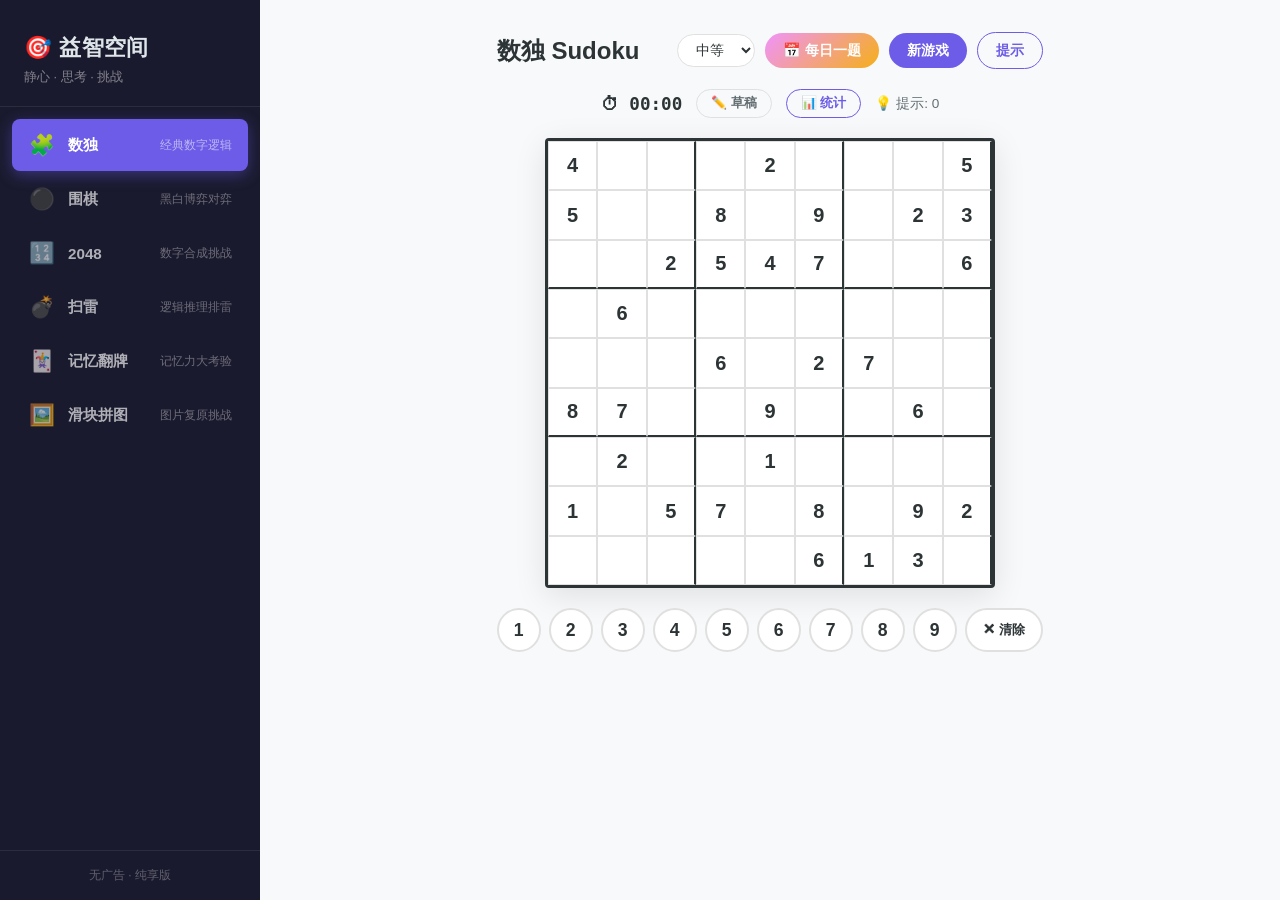
==== 益智游戏空间.html @ 980ac25f "📦 更新单文件离线版（含新版围棋）" ====
<!DOCTYPE html>
<html lang="zh-CN">
<head>
    <meta charset="UTF-8">
    <meta name="viewport" content="width=device-width, initial-scale=1.0">
    <title>益智游戏 - 简约游戏空间</title>
    <style>
/* === 全局重置 & 变量 === */
:root {
    --bg: #f8f9fa;
    --bg-card: #ffffff;
    --bg-sidebar: #1a1a2e;
    --text: #2d3436;
    --text-light: #636e72;
    --text-sidebar: #dfe6e9;
    --primary: #6c5ce7;
    --primary-hover: #5a4bd1;
    --accent: #a29bfe;
    --border: #e0e0e0;
    --shadow: 0 2px 12px rgba(0,0,0,0.06);
    --shadow-lg: 0 8px 32px rgba(0,0,0,0.10);
    --radius: 12px;
    --radius-sm: 8px;
    --transition: 0.2s cubic-bezier(0.4, 0, 0.2, 1);
}

* {
    margin: 0;
    padding: 0;
    box-sizing: border-box;
}

body {
    font-family: -apple-system, BlinkMacSystemFont, "Segoe UI", "PingFang SC", "Microsoft YaHei", sans-serif;
    background: var(--bg);
    color: var(--text);
    min-height: 100vh;
    overflow-x: hidden;
    -webkit-font-smoothing: antialiased;
}

/* === 布局 === */
.app {
    display: flex;
    min-height: 100vh;
}

/* === 侧边栏 === */
.sidebar {
    width: 260px;
    background: var(--bg-sidebar);
    color: var(--text-sidebar);
    display: flex;
    flex-direction: column;
    position: fixed;
    top: 0;
    left: 0;
    bottom: 0;
    z-index: 100;
    transition: transform var(--transition);
}

.sidebar-header {
    padding: 32px 24px 20px;
    border-bottom: 1px solid rgba(255,255,255,0.08);
}

.logo {
    font-size: 1.4rem;
    font-weight: 700;
    letter-spacing: 0.02em;
}

.subtitle {
    font-size: 0.8rem;
    color: rgba(255,255,255,0.45);
    margin-top: 6px;
}

.game-nav {
    flex: 1;
    padding: 12px;
    display: flex;
    flex-direction: column;
    gap: 2px;
    overflow-y: auto;
}

.game-nav-item {
    display: flex;
    align-items: center;
    gap: 12px;
    width: 100%;
    padding: 14px 16px;
    border: none;
    border-radius: var(--radius-sm);
    background: transparent;
    color: rgba(255,255,255,0.65);
    cursor: pointer;
    text-align: left;
    transition: all var(--transition);
    font-size: 0.95rem;
}

.game-nav-item:hover {
    background: rgba(255,255,255,0.08);
    color: #fff;
}

.game-nav-item.active {
    background: var(--primary);
    color: #fff;
    box-shadow: 0 4px 15px rgba(108, 92, 231, 0.4);
}

.nav-icon {
    font-size: 1.3rem;
    width: 28px;
    text-align: center;
    flex-shrink: 0;
}

.nav-text {
    font-weight: 600;
    flex-shrink: 0;
}

.nav-desc {
    font-size: 0.75rem;
    opacity: 0.55;
    margin-left: auto;
    white-space: nowrap;
}

.sidebar-footer {
    padding: 16px 24px;
    border-top: 1px solid rgba(255,255,255,0.08);
    font-size: 0.75rem;
    color: rgba(255,255,255,0.3);
    text-align: center;
}

/* === 主内容 === */
.main {
    flex: 1;
    margin-left: 260px;
    padding: 32px;
    display: flex;
    flex-direction: column;
    align-items: center;
    min-height: 100vh;
}

.menu-toggle {
    display: none;
    position: fixed;
    top: 16px;
    left: 16px;
    z-index: 200;
    width: 44px;
    height: 44px;
    border-radius: 50%;
    border: none;
    background: var(--bg-card);
    box-shadow: var(--shadow);
    cursor: pointer;
    flex-direction: column;
    align-items: center;
    justify-content: center;
    gap: 4px;
}

.menu-toggle span {
    display: block;
    width: 20px;
    height: 2px;
    background: var(--text);
    border-radius: 1px;
    transition: var(--transition);
}

/* === 游戏面板 === */
.game-panel {
    display: none;
    width: 100%;
    max-width: 600px;
    flex-direction: column;
    align-items: center;
    gap: 20px;
}

.game-panel.active {
    display: flex;
}

.game-header {
    width: 100%;
    display: flex;
    flex-wrap: wrap;
    align-items: center;
    justify-content: space-between;
    gap: 12px;
}

.game-header h2 {
    font-size: 1.5rem;
    font-weight: 700;
    color: var(--text);
}

.game-controls {
    display: flex;
    align-items: center;
    gap: 10px;
    flex-wrap: wrap;
}

.game-hint {
    font-size: 0.85rem;
    color: var(--text-light);
    text-align: center;
    margin-top: 8px;
}

/* === 按钮 === */
.btn {
    padding: 8px 18px;
    border: none;
    border-radius: 20px;
    font-size: 0.88rem;
    font-weight: 600;
    cursor: pointer;
    transition: all var(--transition);
    white-space: nowrap;
}

.btn-primary {
    background: var(--primary);
    color: #fff;
}

.btn-primary:hover {
    background: var(--primary-hover);
    transform: translateY(-1px);
    box-shadow: 0 4px 12px rgba(108, 92, 231, 0.35);
}

.btn-outline {
    background: transparent;
    color: var(--primary);
    border: 1.5px solid var(--primary);
}

.btn-outline:hover {
    background: var(--primary);
    color: #fff;
}

.select-sm {
    padding: 7px 14px;
    border-radius: 20px;
    border: 1.5px solid var(--border);
    background: var(--bg-card);
    font-size: 0.85rem;
    color: var(--text);
    cursor: pointer;
    transition: var(--transition);
}

.select-sm:focus {
    outline: none;
    border-color: var(--primary);
}

.score-display, .turn-indicator, .score, .mine-count, .timer {
    font-size: 0.88rem;
    color: var(--text-light);
    white-space: nowrap;
}

.score-display strong, .score strong, .mine-count strong, .timer strong {
    color: var(--text);
}

/* === 数独 === */
.sudoku-board {
    display: grid;
    grid-template-columns: repeat(9, 1fr);
    width: 100%;
    max-width: 450px;
    aspect-ratio: 1;
    border: 3px solid var(--text);
    border-radius: 4px;
    background: var(--bg-card);
    box-shadow: var(--shadow-lg);
}

.sudoku-cell {
    aspect-ratio: 1;
    display: flex;
    align-items: center;
    justify-content: center;
    font-size: 1.25rem;
    font-weight: 600;
    cursor: pointer;
    border: 0.5px solid var(--border);
    transition: all var(--transition);
    color: var(--text);
    user-select: none;
}

.sudoku-cell:nth-child(3n) {
    border-right: 2px solid var(--text);
}

.sudoku-cell:nth-child(n+19):nth-child(-n+27),
.sudoku-cell:nth-child(n+46):nth-child(-n+54) {
    border-bottom: 2px solid var(--text);
}

.sudoku-cell:hover {
    background: rgba(108, 92, 231, 0.08);
}

.sudoku-cell.selected {
    background: rgba(108, 92, 231, 0.18);
    box-shadow: inset 0 0 0 2px var(--primary);
}

.sudoku-cell.given {
    color: var(--text);
    font-weight: 700;
}

.sudoku-cell.same-number {
    background: rgba(108, 92, 231, 0.1);
}

.sudoku-cell.error {
    color: #e74c3c;
    background: rgba(231, 76, 60, 0.08);
}

.sudoku-cell.hint {
    animation: pulse 0.6s ease-out;
}

@keyframes pulse {
    0% { background: var(--primary); color: #fff; transform: scale(1.08); }
    100% { background: transparent; color: var(--primary); transform: scale(1); }
}

.sudoku-numpad {
    display: flex;
    gap: 8px;
    flex-wrap: wrap;
    justify-content: center;
}

.numpad-btn {
    width: 44px;
    height: 44px;
    border-radius: 50%;
    border: 2px solid var(--border);
    background: var(--bg-card);
    font-size: 1.1rem;
    font-weight: 700;
    cursor: pointer;
    transition: all var(--transition);
    color: var(--text);
}

.numpad-btn:hover {
    border-color: var(--primary);
    background: rgba(108, 92, 231, 0.06);
    transform: translateY(-2px);
}

.numpad-btn.erase {
    font-size: 0.8rem;
    width: auto;
    padding: 0 16px;
    border-radius: 22px;
}

/* === 数独增强 === */
.sudoku-info {
    width: 100%;
    display: flex;
    align-items: center;
    justify-content: center;
    gap: 14px;
    flex-wrap: wrap;
}

.timer-display {
    font-size: 1.1rem;
    font-weight: 600;
    color: var(--text);
    font-variant-numeric: tabular-nums;
    font-family: "SF Mono", "Cascadia Code", "Consolas", monospace;
}

.timer-display.running {
    color: var(--primary);
}

.hint-count {
    font-size: 0.85rem;
    color: var(--text-light);
}

.btn-accent {
    background: linear-gradient(135deg, #f093fb, #f5af19);
    color: #fff;
    border: none;
}

.btn-accent:hover {
    transform: translateY(-1px);
    box-shadow: 0 4px 15px rgba(240, 147, 251, 0.4);
}

.btn-sm {
    padding: 5px 14px;
    font-size: 0.8rem;
    border-radius: 16px;
}

.btn-draft {
    background: transparent;
    color: var(--text-light);
    border: 1.5px solid var(--border);
    transition: all var(--transition);
}

.btn-draft:hover {
    border-color: var(--primary);
    color: var(--primary);
}

.btn-draft.active {
    background: #fff3cd;
    color: #856404;
    border-color: #ffc107;
}

/* 草稿数字 */
.sudoku-cell .draft-grid {
    display: grid;
    grid-template-columns: repeat(3, 1fr);
    grid-template-rows: repeat(3, 1fr);
    width: 100%;
    height: 100%;
    padding: 1px;
}

.sudoku-cell .draft-num {
    display: flex;
    align-items: center;
    justify-content: center;
    font-size: 0.45rem;
    font-weight: 500;
    color: #888;
    line-height: 1;
}

/* === 统计弹窗 === */
.stats-modal {
    display: none;
    position: fixed;
    inset: 0;
    z-index: 300;
    align-items: center;
    justify-content: center;
}

.stats-modal.open {
    display: flex;
}

.stats-overlay {
    position: absolute;
    inset: 0;
    background: rgba(0,0,0,0.4);
    backdrop-filter: blur(2px);
}

.stats-panel {
    position: relative;
    background: var(--bg-card);
    border-radius: var(--radius);
    box-shadow: var(--shadow-lg);
    padding: 28px;
    width: 90%;
    max-width: 420px;
    max-height: 80vh;
    overflow-y: auto;
    z-index: 1;
    animation: slideUp 0.25s ease-out;
}

@keyframes slideUp {
    from { opacity: 0; transform: translateY(20px); }
    to { opacity: 1; transform: translateY(0); }
}

.stats-header {
    display: flex;
    align-items: center;
    justify-content: space-between;
    margin-bottom: 20px;
}

.stats-header h3 {
    font-size: 1.2rem;
}

.stats-close-btn {
    width: 32px;
    height: 32px;
    border-radius: 50%;
    border: none;
    background: var(--bg);
    font-size: 1rem;
    cursor: pointer;
    display: flex;
    align-items: center;
    justify-content: center;
    color: var(--text-light);
    transition: var(--transition);
}

.stats-close-btn:hover {
    background: #e74c3c;
    color: #fff;
}

.stats-summary {
    display: grid;
    grid-template-columns: repeat(4, 1fr);
    gap: 10px;
    margin-bottom: 20px;
}

.stat-item {
    text-align: center;
    padding: 12px 6px;
    background: var(--bg);
    border-radius: var(--radius-sm);
}

.stat-value {
    display: block;
    font-size: 1.3rem;
    font-weight: 700;
    color: var(--primary);
    font-family: "SF Mono", "Cascadia Code", "Consolas", monospace;
}

.stat-label {
    display: block;
    font-size: 0.7rem;
    color: var(--text-light);
    margin-top: 2px;
}

.stats-panel h4 {
    font-size: 0.9rem;
    margin-bottom: 8px;
    color: var(--text);
}

.stats-history {
    display: flex;
    flex-direction: column;
    gap: 6px;
}

.stats-empty {
    text-align: center;
    color: var(--text-light);
    font-size: 0.85rem;
    padding: 20px;
}

.stat-record {
    display: flex;
    align-items: center;
    justify-content: space-between;
    padding: 8px 12px;
    background: var(--bg);
    border-radius: 6px;
    font-size: 0.82rem;
}

.stat-record .rec-date {
    color: var(--text-light);
}

.stat-record .rec-time {
    font-weight: 700;
    font-family: "SF Mono", "Cascadia Code", "Consolas", monospace;
    color: var(--primary);
}

.stat-record .rec-diff {
    font-size: 0.7rem;
    padding: 2px 8px;
    border-radius: 10px;
    background: var(--border);
}

/* === 围棋 === */
.go-tabs {
    display: flex;
    gap: 4px;
    background: var(--bg);
    border-radius: 22px;
    padding: 4px;
}

.go-tab {
    padding: 8px 18px;
    border: none;
    border-radius: 18px;
    font-size: 0.88rem;
    font-weight: 600;
    cursor: pointer;
    background: transparent;
    color: var(--text-light);
    transition: all var(--transition);
    white-space: nowrap;
}

.go-tab.active {
    background: var(--primary);
    color: #fff;
    box-shadow: 0 2px 8px rgba(108,92,231,0.3);
}

.go-tab:hover:not(.active) {
    color: var(--text);
    background: rgba(108,92,231,0.06);
}

.go-sub-panel {
    display: none;
    width: 100%;
    flex-direction: column;
    align-items: center;
    gap: 14px;
}

.go-sub-panel.active {
    display: flex;
}

.go-controls-row {
    width: 100%;
    display: flex;
    align-items: center;
    justify-content: center;
    gap: 10px;
    flex-wrap: wrap;
}

/* 胜率条 */
.go-winrate {
    display: flex;
    flex-direction: column;
    align-items: center;
    gap: 4px;
}

.wr-bar {
    width: 160px;
    height: 8px;
    border-radius: 4px;
    background: #ddd;
    overflow: hidden;
    display: flex;
}

.wr-fill {
    height: 100%;
    background: #333;
    transition: width 0.5s ease;
}

.wr-text {
    font-size: 0.78rem;
    color: var(--text-light);
    font-weight: 600;
}

.wr-text strong {
    color: var(--text);
}

/* 残局练习 */
.practice-header {
    display: flex;
    flex-direction: column;
    align-items: center;
    gap: 8px;
    width: 100%;
}

.practice-title {
    font-size: 1rem;
    font-weight: 700;
    color: var(--primary);
}

.practice-desc {
    font-size: 0.9rem;
    color: var(--text-light);
}

.practice-nav {
    display: flex;
    gap: 8px;
}

.practice-result {
    font-size: 1rem;
    font-weight: 700;
    min-height: 28px;
}

.practice-result.success { color: #27ae60; }
.practice-result.fail { color: #e74c3c; }

/* AI 提示显示 */
.go-hint-display {
    font-size: 0.85rem;
    color: var(--text-light);
    background: #fffbe6;
    border: 1px solid #ffe58f;
    border-radius: var(--radius-sm);
    padding: 8px 16px;
    text-align: center;
}

.go-board-wrapper {
    background: var(--bg-card);
    border-radius: var(--radius);
    box-shadow: var(--shadow-lg);
    padding: 16px;
    overflow: auto;
    max-width: 100%;
}

.go-board-wrapper canvas {
    display: block;
    max-width: 100%;
    height: auto;
}

/* === 2048 === */
.tfe-board {
    display: grid;
    grid-template-columns: repeat(4, 1fr);
    gap: 10px;
    width: 100%;
    max-width: 380px;
    aspect-ratio: 1;
    background: #bbada0;
    border-radius: var(--radius);
    padding: 10px;
    box-shadow: var(--shadow-lg);
}

.tfe-cell {
    aspect-ratio: 1;
    display: flex;
    align-items: center;
    justify-content: center;
    font-size: 1.5rem;
    font-weight: 700;
    border-radius: 6px;
    background: #cdc1b4;
    color: #776e65;
    transition: all 0.1s ease;
}

.tfe-cell[data-value="2"] { background: #eee4da; }
.tfe-cell[data-value="4"] { background: #ede0c8; }
.tfe-cell[data-value="8"] { background: #f2b179; color: #fff; }
.tfe-cell[data-value="16"] { background: #f59563; color: #fff; }
.tfe-cell[data-value="32"] { background: #f67c5f; color: #fff; }
.tfe-cell[data-value="64"] { background: #f65e3b; color: #fff; }
.tfe-cell[data-value="128"] { background: #edcf72; color: #fff; font-size: 1.2rem; }
.tfe-cell[data-value="256"] { background: #edcc61; color: #fff; font-size: 1.2rem; }
.tfe-cell[data-value="512"] { background: #edc850; color: #fff; font-size: 1.2rem; }
.tfe-cell[data-value="1024"] { background: #edc53f; color: #fff; font-size: 1rem; }
.tfe-cell[data-value="2048"] { background: #edc22e; color: #fff; font-size: 1rem; }

/* === 扫雷 === */
.ms-board {
    display: inline-grid;
    gap: 1px;
    background: #bdbdbd;
    border: 3px solid #7b7b7b;
    border-radius: 2px;
    box-shadow: var(--shadow-lg);
    user-select: none;
}

.ms-cell {
    width: 30px;
    height: 30px;
    display: flex;
    align-items: center;
    justify-content: center;
    font-weight: 700;
    font-size: 0.85rem;
    cursor: pointer;
    background: #c0c0c0;
    border: 2px outset #fff;
    transition: none;
}

.ms-cell:active {
    border-style: inset;
}

.ms-cell.revealed {
    background: #d0d0d0;
    border: 1px solid #999;
}

.ms-cell.flagged {
    background: #c0c0c0;
}

.ms-cell.mine {
    background: #e74c3c;
}

.ms-cell[data-count="1"] { color: #00f; }
.ms-cell[data-count="2"] { color: #008000; }
.ms-cell[data-count="3"] { color: #f00; }
.ms-cell[data-count="4"] { color: #000080; }
.ms-cell[data-count="5"] { color: #800000; }
.ms-cell[data-count="6"] { color: #008080; }
.ms-cell[data-count="7"] { color: #000; }
.ms-cell[data-count="8"] { color: #808080; }

/* === 记忆翻牌 === */
.memory-board {
    display: grid;
    grid-template-columns: repeat(4, 1fr);
    gap: 10px;
    width: 100%;
    max-width: 420px;
}

.mem-card {
    aspect-ratio: 1;
    perspective: 800px;
    cursor: pointer;
}

.mem-card-inner {
    position: relative;
    width: 100%;
    height: 100%;
    transition: transform 0.4s cubic-bezier(0.4, 0, 0.2, 1);
    transform-style: preserve-3d;
}

.mem-card.flipped .mem-card-inner {
    transform: rotateY(180deg);
}

.mem-card-front, .mem-card-back {
    position: absolute;
    inset: 0;
    backface-visibility: hidden;
    border-radius: var(--radius-sm);
    display: flex;
    align-items: center;
    justify-content: center;
    font-size: 2rem;
}

.mem-card-front {
    background: var(--primary);
    color: #fff;
    box-shadow: var(--shadow);
}

.mem-card-back {
    background: var(--bg-card);
    border: 2px solid var(--border);
    transform: rotateY(180deg);
    box-shadow: var(--shadow);
}

.mem-card.matched .mem-card-back {
    border-color: #27ae60;
    background: #eafaf1;
}

/* === 滑块拼图 === */
.puzzle-board {
    display: grid;
    grid-template-columns: repeat(4, 1fr);
    gap: 3px;
    width: 100%;
    max-width: 380px;
    aspect-ratio: 1;
    background: var(--text);
    border-radius: var(--radius);
    padding: 3px;
    box-shadow: var(--shadow-lg);
}

.puz-tile {
    aspect-ratio: 1;
    display: flex;
    align-items: center;
    justify-content: center;
    font-size: 1.4rem;
    font-weight: 700;
    border-radius: 6px;
    cursor: pointer;
    color: #fff;
    transition: all 0.12s ease;
    user-select: none;
}

.puz-tile.empty {
    background: transparent;
    cursor: default;
}

/* === 覆盖层（移动端侧边栏） === */
.overlay {
    display: none;
    position: fixed;
    inset: 0;
    background: rgba(0,0,0,0.5);
    z-index: 99;
}

.overlay.active {
    display: block;
}

/* === 响应式 === */
@media (max-width: 768px) {
    .sidebar {
        transform: translateX(-100%);
    }

    .sidebar.open {
        transform: translateX(0);
    }

    .main {
        margin-left: 0;
        padding: 20px 12px;
    }

    .menu-toggle {
        display: flex;
    }

    .game-nav-item .nav-desc {
        display: none;
    }

    .game-header {
        flex-direction: column;
        align-items: flex-start;
    }

    .sudoku-board {
        max-width: 100%;
    }

    .sudoku-cell {
        font-size: 1rem;
    }

    .ms-cell {
        width: 24px;
        height: 24px;
        font-size: 0.7rem;
    }

    .tfe-cell {
        font-size: 1.1rem;
    }

    .game-panel {
        padding-top: 20px;
    }
}

@media (max-width: 400px) {
    .main {
        padding: 12px 6px;
    }

    .numpad-btn {
        width: 36px;
        height: 36px;
        font-size: 0.95rem;
    }

    .ms-cell {
        width: 20px;
        height: 20px;
        font-size: 0.65rem;
    }
}

</style>
</head>
<body>
    <div class="app">
        <!-- 侧边栏 -->
        <aside class="sidebar" id="sidebar">
            <div class="sidebar-header">
                <h1 class="logo">🎯 益智空间</h1>
                <p class="subtitle">静心 · 思考 · 挑战</p>
            </div>
            <nav class="game-nav">
                <button class="game-nav-item active" data-game="sudoku">
                    <span class="nav-icon">🧩</span>
                    <span class="nav-text">数独</span>
                    <span class="nav-desc">经典数字逻辑</span>
                </button>
                <button class="game-nav-item" data-game="go">
                    <span class="nav-icon">⚫</span>
                    <span class="nav-text">围棋</span>
                    <span class="nav-desc">黑白博弈对弈</span>
                </button>
                <button class="game-nav-item" data-game="2048">
                    <span class="nav-icon">🔢</span>
                    <span class="nav-text">2048</span>
                    <span class="nav-desc">数字合成挑战</span>
                </button>
                <button class="game-nav-item" data-game="minesweeper">
                    <span class="nav-icon">💣</span>
                    <span class="nav-text">扫雷</span>
                    <span class="nav-desc">逻辑推理排雷</span>
                </button>
                <button class="game-nav-item" data-game="memory">
                    <span class="nav-icon">🃏</span>
                    <span class="nav-text">记忆翻牌</span>
                    <span class="nav-desc">记忆力大考验</span>
                </button>
                <button class="game-nav-item" data-game="puzzle">
                    <span class="nav-icon">🖼️</span>
                    <span class="nav-text">滑块拼图</span>
                    <span class="nav-desc">图片复原挑战</span>
                </button>
            </nav>
            <div class="sidebar-footer">
                <p>无广告 · 纯享版</p>
            </div>
        </aside>

        <!-- 主内容区 -->
        <main class="main">
            <!-- 移动端菜单按钮 -->
            <button class="menu-toggle" id="menuToggle" aria-label="菜单">
                <span></span><span></span><span></span>
            </button>

            <!-- 游戏容器 -->
            <div class="game-container" id="gameContainer">
                <!-- 数独 -->
                <div class="game-panel active" id="game-sudoku">
                    <div class="game-header">
                        <h2>数独 Sudoku</h2>
                        <div class="game-controls">
                            <select id="sudokuDifficulty" class="select-sm">
                                <option value="very_easy">入门</option>
                                <option value="easy">简单</option>
                                <option value="medium" selected>中等</option>
                                <option value="hard">困难</option>
                                <option value="expert">专家</option>
                                <option value="master">大师</option>
                            </select>
                            <button class="btn btn-accent" id="sudokuDaily">📅 每日一题</button>
                            <button class="btn btn-primary" id="sudokuNewGame">新游戏</button>
                            <button class="btn btn-outline" id="sudokuHint">提示</button>
                        </div>
                    </div>
                    <div class="sudoku-info">
                        <span class="timer-display" id="sudokuTimerDisplay">⏱ <strong id="sudokuTimer">00:00</strong></span>
                        <button class="btn btn-sm btn-draft" id="sudokuDraftToggle">✏️ 草稿</button>
                        <button class="btn btn-sm btn-outline" id="sudokuStatsBtn">📊 统计</button>
                        <span class="hint-count" id="sudokuHintCount">💡 提示: 0</span>
                    </div>
                    <div class="sudoku-board" id="sudokuBoard"></div>
                    <div class="sudoku-numpad" id="sudokuNumpad"></div>
                </div>

                <!-- 统计弹窗 -->
                <div class="stats-modal" id="sudokuStatsModal">
                    <div class="stats-overlay"></div>
                    <div class="stats-panel">
                        <div class="stats-header">
                            <h3>📊 数独统计</h3>
                            <button class="stats-close-btn" id="statsClose">✕</button>
                        </div>
                        <div class="stats-summary">
                            <div class="stat-item">
                                <span class="stat-value" id="statTotal">0</span>
                                <span class="stat-label">完成数</span>
                            </div>
                            <div class="stat-item">
                                <span class="stat-value" id="statBestTime">--:--</span>
                                <span class="stat-label">最佳时间</span>
                            </div>
                            <div class="stat-item">
                                <span class="stat-value" id="statAvgTime">--:--</span>
                                <span class="stat-label">平均时间</span>
                            </div>
                            <div class="stat-item">
                                <span class="stat-value" id="statStreak">0</span>
                                <span class="stat-label">连续天数</span>
                            </div>
                        </div>
                        <h4>最近记录</h4>
                        <div class="stats-history" id="statsHistory">
                            <p class="stats-empty">暂无记录，快去挑战吧！</p>
                        </div>
                    </div>
                </div>

                <!-- 围棋 -->
                <div class="game-panel" id="game-go">
                    <div class="game-header">
                        <h2>围棋 Go</h2>
                        <div class="go-tabs">
                            <button class="go-tab active" data-gotab="practice">📚 残局练习</button>
                            <button class="go-tab" data-gotab="ai">🤖 AI 对战</button>
                            <button class="go-tab" data-gotab="pvp">👥 双人对弈</button>
                        </div>
                    </div>

                    <!-- 残局练习面板 -->
                    <div class="go-sub-panel active" id="goPanelPractice">
                        <div class="practice-header">
                            <span class="practice-title" id="practiceTitle">题目 1/12</span>
                            <span class="practice-desc" id="practiceDesc">黑先，请吃掉白棋</span>
                            <div class="practice-nav">
                                <button class="btn btn-sm btn-outline" id="goPrevPuzzle">◀ 上一题</button>
                                <button class="btn btn-sm btn-outline" id="goNextPuzzle">下一题 ▶</button>
                                <button class="btn btn-sm btn-outline" id="goResetPuzzle">🔄 重置</button>
                            </div>
                            <span class="practice-result" id="practiceResult"></span>
                        </div>
                        <div class="go-board-wrapper">
                            <canvas id="goPracticeBoard" width="540" height="540"></canvas>
                        </div>
                    </div>

                    <!-- AI 对战面板 -->
                    <div class="go-sub-panel" id="goPanelAI">
                        <div class="go-controls-row">
                            <span class="turn-indicator" id="goAITurn">🤖 AI 思考中...</span>
                            <div class="go-winrate" id="goWinRate">
                                <span class="wr-bar"><span class="wr-fill" id="wrBlackBar" style="width:50%"></span></span>
                                <span class="wr-text">⚫ <strong id="wrBlack">50%</strong> : <strong id="wrWhite">50%</strong> ⚪</span>
                            </div>
                        </div>
                        <div class="go-controls-row">
                            <span class="score" id="goAIScore">黑 0 : 0 白</span>
                            <select id="goBoardSize" class="select-sm">
                                <option value="9">9×9 棋盘</option>
                                <option value="13" selected>13×13 棋盘</option>
                                <option value="19">19×19 棋盘</option>
                            </select>
                            <select id="goAIColor" class="select-sm">
                                <option value="black">我执黑</option>
                                <option value="white" selected>我执白</option>
                            </select>
                            <button class="btn btn-sm btn-outline" id="goAIHint">💡 AI 提示</button>
                            <button class="btn btn-sm btn-outline" id="goAIPass">弃权</button>
                            <button class="btn btn-sm btn-primary" id="goAINewGame">新游戏</button>
                        </div>
                        <div class="go-hint-display" id="goHintDisplay" style="display:none"></div>
                        <div class="go-board-wrapper">
                            <canvas id="goAIBoard" width="650" height="650"></canvas>
                        </div>
                    </div>

                    <!-- 双人对弈面板 -->
                    <div class="go-sub-panel" id="goPanelPVP">
                        <div class="go-controls-row">
                            <span class="turn-indicator" id="goPVPTurn">⚫ 黑方回合</span>
                            <span class="score" id="goPVPScore">黑 0 : 0 白</span>
                            <select id="goPVPSize" class="select-sm">
                                <option value="9" selected>9×9</option>
                                <option value="13">13×13</option>
                                <option value="19">19×19</option>
                            </select>
                            <button class="btn btn-sm btn-outline" id="goPVPPass">弃权</button>
                            <button class="btn btn-sm btn-primary" id="goPVPNewGame">新游戏</button>
                        </div>
                        <div class="go-board-wrapper">
                            <canvas id="goPVPBoard" width="540" height="540"></canvas>
                        </div>
                    </div>
                </div>

                <!-- 2048 -->
                <div class="game-panel" id="game-2048">
                    <div class="game-header">
                        <h2>2048</h2>
                        <div class="game-controls">
                            <span class="score-display">🏆 <strong id="tfeScore">0</strong></span>
                            <span class="score-display">⭐ <strong id="tfeBest">0</strong></span>
                            <button class="btn btn-primary" id="tfeNewGame">新游戏</button>
                        </div>
                    </div>
                    <div class="tfe-board" id="tfeBoard"></div>
                    <p class="game-hint">使用方向键 ↑↓←→ 或滑动操作</p>
                </div>

                <!-- 扫雷 -->
                <div class="game-panel" id="game-minesweeper">
                    <div class="game-header">
                        <h2>扫雷 Minesweeper</h2>
                        <div class="game-controls">
                            <select id="msDifficulty" class="select-sm">
                                <option value="easy" selected>初级 (9×9)</option>
                                <option value="medium">中级 (16×16)</option>
                                <option value="hard">高级 (30×16)</option>
                            </select>
                            <span class="mine-count">💣 <strong id="msMinesLeft">10</strong></span>
                            <span class="timer">⏱ <strong id="msTimer">0</strong>s</span>
                            <button class="btn btn-primary" id="msNewGame">新游戏</button>
                        </div>
                    </div>
                    <div class="ms-board" id="msBoard"></div>
                </div>

                <!-- 记忆翻牌 -->
                <div class="game-panel" id="game-memory">
                    <div class="game-header">
                        <h2>记忆翻牌 Memory</h2>
                        <div class="game-controls">
                            <span class="score-display">🔄 <strong id="memMoves">0</strong> 步</span>
                            <span class="score-display">✅ <strong id="memPairs">0</strong>/8</span>
                            <button class="btn btn-primary" id="memNewGame">新游戏</button>
                        </div>
                    </div>
                    <div class="memory-board" id="memBoard"></div>
                </div>

                <!-- 滑块拼图 -->
                <div class="game-panel" id="game-puzzle">
                    <div class="game-header">
                        <h2>滑块拼图 Sliding Puzzle</h2>
                        <div class="game-controls">
                            <span class="score-display">🔄 <strong id="puzMoves">0</strong> 步</span>
                            <button class="btn btn-outline" id="puzShuffle">打乱</button>
                            <button class="btn btn-primary" id="puzNewGame">新游戏</button>
                        </div>
                    </div>
                    <div class="puzzle-board" id="puzBoard"></div>
                </div>
            </div>
        </main>
    </div>

    <script>
/**
 * 数独游戏 - Sudoku（增强版）
 * 功能：草稿模式、六级难度、每日一题、计时器、统计记录
 */

class SudokuGame {
    constructor() {
        // 棋盘数据
        this.board = Array(9).fill(null).map(() => Array(9).fill(0));
        this.solution = Array(9).fill(null).map(() => Array(9).fill(0));
        this.given = Array(9).fill(null).map(() => Array(9).fill(false));
        // 草稿：drafts[r][c] 是一个 Set，包含 1-9 的候选数字
        this.drafts = Array(9).fill(null).map(() => Array(9).fill(null).map(() => new Set()));

        this.selectedRow = -1;
        this.selectedCol = -1;
        this.difficulty = 'medium';
        this.isDaily = false;
        this.draftMode = false; // 草稿模式开关

        // 计时器
        this.timerSeconds = 0;
        this.timerInterval = null;
        this.timerRunning = false;
        this.started = false; // 是否已经开始填数字

        // 提示计数
        this.hintCount = 0;

        // DOM 元素
        this.boardEl = document.getElementById('sudokuBoard');
        this.numpadEl = document.getElementById('sudokuNumpad');

        // 绑定事件
        document.getElementById('sudokuNewGame').addEventListener('click', () => this.newGame());
        document.getElementById('sudokuDaily').addEventListener('click', () => this.loadDaily());
        document.getElementById('sudokuHint').addEventListener('click', () => this.giveHint());
        document.getElementById('sudokuDraftToggle').addEventListener('click', () => this.toggleDraftMode());
        document.getElementById('sudokuStatsBtn').addEventListener('click', () => this.openStats());
        document.getElementById('statsClose').addEventListener('click', () => this.closeStats());
        document.querySelector('.stats-overlay').addEventListener('click', () => this.closeStats());
        document.getElementById('sudokuDifficulty').addEventListener('change', (e) => {
            this.difficulty = e.target.value;
            this.isDaily = false;
            this.newGame();
        });

        this.buildNumpad();
        this.newGame();
        this.bindKeys();
    }

    // ============ 难度配置 ============
    getDifficultyConfig() {
        const configs = {
            very_easy: { clues: 45, label: '入门' },
            easy:      { clues: 38, label: '简单' },
            medium:    { clues: 32, label: '中等' },
            hard:      { clues: 27, label: '困难' },
            expert:    { clues: 23, label: '专家' },
            master:    { clues: 20, label: '大师' },
        };
        return configs[this.difficulty] || configs.medium;
    }

    // ============ 种子随机数（用于每日一题） ============
    seededRandom(seed) {
        let h = 0;
        for (let i = 0; i < seed.length; i++) {
            h = ((h << 5) - h) + seed.charCodeAt(i);
        }
        return function () {
            h ^= (h << 13);
            h ^= (h >> 17);
            h ^= (h << 5);
            return (h >>> 0) / 4294967296;
        };
    }

    // ============ 键盘绑定 ============
    bindKeys() {
        document.addEventListener('keydown', (e) => {
            if (!document.getElementById('game-sudoku').classList.contains('active')) return;
            if (this.selectedRow === -1) return;

            const num = parseInt(e.key);
            if (num >= 1 && num <= 9) {
                e.preventDefault();
                if (this.draftMode) {
                    this.toggleDraft(this.selectedRow, this.selectedCol, num);
                } else {
                    this.placeNumber(num);
                }
            } else if (e.key === 'Backspace' || e.key === 'Delete' || e.key === '0') {
                e.preventDefault();
                if (this.draftMode) {
                    this.clearDrafts(this.selectedRow, this.selectedCol);
                } else {
                    this.placeNumber(0);
                }
            } else if (e.key === 'ArrowUp' && this.selectedRow > 0) {
                e.preventDefault();
                this.selectCell(this.selectedRow - 1, this.selectedCol);
            } else if (e.key === 'ArrowDown' && this.selectedRow < 8) {
                e.preventDefault();
                this.selectCell(this.selectedRow + 1, this.selectedCol);
            } else if (e.key === 'ArrowLeft' && this.selectedCol > 0) {
                e.preventDefault();
                this.selectCell(this.selectedRow, this.selectedCol - 1);
            } else if (e.key === 'ArrowRight' && this.selectedCol < 8) {
                e.preventDefault();
                this.selectCell(this.selectedRow, this.selectedCol + 1);
            } else if (e.key === ' ' || e.key === 'Spacebar') {
                e.preventDefault();
                this.toggleDraftMode();
            }
        });
    }

    // ============ 数字键盘 ============
    buildNumpad() {
        this.numpadEl.innerHTML = '';
        for (let i = 1; i <= 9; i++) {
            const btn = document.createElement('button');
            btn.className = 'numpad-btn';
            btn.textContent = i;
            btn.addEventListener('click', () => {
                if (this.draftMode) {
                    this.toggleDraft(this.selectedRow, this.selectedCol, i);
                } else {
                    this.placeNumber(i);
                }
            });
            this.numpadEl.appendChild(btn);
        }
        const eraseBtn = document.createElement('button');
        eraseBtn.className = 'numpad-btn erase';
        eraseBtn.textContent = '✕ 清除';
        eraseBtn.addEventListener('click', () => {
            if (this.draftMode) {
                this.clearDrafts(this.selectedRow, this.selectedCol);
            } else {
                this.placeNumber(0);
            }
        });
        this.numpadEl.appendChild(eraseBtn);
    }

    // ============ 草稿模式 ============
    toggleDraftMode() {
        this.draftMode = !this.draftMode;
        const btn = document.getElementById('sudokuDraftToggle');
        if (this.draftMode) {
            btn.classList.add('active');
            btn.textContent = '✏️ 草稿:开';
        } else {
            btn.classList.remove('active');
            btn.textContent = '✏️ 草稿';
        }
    }

    toggleDraft(row, col, num) {
        if (row < 0 || col < 0) return;
        if (this.given[row][col]) return;
        if (this.board[row][col] !== 0) return; // 已填数字的格子不写草稿

        if (this.drafts[row][col].has(num)) {
            this.drafts[row][col].delete(num);
        } else {
            this.drafts[row][col].add(num);
        }
        this.startTimerIfNeeded();
        this.render();
    }

    clearDrafts(row, col) {
        if (row < 0 || col < 0) return;
        if (this.given[row][col]) return;
        this.drafts[row][col].clear();
        this.render();
    }

    // ============ 落子 ============
    placeNumber(num) {
        if (this.selectedRow === -1) return;
        if (this.given[this.selectedRow][this.selectedCol]) return;

        this.board[this.selectedRow][this.selectedCol] = num;
        // 清除该格草稿
        this.drafts[this.selectedRow][this.selectedCol].clear();

        this.startTimerIfNeeded();
        this.render();

        if (this.isComplete()) {
            this.finishGame();
        }
    }

    startTimerIfNeeded() {
        if (!this.started) {
            this.started = true;
            this.startTimer();
        }
    }

    // ============ 计时器 ============
    startTimer() {
        if (this.timerRunning) return;
        this.timerRunning = true;
        this.timerSeconds = 0;
        this.updateTimerDisplay();
        document.getElementById('sudokuTimerDisplay').classList.add('running');

        this.timerInterval = setInterval(() => {
            this.timerSeconds++;
            this.updateTimerDisplay();
        }, 1000);
    }

    stopTimer() {
        this.timerRunning = false;
        clearInterval(this.timerInterval);
        this.timerInterval = null;
        document.getElementById('sudokuTimerDisplay').classList.remove('running');
    }

    resetTimer() {
        this.stopTimer();
        this.timerSeconds = 0;
        this.started = false;
        document.getElementById('sudokuTimerDisplay').classList.remove('running');
        this.updateTimerDisplay();
    }

    updateTimerDisplay() {
        const mins = Math.floor(this.timerSeconds / 60);
        const secs = this.timerSeconds % 60;
        document.getElementById('sudokuTimer').textContent =
            `${String(mins).padStart(2, '0')}:${String(secs).padStart(2, '0')}`;
    }

    formatTime(seconds) {
        const mins = Math.floor(seconds / 60);
        const secs = seconds % 60;
        return `${String(mins).padStart(2, '0')}:${String(secs).padStart(2, '0')}`;
    }

    // ============ 生成题目 ============
    generatePuzzle(seed) {
        const rand = seed ? this.seededRandom(seed) : () => Math.random();
        // 生成完整解
        this.fillSolution(rand);
        this.solution = this.board.map(row => [...row]);

        // 所有格子标记为 given
        this.given = Array(9).fill(null).map(() => Array(9).fill(true));

        // 根据难度决定保留的提示数
        const config = this.getDifficultyConfig();
        const cluesToKeep = config.clues;
        const cellsToRemove = 81 - cluesToKeep;

        const positions = [];
        for (let r = 0; r < 9; r++) {
            for (let c = 0; c < 9; c++) {
                positions.push([r, c]);
            }
        }
        // 使用传入的 rand 打乱
        this.shuffle(positions, rand);

        for (let i = 0; i < cellsToRemove; i++) {
            const [r, c] = positions[i];
            this.board[r][c] = 0;
            this.given[r][c] = false;
        }
    }

    fillSolution(rand) {
        this.board = Array(9).fill(null).map(() => Array(9).fill(0));
        this.solveRandom(this.board, rand || (() => Math.random()));
    }

    solveRandom(grid, rand) {
        for (let r = 0; r < 9; r++) {
            for (let c = 0; c < 9; c++) {
                if (grid[r][c] === 0) {
                    const nums = [1, 2, 3, 4, 5, 6, 7, 8, 9];
                    this.shuffle(nums, rand);
                    for (const num of nums) {
                        if (this.isValid(grid, r, c, num)) {
                            grid[r][c] = num;
                            if (this.solveRandom(grid, rand)) return true;
                            grid[r][c] = 0;
                        }
                    }
                    return false;
                }
            }
        }
        return true;
    }

    isValid(grid, row, col, num) {
        for (let i = 0; i < 9; i++) {
            if (grid[row][i] === num) return false;
            if (grid[i][col] === num) return false;
        }
        const boxR = Math.floor(row / 3) * 3;
        const boxC = Math.floor(col / 3) * 3;
        for (let r = boxR; r < boxR + 3; r++) {
            for (let c = boxC; c < boxC + 3; c++) {
                if (grid[r][c] === num) return false;
            }
        }
        return true;
    }

    shuffle(arr, rand) {
        for (let i = arr.length - 1; i > 0; i--) {
            const j = Math.floor(rand() * (i + 1));
            [arr[i], arr[j]] = [arr[j], arr[i]];
        }
    }

    // ============ 每日一题 ============
    loadDaily() {
        const today = new Date();
        const dateStr = `${today.getFullYear()}-${String(today.getMonth() + 1).padStart(2, '0')}-${String(today.getDate()).padStart(2, '0')}`;
        const seed = `sudoku-daily-${dateStr}`;

        this.isDaily = true;
        this.difficulty = 'medium'; // 每日一题固定中等难度
        document.getElementById('sudokuDifficulty').value = 'medium';

        this.resetGame();
        this.generatePuzzle(seed);
        this.render();
    }

    // ============ 新游戏 ============
    newGame() {
        this.isDaily = false;
        this.resetGame();
        this.generatePuzzle(null);
        this.render();
    }

    resetGame() {
        this.selectedRow = -1;
        this.selectedCol = -1;
        this.hintCount = 0;
        this.drafts = Array(9).fill(null).map(() => Array(9).fill(null).map(() => new Set()));
        this.draftMode = false;
        const btn = document.getElementById('sudokuDraftToggle');
        btn.classList.remove('active');
        btn.textContent = '✏️ 草稿';
        document.getElementById('sudokuHintCount').textContent = '💡 提示: 0';
        this.resetTimer();
    }

    // ============ 完成判定 ============
    isComplete() {
        for (let r = 0; r < 9; r++) {
            for (let c = 0; c < 9; c++) {
                if (this.board[r][c] === 0) return false;
                if (this.board[r][c] !== this.solution[r][c]) return false;
            }
        }
        return true;
    }

    finishGame() {
        this.stopTimer();
        const time = this.timerSeconds;
        const diffLabel = this.getDifficultyConfig().label;
        const type = this.isDaily ? '每日一题' : diffLabel;

        // 保存统计
        this.saveRecord({
            date: new Date().toISOString().split('T')[0],
            time: time,
            timeDisplay: this.formatTime(time),
            difficulty: type,
            hints: this.hintCount,
            isDaily: this.isDaily,
        });

        setTimeout(() => {
            const stars = time < 180 ? '🌟🌟🌟' : time < 420 ? '🌟🌟' : time < 720 ? '🌟' : '';
            alert(`🎉 恭喜完成！\n📅 ${type}\n⏱ 用时: ${this.formatTime(time)}\n💡 提示: ${this.hintCount} 次\n${stars}`);
        }, 200);
    }

    // ============ 统计记录 ============
    saveRecord(record) {
        const key = 'sudoku_stats';
        let stats = [];
        try {
            stats = JSON.parse(localStorage.getItem(key) || '[]');
        } catch (e) {
            stats = [];
        }
        stats.unshift(record);
        // 最多保留 50 条
        if (stats.length > 50) stats = stats.slice(0, 50);
        localStorage.setItem(key, JSON.stringify(stats));
    }

    getStats() {
        try {
            return JSON.parse(localStorage.getItem('sudoku_stats') || '[]');
        } catch (e) {
            return [];
        }
    }

    // ============ 统计弹窗 ============
    openStats() {
        const stats = this.getStats();
        const modal = document.getElementById('sudokuStatsModal');

        document.getElementById('statTotal').textContent = stats.length;

        if (stats.length > 0) {
            const times = stats.map(s => s.time);
            const bestTime = Math.min(...times);
            const avgTime = Math.round(times.reduce((a, b) => a + b, 0) / times.length);
            document.getElementById('statBestTime').textContent = this.formatTime(bestTime);
            document.getElementById('statAvgTime').textContent = this.formatTime(avgTime);

            // 计算连续天数
            const days = new Set(stats.map(s => s.date));
            const sortedDays = [...days].sort().reverse();
            let streak = 0;
            const today = new Date();
            for (let i = 0; i < sortedDays.length; i++) {
                const expected = new Date(today);
                expected.setDate(today.getDate() - i);
                const expectedStr = expected.toISOString().split('T')[0];
                if (days.has(expectedStr)) {
                    streak++;
                } else if (i === 0) {
                    // 今天没玩，检查昨天
                    const yesterday = new Date(today);
                    yesterday.setDate(today.getDate() - 1);
                    const yesterdayStr = yesterday.toISOString().split('T')[0];
                    if (days.has(yesterdayStr)) {
                        streak++;
                        today.setDate(today.getDate() - 1);
                        i--;
                        continue;
                    }
                    break;
                } else {
                    break;
                }
            }
            document.getElementById('statStreak').textContent = streak;

            // 渲染历史
            const historyEl = document.getElementById('statsHistory');
            historyEl.innerHTML = stats.slice(0, 20).map((s, i) => `
                <div class="stat-record">
                    <span class="rec-date">${s.date}</span>
                    <span class="rec-diff">${s.difficulty}</span>
                    <span class="rec-time">${s.timeDisplay || this.formatTime(s.time)}</span>
                    <span>💡${s.hints || 0}</span>
                </div>
            `).join('');
        } else {
            document.getElementById('statBestTime').textContent = '--:--';
            document.getElementById('statAvgTime').textContent = '--:--';
            document.getElementById('statStreak').textContent = '0';
            document.getElementById('statsHistory').innerHTML =
                '<p class="stats-empty">暂无记录，快去挑战吧！</p>';
        }

        modal.classList.add('open');
    }

    closeStats() {
        document.getElementById('sudokuStatsModal').classList.remove('open');
    }

    // ============ 提示 ============
    giveHint() {
        const emptyCells = [];
        for (let r = 0; r < 9; r++) {
            for (let c = 0; c < 9; c++) {
                if (this.board[r][c] === 0 || this.board[r][c] !== this.solution[r][c]) {
                    emptyCells.push([r, c]);
                }
            }
        }
        if (emptyCells.length === 0) return;

        this.startTimerIfNeeded();

        const [r, c] = emptyCells[Math.floor(Math.random() * emptyCells.length)];
        this.board[r][c] = this.solution[r][c];
        this.given[r][c] = true;
        this.drafts[r][c].clear();
        this.hintCount++;
        document.getElementById('sudokuHintCount').textContent = `💡 提示: ${this.hintCount}`;

        this.render();
        const idx = r * 9 + c;
        const cell = this.boardEl.children[idx];
        if (cell) {
            cell.classList.add('hint');
            setTimeout(() => cell.classList.remove('hint'), 600);
        }

        if (this.isComplete()) {
            this.finishGame();
        }
    }

    // ============ 选择格子 ============
    selectCell(row, col) {
        this.selectedRow = row;
        this.selectedCol = col;
        this.render();
    }

    // ============ 渲染 ============
    render() {
        this.boardEl.innerHTML = '';
        const selectedVal = this.selectedRow !== -1 ? this.board[this.selectedRow]?.[this.selectedCol] : 0;

        for (let r = 0; r < 9; r++) {
            for (let c = 0; c < 9; c++) {
                const cell = document.createElement('div');
                cell.className = 'sudoku-cell';

                if (this.given[r][c]) {
                    cell.classList.add('given');
                }

                // 错误标记
                if (this.board[r][c] !== 0 && !this.given[r][c] &&
                    this.board[r][c] !== this.solution[r][c]) {
                    cell.classList.add('error');
                }

                // 选中标记
                if (r === this.selectedRow && c === this.selectedCol) {
                    cell.classList.add('selected');
                }

                // 高亮相同数字
                if (selectedVal !== 0 && this.board[r][c] === selectedVal &&
                    !(r === this.selectedRow && c === this.selectedCol)) {
                    cell.classList.add('same-number');
                }

                // 渲染内容
                if (this.board[r][c] !== 0) {
                    cell.textContent = this.board[r][c];
                } else if (this.drafts[r][c].size > 0) {
                    // 显示草稿数字
                    const draftGrid = document.createElement('div');
                    draftGrid.className = 'draft-grid';
                    for (let n = 1; n <= 9; n++) {
                        const draftNum = document.createElement('span');
                        draftNum.className = 'draft-num';
                        draftNum.textContent = this.drafts[r][c].has(n) ? n : '';
                        draftGrid.appendChild(draftNum);
                    }
                    cell.appendChild(draftGrid);
                }

                cell.addEventListener('click', () => this.selectCell(r, c));
                this.boardEl.appendChild(cell);
            }
        }
    }
}

</script>
    <script>
/**
 * 围棋游戏 - Go（增强版）
 * 功能：残局练习、AI 对战（Monte Carlo）、胜率显示、AI 提示、双人对弈
 */

// ==================== 残局题库 ====================
const TSUMEKO_PROBLEMS = [
    {
        name: '第1题：双打吃',
        desc: '黑先，找出双打吃的位置吃掉白棋',
        size: 9, color: 1,
        setup: {
            black: [[2,2],[2,3],[3,3],[4,2],[5,3],[5,4]],
            white: [[3,2],[3,4],[4,3],[4,4],[5,2]]
        },
        answer: [3, 2]
    },
    {
        name: '第2题：征子',
        desc: '黑先，用征子（扭羊头）吃白△',
        size: 9, color: 1,
        setup: {
            black: [[2,4],[3,3],[4,5],[5,4]],
            white: [[3,4],[3,5],[4,4]]
        },
        answer: [3, 5]
    },
    {
        name: '第3题：做眼',
        desc: '黑先，做两只真眼活棋',
        size: 9, color: 1,
        setup: {
            black: [[2,3],[2,4],[3,2],[3,5],[4,3],[4,4]],
            white: [[1,3],[1,4],[2,2],[2,5],[3,1],[3,6],[4,2],[4,5]]
        },
        answer: [3, 4]
    },
    {
        name: '第4题：破眼杀棋',
        desc: '黑先，破坏白棋眼位将其吃掉',
        size: 9, color: 1,
        setup: {
            black: [[1,3],[2,2],[2,4],[3,1],[3,5],[4,3]],
            white: [[2,3],[3,2],[3,3],[3,4]]
        },
        answer: [3, 3]
    },
    {
        name: '第5题：接不归',
        desc: '黑先，利用接不归吃掉白子',
        size: 9, color: 1,
        setup: {
            black: [[2,2],[2,4],[3,1],[3,3],[4,2]],
            white: [[2,3],[3,2],[4,1],[4,3]]
        },
        answer: [3, 1]
    },
    {
        name: '第6题：倒扑',
        desc: '黑先，利用倒扑吃白',
        size: 9, color: 1,
        setup: {
            black: [[2,1],[2,3],[3,2],[4,1]],
            white: [[2,2],[3,1],[3,3]]
        },
        answer: [3, 1]
    },
    {
        name: '第7题：枷吃',
        desc: '黑先，用枷吃（门吃）吃掉白棋',
        size: 9, color: 1,
        setup: {
            black: [[3,2],[3,4],[4,1],[4,5],[5,3]],
            white: [[3,3],[4,3],[4,4]]
        },
        answer: [4, 2]
    },
    {
        name: '第8题：角部死活',
        desc: '黑先，在角部做活',
        size: 9, color: 1,
        setup: {
            black: [[0,0],[0,1],[1,0],[1,2],[2,1]],
            white: [[0,2],[2,0],[2,2],[3,1]]
        },
        answer: [1, 1]
    },
    {
        name: '第9题：边上杀棋',
        desc: '黑先，在边上杀死白棋',
        size: 9, color: 1,
        setup: {
            black: [[3,0],[3,2],[4,1],[5,0],[5,2]],
            white: [[3,1],[4,0],[4,2],[5,1]]
        },
        answer: [4, 1]
    },
    {
        name: '第10题：宽气劫',
        desc: '黑先，制造劫争',
        size: 9, color: 1,
        setup: {
            black: [[2,2],[2,4],[3,1],[3,5],[4,2],[4,4]],
            white: [[2,3],[3,2],[3,3],[3,4],[4,3]]
        },
        answer: [3, 2]
    },
    {
        name: '第11题：点杀',
        desc: '黑先，找到白棋要点将其点杀',
        size: 9, color: 1,
        setup: {
            black: [[1,4],[2,3],[2,5],[3,2],[3,6],[4,4],[4,5]],
            white: [[2,4],[3,3],[3,4],[3,5]]
        },
        answer: [3, 4]
    },
    {
        name: '第12题：滚打包收',
        desc: '黑先，滚打包收吃白',
        size: 9, color: 1,
        setup: {
            black: [[2,1],[2,3],[3,0],[3,2],[4,1],[4,3]],
            white: [[2,2],[3,1],[3,3],[4,2]]
        },
        answer: [2, 2]
    }
];

// ==================== 通用围棋棋盘类 ====================
class GoBoard {
    constructor(canvasId, size, cellSize, padding) {
        this.canvas = document.getElementById(canvasId);
        this.ctx = this.canvas.getContext('2d');
        this.size = size;
        this.cellSize = cellSize;
        this.padding = padding;
        this.board = Array(size).fill(null).map(() => Array(size).fill(0));
        this.lastMove = null;
        this.highlights = [];
        this.marks = [];
        this.territoryHints = [];
    }

    resizeCanvas() {
        const total = this.padding * 2 + (this.size - 1) * this.cellSize;
        this.canvas.width = total;
        this.canvas.height = total;
    }

    getIntersection(ex, ey) {
        const rect = this.canvas.getBoundingClientRect();
        const scale = this.canvas.width / rect.width;
        const x = (ex - rect.left) * scale;
        const y = (ey - rect.top) * scale;
        const col = Math.round((x - this.padding) / this.cellSize);
        const row = Math.round((y - this.padding) / this.cellSize);
        if (row < 0 || row >= this.size || col < 0 || col >= this.size) return null;
        return [row, col];
    }

    draw(extra = {}) {
        const ctx = this.ctx;
        const w = this.canvas.width;
        const h = this.canvas.height;
        ctx.clearRect(0, 0, w, h);

        // 棋盘背景
        ctx.fillStyle = '#dcb468';
        ctx.fillRect(0, 0, w, h);

        // 网格线
        ctx.strokeStyle = '#333';
        ctx.lineWidth = 0.8;
        const p = this.padding;
        const end = p + (this.size - 1) * this.cellSize;
        for (let i = 0; i < this.size; i++) {
            const pos = p + i * this.cellSize;
            ctx.beginPath();
            ctx.moveTo(p, pos);
            ctx.lineTo(end, pos);
            ctx.stroke();
            ctx.beginPath();
            ctx.moveTo(pos, p);
            ctx.lineTo(pos, end);
            ctx.stroke();
        }

        // 星位点
        const stars = this.getStarPoints();
        for (const [r, c] of stars) {
            ctx.fillStyle = '#333';
            ctx.beginPath();
            ctx.arc(p + c * this.cellSize, p + r * this.cellSize, 3.5, 0, Math.PI * 2);
            ctx.fill();
        }

        // 坐标标注
        ctx.fillStyle = '#555';
        ctx.font = `${Math.max(10, this.cellSize * 0.18)}px sans-serif`;
        ctx.textAlign = 'center';
        ctx.textBaseline = 'middle';
        const labelOffset = this.cellSize * 0.35;
        const letters = this.size <= 13 ? 'ABCDEFGHIJKLMNOPQRS'.slice(0, this.size) : '';
        if (letters) {
            for (let i = 0; i < this.size; i++) {
                ctx.fillText(letters[i], p + i * this.cellSize, p - labelOffset);
                ctx.fillText(String(this.size - i), p - labelOffset, p + i * this.cellSize);
            }
        }

        // 领土提示（半透明色块）
        for (const [r, c, color] of this.territoryHints) {
            const x = p + c * this.cellSize;
            const y = p + r * this.cellSize;
            ctx.fillStyle = color === 1 ? 'rgba(0,0,0,0.15)' : 'rgba(255,255,255,0.5)';
            ctx.fillRect(x - this.cellSize * 0.35, y - this.cellSize * 0.35,
                this.cellSize * 0.7, this.cellSize * 0.7);
        }

        // 高亮格子
        for (const [r, c, style] of this.highlights) {
            const x = p + c * this.cellSize;
            const y = p + r * this.cellSize;
            ctx.fillStyle = style || 'rgba(255, 200, 0, 0.5)';
            ctx.beginPath();
            ctx.arc(x, y, this.cellSize * 0.25, 0, Math.PI * 2);
            ctx.fill();
        }

        // 标记（三角、方块等）
        for (const [r, c, type] of this.marks) {
            const x = p + c * this.cellSize;
            const y = p + r * this.cellSize;
            const s = this.cellSize * 0.2;
            ctx.fillStyle = '#c0392b';
            if (type === 'triangle') {
                ctx.beginPath();
                ctx.moveTo(x, y - s);
                ctx.lineTo(x - s, y + s * 0.8);
                ctx.lineTo(x + s, y + s * 0.8);
                ctx.closePath();
                ctx.fill();
            } else if (type === 'square') {
                ctx.fillRect(x - s * 0.7, y - s * 0.7, s * 1.4, s * 1.4);
            } else if (type === 'circle') {
                ctx.beginPath();
                ctx.arc(x, y, s * 0.7, 0, Math.PI * 2);
                ctx.fill();
            }
        }

        // 棋子
        for (let r = 0; r < this.size; r++) {
            for (let c = 0; c < this.size; c++) {
                if (this.board[r][c] === 0) continue;
                const x = p + c * this.cellSize;
                const y = p + r * this.cellSize;
                const radius = this.cellSize * 0.44;

                ctx.beginPath();
                ctx.arc(x, y, radius, 0, Math.PI * 2);
                if (this.board[r][c] === 1) {
                    const grad = ctx.createRadialGradient(x - 3, y - 3, 2, x, y, radius);
                    grad.addColorStop(0, '#555');
                    grad.addColorStop(1, '#111');
                    ctx.fillStyle = grad;
                } else {
                    const grad = ctx.createRadialGradient(x - 3, y - 3, 2, x, y, radius);
                    grad.addColorStop(0, '#fff');
                    grad.addColorStop(1, '#ccc');
                    ctx.fillStyle = grad;
                }
                ctx.fill();
                ctx.strokeStyle = '#555';
                ctx.lineWidth = 0.5;
                ctx.stroke();
            }
        }

        // 最后落子标记
        if (this.lastMove && extra.showLastMove !== false) {
            const [lr, lc] = this.lastMove;
            const x = p + lc * this.cellSize;
            const y = p + lr * this.cellSize;
            const markColor = this.board[lr][lc] === 1 ? '#fff' : '#333';
            ctx.fillStyle = markColor;
            ctx.beginPath();
            ctx.arc(x, y, this.cellSize * 0.1, 0, Math.PI * 2);
            ctx.fill();
        }
    }

    getStarPoints() {
        if (this.size === 9) return [[2,2],[2,6],[4,4],[6,2],[6,6]];
        if (this.size === 13) return [[3,3],[3,9],[6,6],[9,3],[9,9]];
        if (this.size === 19) return [[3,3],[3,9],[3,15],[9,3],[9,9],[9,15],[15,3],[15,9],[15,15]];
        if (this.size <= 9) return [[Math.floor(this.size/2), Math.floor(this.size/2)]];
        const q = Math.floor(this.size / 4);
        const m = Math.floor(this.size / 2);
        return [[q,q],[q,this.size-1-q],[m,m],[this.size-1-q,q],[this.size-1-q,this.size-1-q]];
    }
}

// ==================== Go AI（Monte Carlo 模拟） ====================
class GoAI {
    constructor(boardObj) {
        this.boardObj = boardObj;
        this.playoutCount = 100; // 默认模拟次数
    }

    // 获取所有合法落子
    getLegalMoves(board, color, koPoint) {
        const size = board.length;
        const moves = [];
        for (let r = 0; r < size; r++) {
            for (let c = 0; c < size; c++) {
                if (board[r][c] !== 0) continue;
                if (koPoint && koPoint[0] === r && koPoint[1] === c) continue;
                // 快速检查自杀
                const testBoard = board.map(row => [...row]);
                testBoard[r][c] = color;
                if (this.isSuicide(testBoard, r, c, color)) continue;
                moves.push([r, c]);
            }
        }
        // 打乱顺序
        for (let i = moves.length - 1; i > 0; i--) {
            const j = Math.floor(Math.random() * (i + 1));
            [moves[i], moves[j]] = [moves[j], moves[i]];
        }
        return moves;
    }

    isSuicide(board, row, col, color) {
        const opponent = color === 1 ? 2 : 1;
        const neighbors = this.getNeighbors(board, row, col);
        // 如果吃掉对方子，不是自杀
        for (const [nr, nc] of neighbors) {
            if (board[nr][nc] === opponent) {
                const group = this.getGroup(board, nr, nc);
                if (this.countLiberties(board, group) === 0) return false;
            }
        }
        // 检查自己
        const myGroup = this.getGroup(board, row, col);
        return this.countLiberties(board, myGroup) === 0;
    }

    getNeighbors(board, row, col) {
        const n = [];
        const size = board.length;
        if (row > 0) n.push([row - 1, col]);
        if (row < size - 1) n.push([row + 1, col]);
        if (col > 0) n.push([row, col - 1]);
        if (col < size - 1) n.push([row, col + 1]);
        return n;
    }

    getGroup(board, row, col) {
        const color = board[row][col];
        if (color === 0) return [];
        const group = [];
        const visited = new Set();
        const stack = [[row, col]];
        while (stack.length > 0) {
            const [r, c] = stack.pop();
            const key = `${r},${c}`;
            if (visited.has(key)) continue;
            visited.add(key);
            group.push([r, c]);
            for (const [nr, nc] of this.getNeighbors(board, r, c)) {
                if (board[nr][nc] === color && !visited.has(`${nr},${nc}`)) {
                    stack.push([nr, nc]);
                }
            }
        }
        return group;
    }

    countLiberties(board, group) {
        const liberties = new Set();
        for (const [r, c] of group) {
            for (const [nr, nc] of this.getNeighbors(board, r, c)) {
                if (board[nr][nc] === 0) liberties.add(`${nr},${nc}`);
            }
        }
        return liberties.size;
    }

    // 在棋盘上落子，返回 [新棋盘, 提子数, 新打劫点]
    playMove(board, row, col, color, koPoint) {
        const newBoard = board.map(r => [...r]);
        newBoard[row][col] = color;
        const opponent = color === 1 ? 2 : 1;
        let captures = 0;
        let newKo = null;

        for (const [nr, nc] of this.getNeighbors(newBoard, row, col)) {
            if (newBoard[nr][nc] === opponent) {
                const group = this.getGroup(newBoard, nr, nc);
                if (this.countLiberties(newBoard, group) === 0) {
                    captures += group.length;
                    for (const [gr, gc] of group) newBoard[gr][gc] = 0;
                    if (group.length === 1) newKo = [group[0][0], group[0][1]];
                }
            }
        }

        // 检查是否形成有效打劫
        if (newKo && captures === 1) {
            const myGroup = this.getGroup(newBoard, row, col);
            if (this.countLiberties(newBoard, myGroup) !== 1) newKo = null;
        } else {
            newKo = null;
        }

        return { board: newBoard, captures, koPoint: newKo };
    }

    // 启发式随机模拟一局
    simulateRandomGame(board, startColor, koPoint) {
        let simBoard = board.map(r => [...r]);
        let currentColor = startColor;
        let simKo = koPoint ? [...koPoint] : null;
        let passes = 0;
        const maxMoves = board.length * board.length * 2;

        for (let moveNum = 0; moveNum < maxMoves; moveNum++) {
            const moves = this.getLegalMoves(simBoard, currentColor, simKo);

            // 启发式：优先在已有棋子附近落子
            const nearMoves = moves.filter(([r, c]) => this.hasNeighbor(simBoard, r, c));
            const candidates = nearMoves.length > 0 ? nearMoves : moves;

            if (candidates.length === 0) {
                passes++;
                if (passes >= 2) break;
                currentColor = currentColor === 1 ? 2 : 1;
                simKo = null;
                continue;
            }

            passes = 0;
            const [r, c] = candidates[Math.floor(Math.random() * candidates.length)];
            const result = this.playMove(simBoard, r, c, currentColor, simKo);
            simBoard = result.board;
            simKo = result.koPoint;
            currentColor = currentColor === 1 ? 2 : 1;
        }

        // 简易计分：数子
        let blackScore = 0, whiteScore = 0;
        const visited = new Set();
        const size = simBoard.length;

        for (let r = 0; r < size; r++) {
            for (let c = 0; c < size; c++) {
                if (simBoard[r][c] === 1) blackScore++;
                else if (simBoard[r][c] === 2) whiteScore++;
                else if (!visited.has(`${r},${c}`)) {
                    // 空地 —— 判断属于谁
                    const territory = this.floodEmpty(simBoard, r, c, visited);
                    const owners = new Set();
                    for (const [er, ec] of territory) {
                        for (const [nr, nc] of this.getNeighbors(simBoard, er, ec)) {
                            if (simBoard[nr][nc] !== 0) owners.add(simBoard[nr][nc]);
                        }
                    }
                    if (owners.size === 1) {
                        if (owners.has(1)) blackScore += territory.length;
                        else if (owners.has(2)) whiteScore += territory.length;
                    }
                }
            }
        }

        whiteScore += 6.5; // 贴目
        return blackScore > whiteScore ? 1 : (whiteScore > blackScore ? 2 : 0);
    }

    floodEmpty(board, row, col, visited) {
        const territory = [];
        const stack = [[row, col]];
        const size = board.length;
        while (stack.length > 0) {
            const [r, c] = stack.pop();
            const key = `${r},${c}`;
            if (visited.has(key)) continue;
            if (board[r][c] !== 0) continue;
            visited.add(key);
            territory.push([r, c]);
            for (const [nr, nc] of this.getNeighbors(board, r, c)) {
                if (board[nr][nc] === 0 && !visited.has(`${nr},${nc}`)) {
                    stack.push([nr, nc]);
                }
            }
        }
        return territory;
    }

    hasNeighbor(board, row, col) {
        for (const [nr, nc] of this.getNeighbors(board, row, col)) {
            if (board[nr][nc] !== 0) return true;
            // 两格以内也算"附近"
            for (const [nnr, nnc] of this.getNeighbors(board, nr, nc)) {
                if (board[nnr][nnc] !== 0) return true;
            }
        }
        return false;
    }

    // 评估所有合法落子的胜率
    evaluateMoves(board, color, koPoint, numPlayouts) {
        const moves = this.getLegalMoves(board, color, koPoint);
        if (moves.length === 0) return [];

        const n = numPlayouts || this.playoutCount;
        const results = [];

        for (const [r, c] of moves) {
            const result = this.playMove(board, r, c, color, koPoint);
            let wins = 0;
            const opponent = color === 1 ? 2 : 1;

            for (let i = 0; i < n; i++) {
                const winner = this.simulateRandomGame(result.board, opponent, result.koPoint);
                if (winner === color) wins++;
            }
            results.push({ row: r, col: c, winRate: wins / n, wins, total: n });
        }

        results.sort((a, b) => b.winRate - a.winRate);
        return results;
    }

    // 获取最佳落子
    getBestMove(board, color, koPoint, numPlayouts) {
        const evaluated = this.evaluateMoves(board, color, koPoint, numPlayouts);
        if (evaluated.length === 0) return null;
        return [evaluated[0].row, evaluated[0].col, evaluated[0].winRate, evaluated];
    }

    // 估计当前胜率
    estimateWinRate(board, koPoint, numPlayouts) {
        const n = numPlayouts || 50;
        let blackWins = 0;
        for (let i = 0; i < n; i++) {
            const winner = this.simulateRandomGame(board, 1, koPoint);
            if (winner === 1) blackWins++;
        }
        return { blackRate: blackWins / n, whiteRate: 1 - blackWins / n };
    }
}

// ==================== 残局练习模式 ====================
class GoPractice {
    constructor() {
        this.currentPuzzle = 0;
        this.board = new GoBoard('goPracticeBoard', 9, 60, 40);
        this.board.resizeCanvas();
        this.solved = false;
        this.history = [];

        document.getElementById('goPrevPuzzle').addEventListener('click', () => this.loadPuzzle(this.currentPuzzle - 1));
        document.getElementById('goNextPuzzle').addEventListener('click', () => this.loadPuzzle(this.currentPuzzle + 1));
        document.getElementById('goResetPuzzle').addEventListener('click', () => this.resetPuzzle());
        this.board.canvas.addEventListener('click', (e) => this.handleClick(e));

        this.loadPuzzle(0);
    }

    loadPuzzle(index) {
        if (index < 0) index = TSUMEKO_PROBLEMS.length - 1;
        if (index >= TSUMEKO_PROBLEMS.length) index = 0;
        this.currentPuzzle = index;
        this.solved = false;
        this.history = [];

        const puzzle = TSUMEKO_PROBLEMS[index];
        this.board.size = puzzle.size;
        this.board.cellSize = 60;
        this.board.padding = 40;
        this.board.resizeCanvas();
        this.board.board = Array(puzzle.size).fill(null).map(() => Array(puzzle.size).fill(0));
        this.board.lastMove = null;
        this.board.highlights = [];
        this.board.marks = [];

        for (const [r, c] of puzzle.setup.black) this.board.board[r][c] = 1;
        for (const [r, c] of puzzle.setup.white) this.board.board[r][c] = 2;

        // 标记关键白子
        this.board.marks = puzzle.setup.white.slice(-2).map(([r, c]) => [r, c, 'triangle']);

        document.getElementById('practiceTitle').textContent = puzzle.name;
        document.getElementById('practiceDesc').textContent = puzzle.desc;
        document.getElementById('practiceResult').textContent = '';
        document.getElementById('practiceResult').className = 'practice-result';

        this.board.draw();
    }

    resetPuzzle() {
        this.loadPuzzle(this.currentPuzzle);
    }

    handleClick(e) {
        if (this.solved) return;
        const pos = this.board.getIntersection(e.clientX, e.clientY);
        if (!pos) return;
        const [row, col] = pos;
        if (this.board.board[row][col] !== 0) return;

        const puzzle = TSUMEKO_PROBLEMS[currentPuzzle];
        const [ar, ac] = puzzle.answer;

        // 临时显示用户落子
        this.board.board[row][col] = puzzle.color;
        this.board.lastMove = [row, col];
        this.board.draw();

        setTimeout(() => {
            if (row === ar && col === ac) {
                this.solved = true;
                document.getElementById('practiceResult').textContent = '✅ 正确！干得漂亮！';
                document.getElementById('practiceResult').className = 'practice-result success';
                this.board.highlights = [[row, col, 'rgba(39, 174, 96, 0.5)']];
            } else {
                document.getElementById('practiceResult').textContent = '❌ 不对，再试试！';
                document.getElementById('practiceResult').className = 'practice-result fail';
                this.board.board[row][col] = 0;
                this.board.lastMove = null;
                this.board.highlights = [[row, col, 'rgba(231, 76, 60, 0.4)']];
                setTimeout(() => { this.board.highlights = []; this.board.draw(); }, 800);
            }
            this.board.draw();
        }, 200);
    }
}

// ==================== AI 对战模式 ====================
class GoAIGame {
    constructor() {
        this.size = 13;
        this.playerColor = 2; // 玩家执白
        this.aiColor = 1;
        this.board = new GoBoard('goAIBoard', this.size, 44, 36);
        this.board.resizeCanvas();
        this.goBoardData = Array(this.size).fill(null).map(() => Array(this.size).fill(0));
        this.koPoint = null;
        this.currentTurn = 1; // 黑先
        this.gameOver = false;
        this.passes = 0;
        this.captures = { 1: 0, 2: 0 };
        this.ai = new GoAI(this.board);
        this.aiThinking = false;
        this.moveHistory = [];

        document.getElementById('goAINewGame').addEventListener('click', () => this.newGame());
        document.getElementById('goAIPass').addEventListener('click', () => this.pass());
        document.getElementById('goAIHint').addEventListener('click', () => this.showHint());
        document.getElementById('goBoardSize').addEventListener('change', (e) => {
            this.size = parseInt(e.target.value);
            this.newGame();
        });
        document.getElementById('goAIColor').addEventListener('change', (e) => {
            this.playerColor = e.target.value === 'black' ? 1 : 2;
            this.aiColor = this.playerColor === 1 ? 2 : 1;
            this.newGame();
        });
        this.board.canvas.addEventListener('click', (e) => this.handleClick(e));

        this.updateWinRate();
        this.newGame();
    }

    newGame() {
        this.goBoardData = Array(this.size).fill(null).map(() => Array(this.size).fill(0));
        this.board.board = this.goBoardData;
        this.board.size = this.size;
        this.board.cellSize = this.size <= 9 ? 60 : (this.size <= 13 ? 44 : 30);
        this.board.padding = this.size <= 9 ? 40 : (this.size <= 13 ? 36 : 30);
        this.board.resizeCanvas();
        this.board.lastMove = null;
        this.board.highlights = [];
        this.board.marks = [];
        this.board.territoryHints = [];
        this.koPoint = null;
        this.currentTurn = 1;
        this.gameOver = false;
        this.passes = 0;
        this.captures = { 1: 0, 2: 0 };
        this.moveHistory = [];
        document.getElementById('goHintDisplay').style.display = 'none';
        document.getElementById('goAITurn').textContent = '⚫ AI 思考中...';
        this.updateScore();
        this.updateWinRate();
        this.board.draw();

        // 如果 AI 执黑，自动下第一步
        if (this.aiColor === 1) {
            setTimeout(() => this.aiMove(), 300);
        }
    }

    handleClick(e) {
        if (this.gameOver) return;
        if (this.aiThinking) return;
        if (this.currentTurn !== this.playerColor) return;
        const pos = this.board.getIntersection(e.clientX, e.clientY);
        if (!pos) return;
        const [row, col] = pos;
        if (this.goBoardData[row][col] !== 0) return;
        if (this.koPoint && this.koPoint[0] === row && this.koPoint[1] === col) return;

        // 落子前检查自杀
        this.goBoardData[row][col] = this.playerColor;
        if (this.ai.isSuicide(this.goBoardData, row, col, this.playerColor)) {
            this.goBoardData[row][col] = 0;
            return;
        }

        // 执行提子
        const opponent = this.aiColor;
        let captured = false;
        for (const [nr, nc] of this.ai.getNeighbors(this.goBoardData, row, col)) {
            if (this.goBoardData[nr][nc] === opponent) {
                const group = this.ai.getGroup(this.goBoardData, nr, nc);
                if (this.ai.countLiberties(this.goBoardData, group) === 0) {
                    captured = true;
                    this.captures[this.playerColor] += group.length;
                    for (const [gr, gc] of group) this.goBoardData[gr][gc] = 0;
                    if (group.length === 1) this.koPoint = [group[0][0], group[0][1]];
                    else this.koPoint = null;
                }
            }
        }
        if (!captured) this.koPoint = null;

        this.board.lastMove = [row, col];
        this.passes = 0;
        this.currentTurn = this.aiColor;
        this.updateScore();
        this.updateWinRate();
        this.board.board = this.goBoardData;
        this.board.draw();

        // AI 回应
        if (!this.gameOver) {
            document.getElementById('goAITurn').textContent = '🤖 AI 思考中...';
            this.aiThinking = true;
            setTimeout(() => this.aiMove(), 100);
        }
    }

    aiMove() {
        document.getElementById('goHintDisplay').style.display = 'none';

        // 天元开局
        if (this.moveHistory.length === 0 && this.goBoardData.every(r => r.every(c => c === 0))) {
            const center = Math.floor(this.size / 2);
            this.makeAIMove(center, center, '首手天元');
            return;
        }

        const playouts = this.size <= 9 ? 150 : (this.size <= 13 ? 100 : 50);
        const result = this.ai.getBestMove(this.goBoardData, this.aiColor, this.koPoint, playouts);

        if (!result || result.length === 0) {
            this.passes++;
            if (this.passes >= 2) {
                this.endGame();
            } else {
                this.currentTurn = this.playerColor;
                document.getElementById('goAITurn').textContent = this.playerColor === 1 ? '⚫ 你的回合' : '⚪ 你的回合';
                this.aiThinking = false;
                this.koPoint = null;
                this.updateWinRate();
            }
            return;
        }

        const [row, col, winRate, allEvals] = result;
        this.makeAIMove(row, col, `胜率预估: ${Math.round(winRate * 100)}%`);
    }

    makeAIMove(row, col, info) {
        // 检查打劫
        if (this.koPoint && this.koPoint[0] === row && this.koPoint[1] === col) {
            // 换一个第二选项
            this.aiThinking = false;
            return;
        }

        this.goBoardData[row][col] = this.aiColor;
        if (this.ai.isSuicide(this.goBoardData, row, col, this.aiColor)) {
            this.goBoardData[row][col] = 0;
            this.aiThinking = false;
            return;
        }

        const opponent = this.playerColor;
        let captured = false;
        for (const [nr, nc] of this.ai.getNeighbors(this.goBoardData, row, col)) {
            if (this.goBoardData[nr][nc] === opponent) {
                const group = this.ai.getGroup(this.goBoardData, nr, nc);
                if (this.ai.countLiberties(this.goBoardData, group) === 0) {
                    captured = true;
                    this.captures[this.aiColor] += group.length;
                    for (const [gr, gc] of group) this.goBoardData[gr][gc] = 0;
                    if (group.length === 1) this.koPoint = [group[0][0], group[0][1]];
                    else this.koPoint = null;
                }
            }
        }
        if (!captured) this.koPoint = null;

        this.board.lastMove = [row, col];
        this.passes = 0;
        this.moveHistory.push([row, col]);
        this.currentTurn = this.playerColor;
        document.getElementById('goAITurn').textContent = this.playerColor === 1 ? '⚫ 你的回合' : '⚪ 你的回合';
        this.aiThinking = false;
        this.board.board = this.goBoardData;
        this.updateScore();
        this.updateWinRate();
        this.board.draw();
    }

    showHint() {
        if (this.aiThinking || this.gameOver) return;
        if (this.currentTurn !== this.playerColor) return;

        const playouts = this.size <= 9 ? 200 : (this.size <= 13 ? 120 : 60);
        const ai = new GoAI(this.board);
        const evaluated = ai.evaluateMoves(this.goBoardData, this.playerColor, this.koPoint, playouts);

        if (evaluated.length === 0) {
            document.getElementById('goHintDisplay').textContent = '💡 暂无建议落子位置';
            document.getElementById('goHintDisplay').style.display = 'block';
            return;
        }

        const top = evaluated.slice(0, 3);
        const letters = 'ABCDEFGHIJKLMNOPQRS';
        const hints = top.map((m, i) => {
            const letter = letters[m.col] || m.col;
            const num = this.size - m.row;
            return `${['🥇','🥈','🥉'][i]} ${letter}${num} (胜率 ${Math.round(m.winRate * 100)}%)`;
        }).join('  ');

        document.getElementById('goHintDisplay').textContent = `💡 ${hints}`;
        document.getElementById('goHintDisplay').style.display = 'block';

        // 高亮建议落子
        this.board.highlights = top.map((m, i) =>
            [m.row, m.col, ['rgba(39, 174, 96, 0.6)', 'rgba(52, 152, 219, 0.5)', 'rgba(155, 89, 182, 0.4)'][i]]
        );
        this.board.draw();
    }

    pass() {
        if (this.aiThinking || this.gameOver) return;
        if (this.currentTurn !== this.playerColor) return;
        this.passes++;
        if (this.passes >= 2) {
            this.endGame();
        } else {
            this.currentTurn = this.aiColor;
            this.koPoint = null;
            document.getElementById('goAITurn').textContent = '🤖 AI 思考中...';
            this.aiThinking = true;
            setTimeout(() => this.aiMove(), 100);
        }
    }

    endGame() {
        this.gameOver = true;
        this.aiThinking = false;
        const bs = this.captures[1];
        const ws = this.captures[2] + 6.5;
        const msg = bs > ws ? '🏆 黑方(AI)胜！' : ws > bs ? '🏆 白方(你)胜！' : '🤝 平局！';
        document.getElementById('goAITurn').textContent = msg;
        document.getElementById('goHintDisplay').style.display = 'none';
        setTimeout(() => alert(msg + '\n黑方提子: ' + this.captures[1] + '\n白方提子: ' + this.captures[2] + '\n白方贴目 6.5'), 100);
    }

    updateScore() {
        document.getElementById('goAIScore').textContent =
            `黑 ${this.captures[1]} : ${this.captures[2]} 白`;
    }

    updateWinRate() {
        if (this.aiThinking) return;
        // 使用轻量模拟估计胜率
        const ai = new GoAI(this.board);
        const smallPlayouts = this.size <= 9 ? 60 : 30;
        setTimeout(() => {
            const rate = ai.estimateWinRate(this.goBoardData, this.koPoint, smallPlayouts);
            const bp = Math.round(rate.blackRate * 100);
            const wp = Math.round(rate.whiteRate * 100);
            document.getElementById('wrBlack').textContent = bp + '%';
            document.getElementById('wrWhite').textContent = wp + '%';
            document.getElementById('wrBlackBar').style.width = bp + '%';
        }, 0);
    }
}

// ==================== 双人对弈模式 ====================
class GoPVPGame {
    constructor() {
        this.size = 9;
        this.board = new GoBoard('goPVPBoard', this.size, 60, 40);
        this.board.resizeCanvas();
        this.goBoardData = Array(this.size).fill(null).map(() => Array(this.size).fill(0));
        this.koPoint = null;
        this.currentPlayer = 1;
        this.passes = 0;
        this.captures = { 1: 0, 2: 0 };
        this.gameOver = false;

        document.getElementById('goPVPNewGame').addEventListener('click', () => this.newGame());
        document.getElementById('goPVPPass').addEventListener('click', () => this.pass());
        document.getElementById('goPVPSize').addEventListener('change', (e) => {
            this.size = parseInt(e.target.value);
            this.newGame();
        });
        this.board.canvas.addEventListener('click', (e) => this.handleClick(e));
        this.newGame();
    }

    newGame() {
        this.goBoardData = Array(this.size).fill(null).map(() => Array(this.size).fill(0));
        this.board.board = this.goBoardData;
        this.board.size = this.size;
        this.board.cellSize = this.size <= 9 ? 60 : (this.size <= 13 ? 44 : 30);
        this.board.padding = this.size <= 9 ? 40 : (this.size <= 13 ? 36 : 30);
        this.board.resizeCanvas();
        this.board.lastMove = null;
        this.board.highlights = [];
        this.board.marks = [];
        this.board.territoryHints = [];
        this.koPoint = null;
        this.currentPlayer = 1;
        this.passes = 0;
        this.captures = { 1: 0, 2: 0 };
        this.gameOver = false;
        this.updateUI();
        this.board.draw();
    }

    handleClick(e) {
        if (this.gameOver) return;
        const pos = this.board.getIntersection(e.clientX, e.clientY);
        if (!pos) return;
        const [row, col] = pos;
        if (this.goBoardData[row][col] !== 0) return;
        if (this.koPoint && this.koPoint[0] === row && this.koPoint[1] === col) return;

        const opponent = this.currentPlayer === 1 ? 2 : 1;
        this.goBoardData[row][col] = this.currentPlayer;

        // 检查自杀（使用共享 AI 类）
        const sharedAI = new GoAI(this.board);
        if (sharedAI.isSuicide(this.goBoardData, row, col, this.currentPlayer)) {
            this.goBoardData[row][col] = 0;
            return;
        }

        let captured = false;
        for (const [nr, nc] of sharedAI.getNeighbors(this.goBoardData, row, col)) {
            if (this.goBoardData[nr][nc] === opponent) {
                const group = sharedAI.getGroup(this.goBoardData, nr, nc);
                if (sharedAI.countLiberties(this.goBoardData, group) === 0) {
                    captured = true;
                    this.captures[this.currentPlayer] += group.length;
                    for (const [gr, gc] of group) this.goBoardData[gr][gc] = 0;
                    if (group.length === 1) this.koPoint = [group[0][0], group[0][1]];
                    else this.koPoint = null;
                }
            }
        }
        if (!captured) this.koPoint = null;

        this.board.lastMove = [row, col];
        this.passes = 0;
        this.currentPlayer = opponent;
        this.board.board = this.goBoardData;
        this.updateUI();
        this.board.draw();
    }

    pass() {
        if (this.gameOver) return;
        this.passes++;
        if (this.passes >= 2) {
            this.gameOver = true;
            const bs = this.captures[1];
            const ws = this.captures[2] + 6.5;
            const msg = bs > ws ? '🏆 黑方胜！' : ws > bs ? '🏆 白方胜！' : '🤝 平局！';
            setTimeout(() => alert(msg + '\n黑方提子: ' + this.captures[1] + '\n白方提子: ' + this.captures[2] + '\n白方贴目 6.5'), 100);
        } else {
            this.currentPlayer = this.currentPlayer === 1 ? 2 : 1;
            this.koPoint = null;
            this.updateUI();
            this.board.draw();
        }
    }

    updateUI() {
        document.getElementById('goPVPTurn').textContent =
            this.currentPlayer === 1 ? '⚫ 黑方回合' : '⚪ 白方回合';
        document.getElementById('goPVPScore').textContent =
            `黑 ${this.captures[1]} : ${this.captures[2]} 白`;
    }
}

// ==================== 主控制器 ====================
class GoGame {
    constructor() {
        this.mode = 'practice';
        this.practice = null;
        this.aiGame = null;
        this.pvpGame = null;

        // Tab 切换
        document.querySelectorAll('.go-tab').forEach(tab => {
            tab.addEventListener('click', () => {
                const mode = tab.getAttribute('data-gotab');
                this.switchMode(mode);
            });
        });

        this.switchMode('practice');
    }

    switchMode(mode) {
        this.mode = mode;

        document.querySelectorAll('.go-tab').forEach(t => {
            t.classList.toggle('active', t.getAttribute('data-gotab') === mode);
        });
        document.querySelectorAll('.go-sub-panel').forEach(p => p.classList.remove('active'));

        switch (mode) {
            case 'practice':
                document.getElementById('goPanelPractice').classList.add('active');
                if (!this.practice) this.practice = new GoPractice();
                break;
            case 'ai':
                document.getElementById('goPanelAI').classList.add('active');
                if (!this.aiGame) this.aiGame = new GoAIGame();
                break;
            case 'pvp':
                document.getElementById('goPanelPVP').classList.add('active');
                if (!this.pvpGame) this.pvpGame = new GoPVPGame();
                break;
        }
    }
}

</script>
    <script>
/**
 * 2048 游戏
 */

class Game2048 {
    constructor() {
        this.size = 4;
        this.grid = [];
        this.score = 0;
        this.best = parseInt(localStorage.getItem('2048_best') || '0');

        this.boardEl = document.getElementById('tfeBoard');
        this.scoreEl = document.getElementById('tfeScore');
        this.bestEl = document.getElementById('tfeBest');

        document.getElementById('tfeNewGame').addEventListener('click', () => this.newGame());
        this.bindKeys();
        this.newGame();
    }

    bindKeys() {
        document.addEventListener('keydown', (e) => {
            if (!document.getElementById('game-2048').classList.contains('active')) return;
            switch (e.key) {
                case 'ArrowUp': e.preventDefault(); this.move('up'); break;
                case 'ArrowDown': e.preventDefault(); this.move('down'); break;
                case 'ArrowLeft': e.preventDefault(); this.move('left'); break;
                case 'ArrowRight': e.preventDefault(); this.move('right'); break;
            }
        });

        // 触摸支持
        let touchStartX = 0, touchStartY = 0;
        this.boardEl.addEventListener('touchstart', (e) => {
            touchStartX = e.touches[0].clientX;
            touchStartY = e.touches[0].clientY;
        }, { passive: true });

        this.boardEl.addEventListener('touchend', (e) => {
            const dx = e.changedTouches[0].clientX - touchStartX;
            const dy = e.changedTouches[0].clientY - touchStartY;
            if (Math.abs(dx) < 20 && Math.abs(dy) < 20) return;

            if (Math.abs(dx) > Math.abs(dy)) {
                this.move(dx > 0 ? 'right' : 'left');
            } else {
                this.move(dy > 0 ? 'down' : 'up');
            }
        });
    }

    newGame() {
        this.grid = Array(this.size).fill(null).map(() => Array(this.size).fill(0));
        this.score = 0;
        this.addRandomTile();
        this.addRandomTile();
        this.updateUI();
    }

    addRandomTile() {
        const empty = [];
        for (let r = 0; r < this.size; r++) {
            for (let c = 0; c < this.size; c++) {
                if (this.grid[r][c] === 0) empty.push([r, c]);
            }
        }
        if (empty.length === 0) return;
        const [r, c] = empty[Math.floor(Math.random() * empty.length)];
        this.grid[r][c] = Math.random() < 0.9 ? 2 : 4;
    }

    move(direction) {
        const oldGrid = this.grid.map(row => [...row]);
        this.grid = this.rotateForMove(direction);

        let moved = false;
        for (let r = 0; r < this.size; r++) {
            const { row, score, didMove } = this.mergeRow(this.grid[r]);
            this.grid[r] = row;
            this.score += score;
            if (didMove) moved = true;
        }

        this.grid = this.unrotateForMove(direction);

        if (moved) {
            this.addRandomTile();
            this.updateUI();
            if (this.isGameOver()) {
                setTimeout(() => alert('游戏结束！点击"新游戏"重新开始'), 200);
            }
        }
    }

    mergeRow(row) {
        let arr = row.filter(v => v !== 0);
        let score = 0;
        for (let i = 0; i < arr.length - 1; i++) {
            if (arr[i] === arr[i + 1]) {
                arr[i] *= 2;
                score += arr[i];
                arr.splice(i + 1, 1);
            }
        }
        const newRow = arr.concat(Array(this.size - arr.length).fill(0));
        const didMove = row.some((v, i) => v !== newRow[i]);
        return { row: newRow, score, didMove };
    }

    rotateForMove(dir) {
        let grid = this.grid.map(r => [...r]);
        if (dir === 'left') return grid;
        if (dir === 'right') return grid.map(r => r.slice().reverse());
        if (dir === 'up') {
            const rotated = Array(this.size).fill(null).map(() => Array(this.size).fill(0));
            for (let r = 0; r < this.size; r++)
                for (let c = 0; c < this.size; c++)
                    rotated[c][r] = grid[r][c];
            return rotated;
        }
        if (dir === 'down') {
            const rotated = Array(this.size).fill(null).map(() => Array(this.size).fill(0));
            for (let r = 0; r < this.size; r++)
                for (let c = 0; c < this.size; c++)
                    rotated[this.size - 1 - c][r] = grid[r][c];
            return rotated;
        }
        return grid;
    }

    unrotateForMove(dir) {
        let grid = this.grid.map(r => [...r]);
        if (dir === 'left') return grid;
        if (dir === 'right') return grid.map(r => r.slice().reverse());
        if (dir === 'up') {
            const rotated = Array(this.size).fill(null).map(() => Array(this.size).fill(0));
            for (let r = 0; r < this.size; r++)
                for (let c = 0; c < this.size; c++)
                    rotated[c][r] = grid[r][c];
            return rotated;
        }
        if (dir === 'down') {
            const rotated = Array(this.size).fill(null).map(() => Array(this.size).fill(0));
            for (let r = 0; r < this.size; r++)
                for (let c = 0; c < this.size; c++)
                    rotated[c][this.size - 1 - r] = grid[r][c];
            return rotated;
        }
        return grid;
    }

    isGameOver() {
        for (let r = 0; r < this.size; r++) {
            for (let c = 0; c < this.size; c++) {
                if (this.grid[r][c] === 0) return false;
                if (r < this.size - 1 && this.grid[r][c] === this.grid[r + 1][c]) return false;
                if (c < this.size - 1 && this.grid[r][c] === this.grid[r][c + 1]) return false;
            }
        }
        return true;
    }

    updateUI() {
        this.boardEl.innerHTML = '';
        for (let r = 0; r < this.size; r++) {
            for (let c = 0; c < this.size; c++) {
                const cell = document.createElement('div');
                cell.className = 'tfe-cell';
                const val = this.grid[r][c];
                cell.textContent = val || '';
                if (val > 0) cell.setAttribute('data-value', val);
                this.boardEl.appendChild(cell);
            }
        }
        this.scoreEl.textContent = this.score;
        if (this.score > this.best) {
            this.best = this.score;
            localStorage.setItem('2048_best', this.best);
        }
        this.bestEl.textContent = this.best;
    }
}

</script>
    <script>
/**
 * 扫雷游戏 - Minesweeper
 */

class Minesweeper {
    constructor() {
        this.difficulty = 'easy';
        this.configs = {
            easy: { rows: 9, cols: 9, mines: 10 },
            medium: { rows: 16, cols: 16, mines: 40 },
            hard: { rows: 16, cols: 30, mines: 99 }
        };

        this.board = [];
        this.revealed = [];
        this.flagged = [];
        this.minePositions = new Set();
        this.gameOver = false;
        this.timerInterval = null;
        this.seconds = 0;

        this.boardEl = document.getElementById('msBoard');

        document.getElementById('msNewGame').addEventListener('click', () => this.newGame());
        document.getElementById('msDifficulty').addEventListener('change', (e) => {
            this.difficulty = e.target.value;
            this.newGame();
        });

        this.newGame();
    }

    get config() { return this.configs[this.difficulty]; }

    newGame() {
        const { rows, cols, mines } = this.config;
        this.gameOver = false;
        this.seconds = 0;
        this.board = Array(rows).fill(null).map(() => Array(cols).fill(0));
        this.revealed = Array(rows).fill(null).map(() => Array(cols).fill(false));
        this.flagged = Array(rows).fill(null).map(() => Array(cols).fill(false));
        this.minePositions = new Set();

        // 随机布雷
        const positions = [];
        for (let r = 0; r < rows; r++)
            for (let c = 0; c < cols; c++)
                positions.push([r, c]);
        this.shuffle(positions);
        for (let i = 0; i < mines; i++) {
            const [r, c] = positions[i];
            this.minePositions.add(`${r},${c}`);
            this.board[r][c] = -1;
        }

        // 计算数字
        for (const key of this.minePositions) {
            const [mr, mc] = key.split(',').map(Number);
            for (const [nr, nc] of this.getNeighbors(mr, mc)) {
                if (this.board[nr][nc] !== -1) this.board[nr][nc]++;
            }
        }

        this.updateUI();
        this.startTimer();
    }

    shuffle(arr) {
        for (let i = arr.length - 1; i > 0; i--) {
            const j = Math.floor(Math.random() * (i + 1));
            [arr[i], arr[j]] = [arr[j], arr[i]];
        }
    }

    getNeighbors(row, col) {
        const { rows, cols } = this.config;
        const neighbors = [];
        for (let dr = -1; dr <= 1; dr++) {
            for (let dc = -1; dc <= 1; dc++) {
                if (dr === 0 && dc === 0) continue;
                const nr = row + dr, nc = col + dc;
                if (nr >= 0 && nr < rows && nc >= 0 && nc < cols) {
                    neighbors.push([nr, nc]);
                }
            }
        }
        return neighbors;
    }

    startTimer() {
        clearInterval(this.timerInterval);
        this.seconds = 0;
        document.getElementById('msTimer').textContent = '0';
        this.timerInterval = setInterval(() => {
            if (!this.gameOver && this.revealed.some(r => r.some(c => c))) {
                this.seconds++;
                document.getElementById('msTimer').textContent = this.seconds;
            }
        }, 1000);
    }

    handleClick(row, col, isRightClick) {
        if (this.gameOver) return;

        if (isRightClick) {
            if (!this.revealed[row][col]) {
                this.flagged[row][col] = !this.flagged[row][col];
                this.updateUI();
            }
            return;
        }

        if (this.flagged[row][col]) return;
        if (this.revealed[row][col]) return;

        // 第一次点击不能是地雷 —— 如果点到雷，重新布雷
        if (this.minePositions.has(`${row},${col}`) && !this.revealed.some(r => r.some(c => c))) {
            this.moveMine(row, col);
        }

        if (this.minePositions.has(`${row},${col}`)) {
            this.revealAll();
            this.gameOver = true;
            clearInterval(this.timerInterval);
            this.updateUI();
            setTimeout(() => alert('💥 踩雷了！游戏结束'), 100);
            return;
        }

        this.floodFill(row, col);
        this.updateUI();

        if (this.checkWin()) {
            this.gameOver = true;
            clearInterval(this.timerInterval);
            this.updateUI();
            setTimeout(() => alert(`🎉 恭喜你赢了！\n用时: ${this.seconds} 秒`), 100);
        }
    }

    moveMine(row, col) {
        const { rows, cols } = this.config;
        this.minePositions.delete(`${row},${col}`);
        this.board[row][col] = 0;
        // 重新计算周围数字
        for (const [nr, nc] of this.getNeighbors(row, col)) {
            if (this.board[nr][nc] === -1) continue;
            this.board[nr][nc] = 0;
            for (const [nnr, nnc] of this.getNeighbors(nr, nc)) {
                if (this.minePositions.has(`${nnr},${nnc}`)) this.board[nr][nc]++;
            }
        }
        // 找一个新的空位放雷
        for (let r = 0; r < rows; r++) {
            for (let c = 0; c < cols; c++) {
                if (!this.minePositions.has(`${r},${c}`) && this.board[r][c] !== -1 &&
                    !(r === row && c === col)) {
                    this.minePositions.add(`${r},${c}`);
                    this.board[r][c] = -1;
                    for (const [nr, nc] of this.getNeighbors(r, c)) {
                        if (this.board[nr][nc] !== -1) this.board[nr][nc]++;
                    }
                    return;
                }
            }
        }
    }

    floodFill(row, col) {
        const { rows, cols } = this.config;
        if (row < 0 || row >= rows || col < 0 || col >= cols) return;
        if (this.revealed[row][col]) return;
        if (this.flagged[row][col]) return;

        this.revealed[row][col] = true;

        if (this.board[row][col] === 0) {
            for (const [nr, nc] of this.getNeighbors(row, col)) {
                if (!this.revealed[nr][nc] && this.board[nr][nc] !== -1) {
                    this.floodFill(nr, nc);
                }
            }
        }
    }

    revealAll() {
        const { rows, cols } = this.config;
        for (let r = 0; r < rows; r++)
            for (let c = 0; c < cols; c++)
                if (this.minePositions.has(`${r},${c}`))
                    this.revealed[r][c] = true;
    }

    checkWin() {
        const { rows, cols } = this.config;
        for (let r = 0; r < rows; r++)
            for (let c = 0; c < cols; c++)
                if (!this.revealed[r][c] && !this.minePositions.has(`${r},${c}`))
                    return false;
        return true;
    }

    updateUI() {
        const { rows, cols, mines } = this.config;
        const flaggedCount = this.flagged.flat().filter(Boolean).length;
        document.getElementById('msMinesLeft').textContent = mines - flaggedCount;

        this.boardEl.style.gridTemplateColumns = `repeat(${cols}, 30px)`;
        this.boardEl.innerHTML = '';

        for (let r = 0; r < rows; r++) {
            for (let c = 0; c < cols; c++) {
                const cell = document.createElement('div');
                cell.className = 'ms-cell';

                if (this.revealed[r][c]) {
                    cell.classList.add('revealed');
                    if (this.minePositions.has(`${r},${c}`)) {
                        cell.classList.add('mine');
                        cell.textContent = '💣';
                    } else if (this.board[r][c] > 0) {
                        cell.textContent = this.board[r][c];
                        cell.setAttribute('data-count', this.board[r][c]);
                    }
                } else if (this.flagged[r][c]) {
                    cell.classList.add('flagged');
                    cell.textContent = '🚩';
                }

                const rIdx = r, cIdx = c;
                cell.addEventListener('click', () => this.handleClick(rIdx, cIdx, false));
                cell.addEventListener('contextmenu', (e) => {
                    e.preventDefault();
                    this.handleClick(rIdx, cIdx, true);
                });
                this.boardEl.appendChild(cell);
            }
        }
    }
}

</script>
    <script>
/**
 * 记忆翻牌游戏 - Memory Match
 */

class MemoryGame {
    constructor() {
        this.cards = [];
        this.flipped = [];
        this.matched = new Set();
        this.moves = 0;
        this.locked = false;
        this.emojis = ['🍎', '🍋', '🍇', '🍒', '🌸', '🌻', '🐶', '🐱'];

        this.boardEl = document.getElementById('memBoard');

        document.getElementById('memNewGame').addEventListener('click', () => this.newGame());
        this.newGame();
    }

    newGame() {
        const pairs = [...this.emojis, ...this.emojis];
        this.shuffle(pairs);
        this.cards = pairs;
        this.flipped = [];
        this.matched = new Set();
        this.moves = 0;
        this.locked = false;
        this.updateUI();
        this.render();
    }

    shuffle(arr) {
        for (let i = arr.length - 1; i > 0; i--) {
            const j = Math.floor(Math.random() * (i + 1));
            [arr[i], arr[j]] = [arr[j], arr[i]];
        }
    }

    handleClick(index) {
        if (this.locked) return;
        if (this.matched.has(index)) return;
        if (this.flipped.includes(index)) return;
        if (this.flipped.length >= 2) return;

        this.flipped.push(index);
        this.render();

        if (this.flipped.length === 2) {
            this.moves++;
            this.locked = true;
            const [a, b] = this.flipped;

            if (this.cards[a] === this.cards[b]) {
                this.matched.add(a);
                this.matched.add(b);
                this.flipped = [];
                this.locked = false;
                this.updateUI();
                this.render();

                if (this.matched.size === this.cards.length) {
                    setTimeout(() => alert(`🎉 恭喜你赢了！\n总步数: ${this.moves}`), 300);
                }
            } else {
                setTimeout(() => {
                    this.flipped = [];
                    this.locked = false;
                    this.render();
                }, 600);
            }
            this.updateUI();
        }
    }

    updateUI() {
        document.getElementById('memMoves').textContent = this.moves;
        document.getElementById('memPairs').textContent = this.matched.size / 2;
    }

    render() {
        this.boardEl.innerHTML = '';
        this.cards.forEach((emoji, index) => {
            const card = document.createElement('div');
            card.className = 'mem-card';
            if (this.flipped.includes(index) || this.matched.has(index)) {
                card.classList.add('flipped');
            }
            if (this.matched.has(index)) {
                card.classList.add('matched');
            }

            card.innerHTML = `
                <div class="mem-card-inner">
                    <div class="mem-card-front">❓</div>
                    <div class="mem-card-back">${emoji}</div>
                </div>
            `;
            card.addEventListener('click', () => this.handleClick(index));
            this.boardEl.appendChild(card);
        });
    }
}

</script>
    <script>
/**
 * 滑块拼图游戏 - Sliding Puzzle (15-Puzzle)
 */

class PuzzleGame {
    constructor() {
        this.size = 4;
        this.tiles = [];
        this.emptyIndex = 15;
        this.moves = 0;

        this.boardEl = document.getElementById('puzBoard');
        this.colors = [
            '#6c5ce7', '#a29bfe', '#fd79a8', '#e17055',
            '#00b894', '#00cec9', '#0984e3', '#6c5ce7',
            '#fdcb6e', '#e17055', '#a29bfe', '#00b894',
            '#fd79a8', '#0984e3', '#fdcb6e', '#636e72'
        ];

        document.getElementById('puzNewGame').addEventListener('click', () => this.newGame());
        document.getElementById('puzShuffle').addEventListener('click', () => this.shuffleBoard());

        this.newGame();
        this.bindKeys();
    }

    bindKeys() {
        document.addEventListener('keydown', (e) => {
            if (!document.getElementById('game-puzzle').classList.contains('active')) return;
            switch (e.key) {
                case 'ArrowUp': e.preventDefault(); this.moveFrom(this.emptyIndex + this.size); break;
                case 'ArrowDown': e.preventDefault(); this.moveFrom(this.emptyIndex - this.size); break;
                case 'ArrowLeft': e.preventDefault(); this.moveFrom(this.emptyIndex + 1); break;
                case 'ArrowRight': e.preventDefault(); this.moveFrom(this.emptyIndex - 1); break;
            }
        });
    }

    newGame() {
        this.tiles = Array.from({ length: this.size * this.size - 1 }, (_, i) => i + 1);
        this.tiles.push(0); // 0 = empty
        this.emptyIndex = this.size * this.size - 1;
        this.moves = 0;
        this.render();
        this.updateUI();
    }

    shuffleBoard() {
        // 从解决状态通过合法移动打乱
        this.newGame();
        const numMoves = 200;
        const validMoves = [];
        for (let i = 0; i < numMoves; i++) {
            validMoves.length = 0;
            const row = Math.floor(this.emptyIndex / this.size);
            const col = this.emptyIndex % this.size;
            if (row > 0) validMoves.push(this.emptyIndex - this.size);
            if (row < this.size - 1) validMoves.push(this.emptyIndex + this.size);
            if (col > 0) validMoves.push(this.emptyIndex - 1);
            if (col < this.size - 1) validMoves.push(this.emptyIndex + 1);
            const move = validMoves[Math.floor(Math.random() * validMoves.length)];
            this.swap(this.emptyIndex, move);
            this.emptyIndex = move;
        }
        this.moves = 0;
        this.render();
        this.updateUI();
    }

    canMove(index) {
        const row = Math.floor(index / this.size);
        const col = index % this.size;
        const eRow = Math.floor(this.emptyIndex / this.size);
        const eCol = this.emptyIndex % this.size;
        return (Math.abs(row - eRow) + Math.abs(col - eCol)) === 1;
    }

    moveFrom(index) {
        if (index < 0 || index >= this.size * this.size) return;
        if (!this.canMove(index)) return;

        this.swap(index, this.emptyIndex);
        this.emptyIndex = index;
        this.moves++;
        this.render();
        this.updateUI();

        if (this.isSolved()) {
            setTimeout(() => alert(`🎉 恭喜你拼好了！\n总步数: ${this.moves}`), 100);
        }
    }

    swap(a, b) {
        [this.tiles[a], this.tiles[b]] = [this.tiles[b], this.tiles[a]];
    }

    isSolved() {
        for (let i = 0; i < this.size * this.size - 1; i++) {
            if (this.tiles[i] !== i + 1) return false;
        }
        return this.tiles[this.size * this.size - 1] === 0;
    }

    updateUI() {
        document.getElementById('puzMoves').textContent = this.moves;
    }

    render() {
        this.boardEl.innerHTML = '';
        this.tiles.forEach((tile, index) => {
            const cell = document.createElement('div');
            cell.className = 'puz-tile';
            if (tile === 0) {
                cell.classList.add('empty');
            } else {
                cell.textContent = tile;
                cell.style.background = this.colors[tile - 1];
                cell.addEventListener('click', () => this.moveFrom(index));
            }
            this.boardEl.appendChild(cell);
        });
    }
}

</script>
    <script>
/**
 * 主控制逻辑 - 游戏切换 & 移动端菜单
 */

(function () {
    'use strict';

    // 游戏实例
    let games = {};
    let currentGame = 'sudoku';

    // 初始化
    function init() {
        // 侧边栏切换
        const navItems = document.querySelectorAll('.game-nav-item');
        navItems.forEach(item => {
            item.addEventListener('click', () => {
                const gameId = item.getAttribute('data-game');
                switchGame(gameId);
            });
        });

        // 移动端菜单
        const menuToggle = document.getElementById('menuToggle');
        const sidebar = document.getElementById('sidebar');

        // 创建遮罩层
        const overlay = document.createElement('div');
        overlay.className = 'overlay';
        document.body.appendChild(overlay);

        menuToggle.addEventListener('click', () => {
            sidebar.classList.toggle('open');
            overlay.classList.toggle('active');
        });

        overlay.addEventListener('click', () => {
            sidebar.classList.remove('open');
            overlay.classList.remove('active');
        });

        // 关闭侧边栏（移动端点击导航后）
        navItems.forEach(item => {
            item.addEventListener('click', () => {
                if (window.innerWidth <= 768) {
                    sidebar.classList.remove('open');
                    overlay.classList.remove('active');
                }
            });
        });

        // 初始化默认游戏
        switchGame('sudoku');
    }

    function switchGame(gameId) {
        // 更新导航
        document.querySelectorAll('.game-nav-item').forEach(item => {
            item.classList.toggle('active', item.getAttribute('data-game') === gameId);
        });

        // 更新面板
        document.querySelectorAll('.game-panel').forEach(panel => {
            panel.classList.remove('active');
        });
        const panel = document.getElementById('game-' + gameId);
        if (panel) panel.classList.add('active');

        currentGame = gameId;

        // 延迟初始化游戏（确保 DOM 可见后再初始化，这对 Canvas 很重要）
        if (!games[gameId]) {
            initGame(gameId);
        }
    }

    function initGame(gameId) {
        switch (gameId) {
            case 'sudoku':
                games.sudoku = new SudokuGame();
                break;
            case 'go':
                games.go = new GoGame();
                break;
            case '2048':
                games.game2048 = new Game2048();
                break;
            case 'minesweeper':
                games.minesweeper = new Minesweeper();
                break;
            case 'memory':
                games.memory = new MemoryGame();
                break;
            case 'puzzle':
                games.puzzle = new PuzzleGame();
                break;
        }
    }

    // 页面加载完成后初始化
    if (document.readyState === 'loading') {
        document.addEventListener('DOMContentLoaded', init);
    } else {
        init();
    }
})();

</script>
</body>
</html>
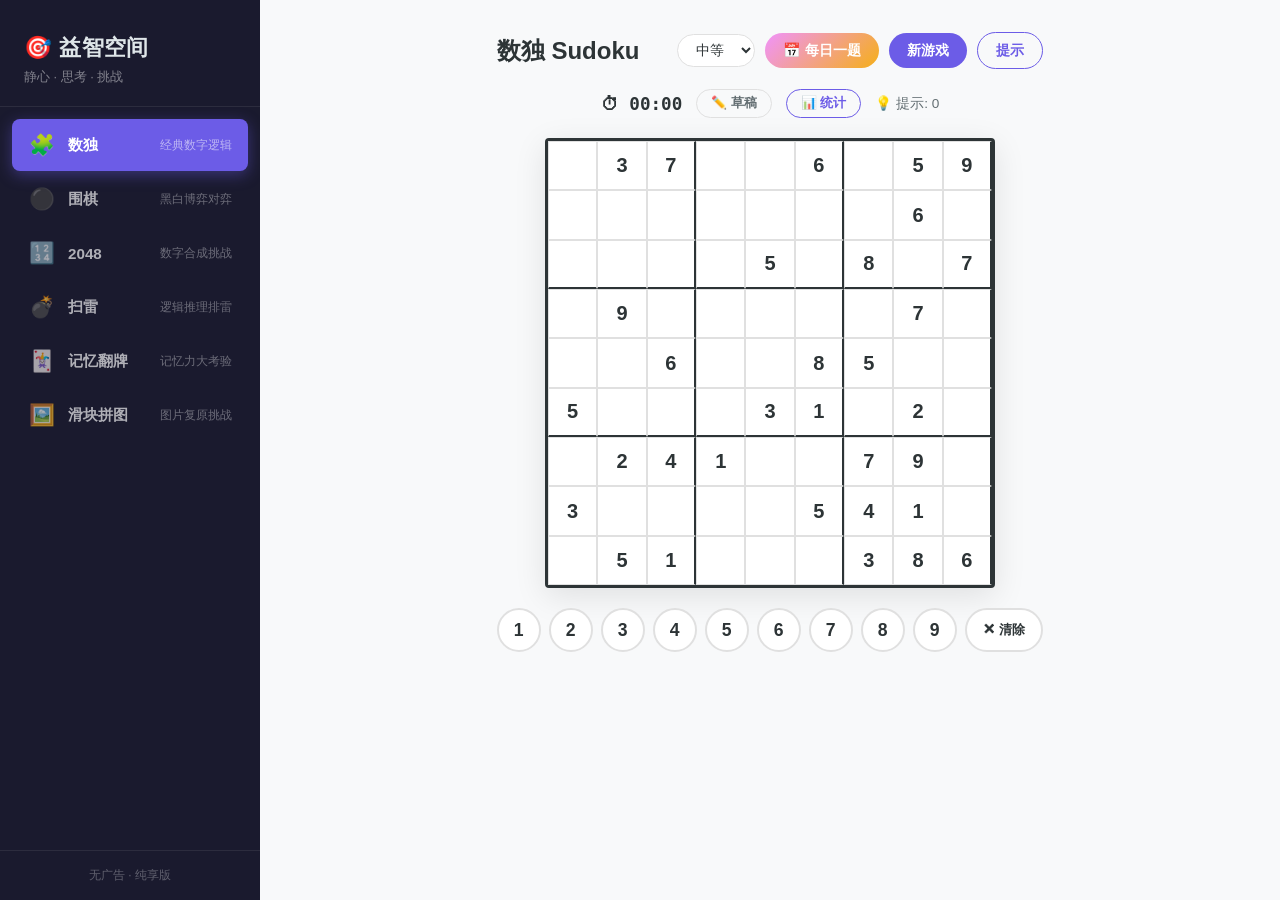
==== commit 0658b4f7: "⚡ 围棋AI性能优化：轻量Monte Carlo、异步计算、候选过滤" ====
--- a/益智游戏空间.html
+++ b/益智游戏空间.html
@@ -2162,49 +2162,10 @@
     }
 }
 
-// ==================== Go AI（Monte Carlo 模拟） ====================
+// ==================== Go AI（轻量 Monte Carlo） ====================
 class GoAI {
     constructor(boardObj) {
         this.boardObj = boardObj;
-        this.playoutCount = 100; // 默认模拟次数
-    }
-
-    // 获取所有合法落子
-    getLegalMoves(board, color, koPoint) {
-        const size = board.length;
-        const moves = [];
-        for (let r = 0; r < size; r++) {
-            for (let c = 0; c < size; c++) {
-                if (board[r][c] !== 0) continue;
-                if (koPoint && koPoint[0] === r && koPoint[1] === c) continue;
-                // 快速检查自杀
-                const testBoard = board.map(row => [...row]);
-                testBoard[r][c] = color;
-                if (this.isSuicide(testBoard, r, c, color)) continue;
-                moves.push([r, c]);
-            }
-        }
-        // 打乱顺序
-        for (let i = moves.length - 1; i > 0; i--) {
-            const j = Math.floor(Math.random() * (i + 1));
-            [moves[i], moves[j]] = [moves[j], moves[i]];
-        }
-        return moves;
-    }
-
-    isSuicide(board, row, col, color) {
-        const opponent = color === 1 ? 2 : 1;
-        const neighbors = this.getNeighbors(board, row, col);
-        // 如果吃掉对方子，不是自杀
-        for (const [nr, nc] of neighbors) {
-            if (board[nr][nc] === opponent) {
-                const group = this.getGroup(board, nr, nc);
-                if (this.countLiberties(board, group) === 0) return false;
-            }
-        }
-        // 检查自己
-        const myGroup = this.getGroup(board, row, col);
-        return this.countLiberties(board, myGroup) === 0;
     }
 
     getNeighbors(board, row, col) {
@@ -2225,14 +2186,12 @@
         const stack = [[row, col]];
         while (stack.length > 0) {
             const [r, c] = stack.pop();
-            const key = `${r},${c}`;
+            const key = r + ',' + c;
             if (visited.has(key)) continue;
             visited.add(key);
             group.push([r, c]);
             for (const [nr, nc] of this.getNeighbors(board, r, c)) {
-                if (board[nr][nc] === color && !visited.has(`${nr},${nc}`)) {
-                    stack.push([nr, nc]);
-                }
+                if (board[nr][nc] === color && !visited.has(nr + ',' + nc)) stack.push([nr, nc]);
             }
         }
         return group;
@@ -2242,172 +2201,178 @@
         const liberties = new Set();
         for (const [r, c] of group) {
             for (const [nr, nc] of this.getNeighbors(board, r, c)) {
-                if (board[nr][nc] === 0) liberties.add(`${nr},${nc}`);
+                if (board[nr][nc] === 0) liberties.add(nr + ',' + nc);
             }
         }
         return liberties.size;
     }
 
-    // 在棋盘上落子，返回 [新棋盘, 提子数, 新打劫点]
-    playMove(board, row, col, color, koPoint) {
-        const newBoard = board.map(r => [...r]);
-        newBoard[row][col] = color;
+    isSuicide(board, row, col, color) {
         const opponent = color === 1 ? 2 : 1;
-        let captures = 0;
-        let newKo = null;
-
-        for (const [nr, nc] of this.getNeighbors(newBoard, row, col)) {
-            if (newBoard[nr][nc] === opponent) {
-                const group = this.getGroup(newBoard, nr, nc);
-                if (this.countLiberties(newBoard, group) === 0) {
-                    captures += group.length;
-                    for (const [gr, gc] of group) newBoard[gr][gc] = 0;
-                    if (group.length === 1) newKo = [group[0][0], group[0][1]];
+        for (const [nr, nc] of this.getNeighbors(board, row, col)) {
+            if (board[nr][nc] === opponent) {
+                if (this.countLiberties(board, this.getGroup(board, nr, nc)) === 0) return false;
+            }
+        }
+        board[row][col] = color;
+        const alive = this.countLiberties(board, this.getGroup(board, row, col)) > 0;
+        board[row][col] = 0;
+        return !alive;
+    }
+
+    hasNearby(board, row, col) {
+        for (const [nr, nc] of this.getNeighbors(board, row, col)) {
+            if (board[nr][nc] !== 0) return true;
+            for (const [nr2, nc2] of this.getNeighbors(board, nr, nc)) {
+                if (board[nr2][nc2] !== 0) return true;
+            }
+        }
+        return false;
+    }
+
+    // 获取候选落子（只取附近有棋子的空位 + 随机采样）
+    getCandidateMoves(board, color, koPoint, maxCandidates) {
+        const size = board.length;
+        const nearMoves = [];
+        const farMoves = [];
+        for (let r = 0; r < size; r++) {
+            for (let c = 0; c < size; c++) {
+                if (board[r][c] !== 0) continue;
+                if (koPoint && koPoint[0] === r && koPoint[1] === c) continue;
+                if (this.hasNearby(board, r, c)) {
+                    nearMoves.push([r, c]);
+                } else {
+                    farMoves.push([r, c]);
                 }
             }
         }
-
-        // 检查是否形成有效打劫
-        if (newKo && captures === 1) {
-            const myGroup = this.getGroup(newBoard, row, col);
-            if (this.countLiberties(newBoard, myGroup) !== 1) newKo = null;
-        } else {
-            newKo = null;
-        }
-
-        return { board: newBoard, captures, koPoint: newKo };
-    }
-
-    // 启发式随机模拟一局
-    simulateRandomGame(board, startColor, koPoint) {
+        // 洗牌
+        const shuffle = (arr) => {
+            for (let i = arr.length - 1; i > 0; i--) {
+                const j = Math.floor(Math.random() * (i + 1));
+                [arr[i], arr[j]] = [arr[j], arr[i]];
+            }
+        };
+        shuffle(nearMoves);
+        shuffle(farMoves);
+        // 合并：附近棋子优先，限制总数
+        let candidates = nearMoves.concat(farMoves);
+        const limit = maxCandidates || (size <= 9 ? 30 : 20);
+        if (candidates.length > limit) candidates = candidates.slice(0, limit);
+
+        // 过滤自杀
+        return candidates.filter(([r, c]) => !this.isSuicide(board, r, c, color));
+    }
+
+    // 快速模拟一局（限制步数）
+    quickSim(board, startColor, koPoint, maxSteps) {
+        const size = board.length;
         let simBoard = board.map(r => [...r]);
-        let currentColor = startColor;
-        let simKo = koPoint ? [...koPoint] : null;
+        let color = startColor;
+        let ko = koPoint ? [koPoint[0], koPoint[1]] : null;
         let passes = 0;
-        const maxMoves = board.length * board.length * 2;
-
-        for (let moveNum = 0; moveNum < maxMoves; moveNum++) {
-            const moves = this.getLegalMoves(simBoard, currentColor, simKo);
-
-            // 启发式：优先在已有棋子附近落子
-            const nearMoves = moves.filter(([r, c]) => this.hasNeighbor(simBoard, r, c));
-            const candidates = nearMoves.length > 0 ? nearMoves : moves;
-
-            if (candidates.length === 0) {
+        const steps = maxSteps || Math.min(50, size * 3);
+
+        for (let s = 0; s < steps; s++) {
+            // 简单取合法落子（不复制棋盘）
+            const legals = [];
+            for (let r = 0; r < size; r++) {
+                for (let c = 0; c < size; c++) {
+                    if (simBoard[r][c] !== 0) continue;
+                    if (ko && ko[0] === r && ko[1] === c) continue;
+                    if (this.isSuicide(simBoard, r, c, color)) continue;
+                    legals.push([r, c]);
+                }
+            }
+            // 只在附近有棋子的位置中选
+            const near = legals.filter(([r, c]) => this.hasNearby(simBoard, r, c));
+            const picks = near.length > 0 ? near : legals;
+
+            if (picks.length === 0) {
                 passes++;
                 if (passes >= 2) break;
-                currentColor = currentColor === 1 ? 2 : 1;
-                simKo = null;
+                color = color === 1 ? 2 : 1;
+                ko = null;
                 continue;
             }
-
             passes = 0;
-            const [r, c] = candidates[Math.floor(Math.random() * candidates.length)];
-            const result = this.playMove(simBoard, r, c, currentColor, simKo);
-            simBoard = result.board;
-            simKo = result.koPoint;
-            currentColor = currentColor === 1 ? 2 : 1;
-        }
-
-        // 简易计分：数子
-        let blackScore = 0, whiteScore = 0;
-        const visited = new Set();
-        const size = simBoard.length;
-
+            const [r, c] = picks[Math.floor(Math.random() * picks.length)];
+
+            // 执行落子 + 提子
+            simBoard[r][c] = color;
+            const opp = color === 1 ? 2 : 1;
+            let newKo = null;
+            for (const [nr, nc] of this.getNeighbors(simBoard, r, c)) {
+                if (simBoard[nr][nc] === opp) {
+                    const grp = this.getGroup(simBoard, nr, nc);
+                    if (this.countLiberties(simBoard, grp) === 0) {
+                        for (const [gr, gc] of grp) simBoard[gr][gc] = 0;
+                        if (grp.length === 1) newKo = [grp[0][0], grp[0][1]];
+                    }
+                }
+            }
+            ko = newKo;
+            color = opp;
+        }
+
+        // 快速计分：只数子
+        let bs = 0, ws = 0;
         for (let r = 0; r < size; r++) {
             for (let c = 0; c < size; c++) {
-                if (simBoard[r][c] === 1) blackScore++;
-                else if (simBoard[r][c] === 2) whiteScore++;
-                else if (!visited.has(`${r},${c}`)) {
-                    // 空地 —— 判断属于谁
-                    const territory = this.floodEmpty(simBoard, r, c, visited);
-                    const owners = new Set();
-                    for (const [er, ec] of territory) {
-                        for (const [nr, nc] of this.getNeighbors(simBoard, er, ec)) {
-                            if (simBoard[nr][nc] !== 0) owners.add(simBoard[nr][nc]);
-                        }
-                    }
-                    if (owners.size === 1) {
-                        if (owners.has(1)) blackScore += territory.length;
-                        else if (owners.has(2)) whiteScore += territory.length;
+                if (simBoard[r][c] === 1) bs++;
+                else if (simBoard[r][c] === 2) ws++;
+            }
+        }
+        ws += 6.5;
+        return bs > ws ? 1 : (ws > bs ? 2 : 0);
+    }
+
+    // 评估候选落子
+    evaluateMoves(board, color, koPoint, numPlayouts) {
+        const candidates = this.getCandidateMoves(board, color, koPoint, 25);
+        if (candidates.length === 0) return [];
+
+        const n = numPlayouts || 10;
+        const results = [];
+        const opponent = color === 1 ? 2 : 1;
+        const maxSteps = Math.min(40, board.length * 2);
+
+        for (const [r, c] of candidates) {
+            // 应用落子
+            const simStart = board.map(row => [...row]);
+            simStart[r][c] = color;
+            let newKo = null;
+            for (const [nr, nc] of this.getNeighbors(simStart, r, c)) {
+                if (simStart[nr][nc] === opponent) {
+                    const grp = this.getGroup(simStart, nr, nc);
+                    if (this.countLiberties(simStart, grp) === 0) {
+                        for (const [gr, gc] of grp) simStart[gr][gc] = 0;
+                        if (grp.length === 1) newKo = [grp[0][0], grp[0][1]];
                     }
                 }
             }
-        }
-
-        whiteScore += 6.5; // 贴目
-        return blackScore > whiteScore ? 1 : (whiteScore > blackScore ? 2 : 0);
-    }
-
-    floodEmpty(board, row, col, visited) {
-        const territory = [];
-        const stack = [[row, col]];
-        const size = board.length;
-        while (stack.length > 0) {
-            const [r, c] = stack.pop();
-            const key = `${r},${c}`;
-            if (visited.has(key)) continue;
-            if (board[r][c] !== 0) continue;
-            visited.add(key);
-            territory.push([r, c]);
-            for (const [nr, nc] of this.getNeighbors(board, r, c)) {
-                if (board[nr][nc] === 0 && !visited.has(`${nr},${nc}`)) {
-                    stack.push([nr, nc]);
-                }
-            }
-        }
-        return territory;
-    }
-
-    hasNeighbor(board, row, col) {
-        for (const [nr, nc] of this.getNeighbors(board, row, col)) {
-            if (board[nr][nc] !== 0) return true;
-            // 两格以内也算"附近"
-            for (const [nnr, nnc] of this.getNeighbors(board, nr, nc)) {
-                if (board[nnr][nnc] !== 0) return true;
-            }
-        }
-        return false;
-    }
-
-    // 评估所有合法落子的胜率
-    evaluateMoves(board, color, koPoint, numPlayouts) {
-        const moves = this.getLegalMoves(board, color, koPoint);
-        if (moves.length === 0) return [];
-
-        const n = numPlayouts || this.playoutCount;
-        const results = [];
-
-        for (const [r, c] of moves) {
-            const result = this.playMove(board, r, c, color, koPoint);
+
             let wins = 0;
-            const opponent = color === 1 ? 2 : 1;
-
             for (let i = 0; i < n; i++) {
-                const winner = this.simulateRandomGame(result.board, opponent, result.koPoint);
-                if (winner === color) wins++;
-            }
-            results.push({ row: r, col: c, winRate: wins / n, wins, total: n });
-        }
-
+                if (this.quickSim(simStart, opponent, newKo, maxSteps) === color) wins++;
+            }
+            results.push({ row: r, col: c, winRate: wins / n });
+        }
         results.sort((a, b) => b.winRate - a.winRate);
         return results;
     }
 
-    // 获取最佳落子
     getBestMove(board, color, koPoint, numPlayouts) {
-        const evaluated = this.evaluateMoves(board, color, koPoint, numPlayouts);
-        if (evaluated.length === 0) return null;
-        return [evaluated[0].row, evaluated[0].col, evaluated[0].winRate, evaluated];
-    }
-
-    // 估计当前胜率
+        const ev = this.evaluateMoves(board, color, koPoint, numPlayouts);
+        if (ev.length === 0) return null;
+        return [ev[0].row, ev[0].col, ev[0].winRate];
+    }
+
     estimateWinRate(board, koPoint, numPlayouts) {
-        const n = numPlayouts || 50;
+        const n = numPlayouts || 8;
         let blackWins = 0;
         for (let i = 0; i < n; i++) {
-            const winner = this.simulateRandomGame(board, 1, koPoint);
-            if (winner === 1) blackWins++;
+            if (this.quickSim(board, 1, koPoint, 30) === 1) blackWins++;
         }
         return { blackRate: blackWins / n, whiteRate: 1 - blackWins / n };
     }
@@ -2531,7 +2496,6 @@
         });
         this.board.canvas.addEventListener('click', (e) => this.handleClick(e));
 
-        this.updateWinRate();
         this.newGame();
     }
 
@@ -2555,7 +2519,7 @@
         document.getElementById('goHintDisplay').style.display = 'none';
         document.getElementById('goAITurn').textContent = '⚫ AI 思考中...';
         this.updateScore();
-        this.updateWinRate();
+        this.scheduleWinRateUpdate();
         this.board.draw();
 
         // 如果 AI 执黑，自动下第一步
@@ -2602,7 +2566,7 @@
         this.passes = 0;
         this.currentTurn = this.aiColor;
         this.updateScore();
-        this.updateWinRate();
+        this.scheduleWinRateUpdate();
         this.board.board = this.goBoardData;
         this.board.draw();
 
@@ -2617,49 +2581,45 @@
     aiMove() {
         document.getElementById('goHintDisplay').style.display = 'none';
 
-        // 天元开局
+        // 首手天元
         if (this.moveHistory.length === 0 && this.goBoardData.every(r => r.every(c => c === 0))) {
             const center = Math.floor(this.size / 2);
-            this.makeAIMove(center, center, '首手天元');
+            this.makeAIMove(center, center);
             return;
         }
 
-        const playouts = this.size <= 9 ? 150 : (this.size <= 13 ? 100 : 50);
+        // 轻量 playouts：9×9=15, 13×13=10, 19×19=6
+        const playouts = this.size <= 9 ? 15 : (this.size <= 13 ? 10 : 6);
         const result = this.ai.getBestMove(this.goBoardData, this.aiColor, this.koPoint, playouts);
 
-        if (!result || result.length === 0) {
+        if (!result) {
             this.passes++;
-            if (this.passes >= 2) {
-                this.endGame();
-            } else {
+            if (this.passes >= 2) { this.endGame(); }
+            else {
                 this.currentTurn = this.playerColor;
                 document.getElementById('goAITurn').textContent = this.playerColor === 1 ? '⚫ 你的回合' : '⚪ 你的回合';
                 this.aiThinking = false;
                 this.koPoint = null;
-                this.updateWinRate();
+                this.scheduleWinRateUpdate();
             }
             return;
         }
 
-        const [row, col, winRate, allEvals] = result;
-        this.makeAIMove(row, col, `胜率预估: ${Math.round(winRate * 100)}%`);
-    }
-
-    makeAIMove(row, col, info) {
-        // 检查打劫
+        const [row, col, winRate] = result;
+        this.makeAIMove(row, col);
+    }
+
+    makeAIMove(row, col) {
         if (this.koPoint && this.koPoint[0] === row && this.koPoint[1] === col) {
-            // 换一个第二选项
             this.aiThinking = false;
             return;
         }
-
-        this.goBoardData[row][col] = this.aiColor;
         if (this.ai.isSuicide(this.goBoardData, row, col, this.aiColor)) {
-            this.goBoardData[row][col] = 0;
             this.aiThinking = false;
             return;
         }
 
+        this.goBoardData[row][col] = this.aiColor;
         const opponent = this.playerColor;
         let captured = false;
         for (const [nr, nc] of this.ai.getNeighbors(this.goBoardData, row, col)) {
@@ -2684,7 +2644,7 @@
         this.aiThinking = false;
         this.board.board = this.goBoardData;
         this.updateScore();
-        this.updateWinRate();
+        this.scheduleWinRateUpdate();
         this.board.draw();
     }
 
@@ -2692,32 +2652,63 @@
         if (this.aiThinking || this.gameOver) return;
         if (this.currentTurn !== this.playerColor) return;
 
-        const playouts = this.size <= 9 ? 200 : (this.size <= 13 ? 120 : 60);
-        const ai = new GoAI(this.board);
-        const evaluated = ai.evaluateMoves(this.goBoardData, this.playerColor, this.koPoint, playouts);
-
-        if (evaluated.length === 0) {
-            document.getElementById('goHintDisplay').textContent = '💡 暂无建议落子位置';
-            document.getElementById('goHintDisplay').style.display = 'block';
-            return;
-        }
-
-        const top = evaluated.slice(0, 3);
-        const letters = 'ABCDEFGHIJKLMNOPQRS';
-        const hints = top.map((m, i) => {
-            const letter = letters[m.col] || m.col;
-            const num = this.size - m.row;
-            return `${['🥇','🥈','🥉'][i]} ${letter}${num} (胜率 ${Math.round(m.winRate * 100)}%)`;
-        }).join('  ');
-
-        document.getElementById('goHintDisplay').textContent = `💡 ${hints}`;
+        document.getElementById('goHintDisplay').textContent = '💡 AI 正在分析...';
         document.getElementById('goHintDisplay').style.display = 'block';
 
-        // 高亮建议落子
-        this.board.highlights = top.map((m, i) =>
-            [m.row, m.col, ['rgba(39, 174, 96, 0.6)', 'rgba(52, 152, 219, 0.5)', 'rgba(155, 89, 182, 0.4)'][i]]
-        );
-        this.board.draw();
+        // 异步计算提示
+        setTimeout(() => {
+            const playouts = this.size <= 9 ? 12 : (this.size <= 13 ? 8 : 5);
+            const ai = new GoAI(this.board);
+            const evaluated = ai.evaluateMoves(this.goBoardData, this.playerColor, this.koPoint, playouts);
+
+            if (evaluated.length === 0) {
+                document.getElementById('goHintDisplay').textContent = '💡 暂无建议落子位置';
+                return;
+            }
+
+            const top = evaluated.slice(0, 3);
+            const letters = 'ABCDEFGHIJKLMNOPQRS';
+            const hints = top.map((m, i) => {
+                const letter = letters[m.col] || m.col;
+                const num = this.size - m.row;
+                return `${['🥇','🥈','🥉'][i]} ${letter}${num} (${Math.round(m.winRate * 100)}%)`;
+            }).join('  ');
+
+            document.getElementById('goHintDisplay').textContent = `💡 ${hints}`;
+            this.board.highlights = top.map((m, i) =>
+                [m.row, m.col, ['rgba(39,174,96,0.6)', 'rgba(52,152,219,0.5)', 'rgba(155,89,182,0.4)'][i]]
+            );
+            this.board.draw();
+        }, 50);
+    }
+
+    pass() {
+        if (this.aiThinking || this.gameOver) return;
+        if (this.currentTurn !== this.playerColor) return;
+        this.passes++;
+        if (this.passes >= 2) {
+            this.endGame();
+        } else {
+            this.currentTurn = this.aiColor;
+            this.koPoint = null;
+            document.getElementById('goAITurn').textContent = '🤖 AI 思考中...';
+            this.aiThinking = true;
+            setTimeout(() => this.aiMove(), 150);
+        }
+    }
+
+    scheduleWinRateUpdate() {
+        // 延迟更新胜率，不阻塞 UI
+        setTimeout(() => {
+            if (this.aiThinking || this.gameOver) return;
+            const ai = new GoAI(this.board);
+            const rate = ai.estimateWinRate(this.goBoardData, this.koPoint, this.size <= 9 ? 10 : 6);
+            const bp = Math.round(rate.blackRate * 100);
+            const wp = Math.round(rate.whiteRate * 100);
+            document.getElementById('wrBlack').textContent = bp + '%';
+            document.getElementById('wrWhite').textContent = wp + '%';
+            document.getElementById('wrBlackBar').style.width = bp + '%';
+        }, 200);
     }
 
     pass() {
@@ -2749,21 +2740,6 @@
     updateScore() {
         document.getElementById('goAIScore').textContent =
             `黑 ${this.captures[1]} : ${this.captures[2]} 白`;
-    }
-
-    updateWinRate() {
-        if (this.aiThinking) return;
-        // 使用轻量模拟估计胜率
-        const ai = new GoAI(this.board);
-        const smallPlayouts = this.size <= 9 ? 60 : 30;
-        setTimeout(() => {
-            const rate = ai.estimateWinRate(this.goBoardData, this.koPoint, smallPlayouts);
-            const bp = Math.round(rate.blackRate * 100);
-            const wp = Math.round(rate.whiteRate * 100);
-            document.getElementById('wrBlack').textContent = bp + '%';
-            document.getElementById('wrWhite').textContent = wp + '%';
-            document.getElementById('wrBlackBar').style.width = bp + '%';
-        }, 0);
     }
 }
 
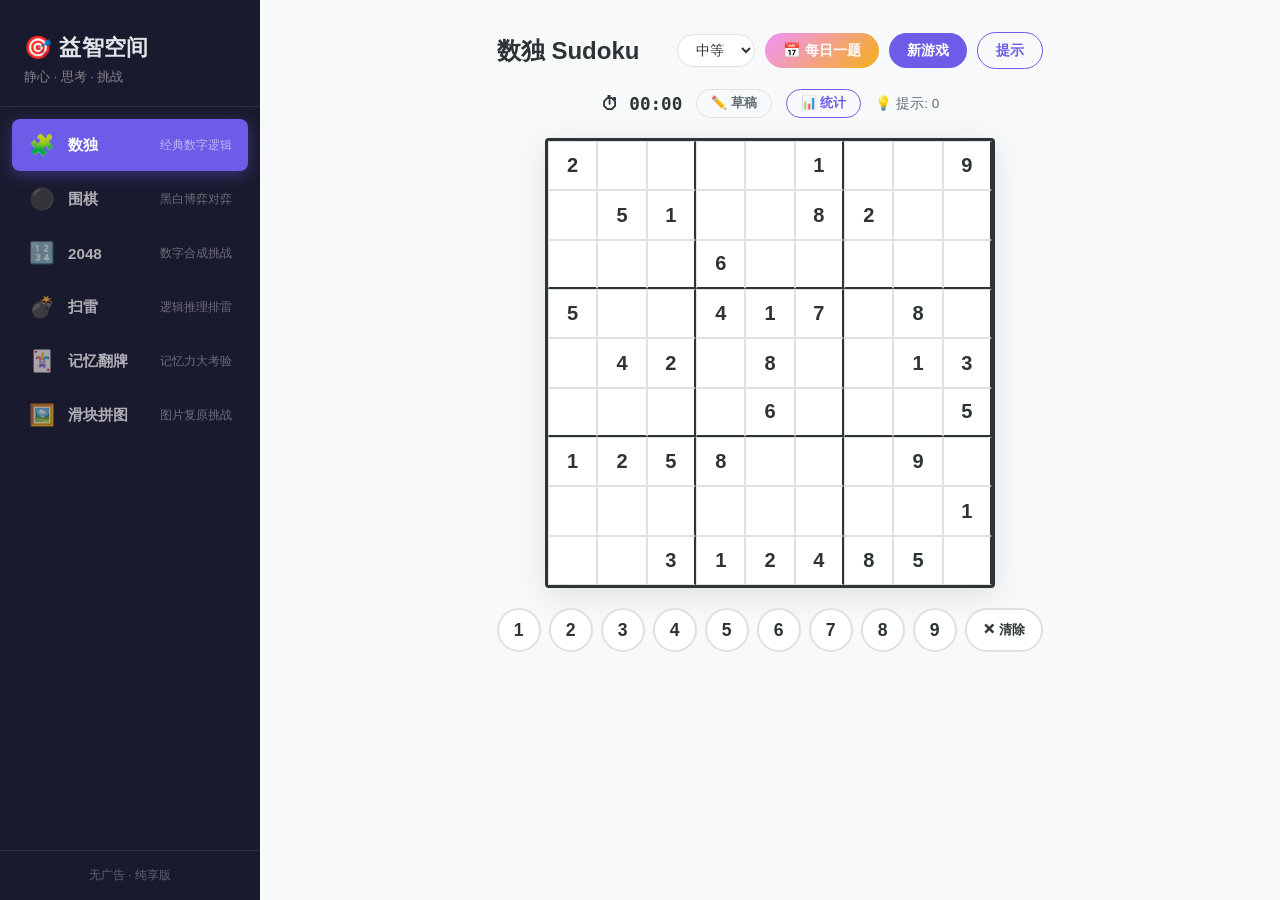
==== commit 519b11ed: "🐛 修复残局练习落子bug：currentPuzzle缺少this" ====
--- a/益智游戏空间.html
+++ b/益智游戏空间.html
@@ -2437,7 +2437,7 @@
         const [row, col] = pos;
         if (this.board.board[row][col] !== 0) return;
 
-        const puzzle = TSUMEKO_PROBLEMS[currentPuzzle];
+        const puzzle = TSUMEKO_PROBLEMS[this.currentPuzzle];
         const [ar, ac] = puzzle.answer;
 
         // 临时显示用户落子
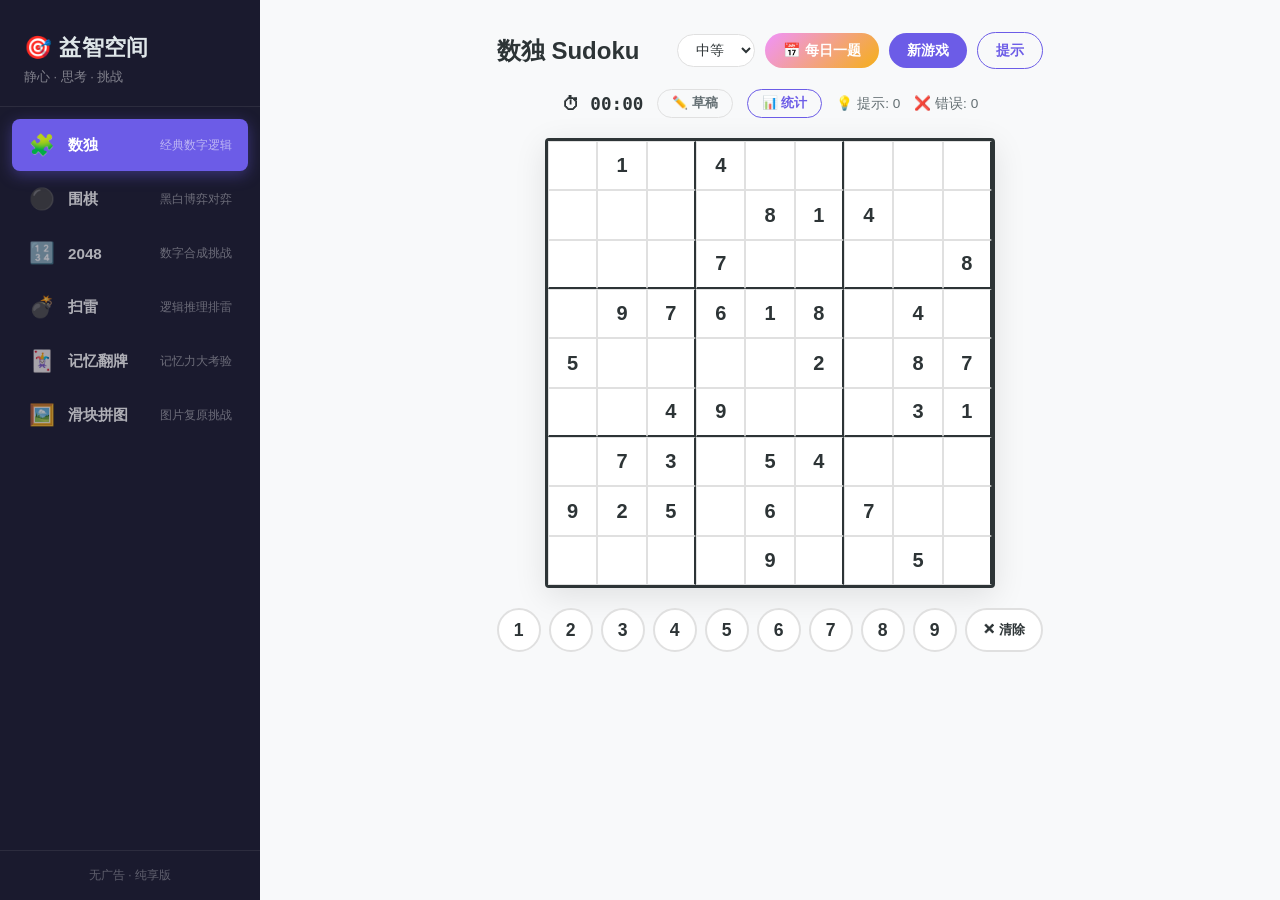
==== commit 9b724266: "✨ 数独新增错误次数统计" ====
--- a/益智游戏空间.html
+++ b/益智游戏空间.html
@@ -1098,6 +1098,7 @@
                         <button class="btn btn-sm btn-draft" id="sudokuDraftToggle">✏️ 草稿</button>
                         <button class="btn btn-sm btn-outline" id="sudokuStatsBtn">📊 统计</button>
                         <span class="hint-count" id="sudokuHintCount">💡 提示: 0</span>
+                        <span class="hint-count" id="sudokuErrorCount">❌ 错误: 0</span>
                     </div>
                     <div class="sudoku-board" id="sudokuBoard"></div>
                     <div class="sudoku-numpad" id="sudokuNumpad"></div>
@@ -1301,8 +1302,9 @@
         this.timerRunning = false;
         this.started = false; // 是否已经开始填数字
 
-        // 提示计数
+        // 提示计数 & 错误次数
         this.hintCount = 0;
+        this.errorCount = 0;
 
         // DOM 元素
         this.boardEl = document.getElementById('sudokuBoard');
@@ -1466,6 +1468,12 @@
         // 清除该格草稿
         this.drafts[this.selectedRow][this.selectedCol].clear();
 
+        // 错误计数：填了非零数字但与答案不符
+        if (num !== 0 && num !== this.solution[this.selectedRow][this.selectedCol]) {
+            this.errorCount++;
+            document.getElementById('sudokuErrorCount').textContent = `❌ 错误: ${this.errorCount}`;
+        }
+
         this.startTimerIfNeeded();
         this.render();
 
@@ -1628,12 +1636,14 @@
         this.selectedRow = -1;
         this.selectedCol = -1;
         this.hintCount = 0;
+        this.errorCount = 0;
         this.drafts = Array(9).fill(null).map(() => Array(9).fill(null).map(() => new Set()));
         this.draftMode = false;
         const btn = document.getElementById('sudokuDraftToggle');
         btn.classList.remove('active');
         btn.textContent = '✏️ 草稿';
         document.getElementById('sudokuHintCount').textContent = '💡 提示: 0';
+        document.getElementById('sudokuErrorCount').textContent = '❌ 错误: 0';
         this.resetTimer();
     }
 
@@ -1661,12 +1671,13 @@
             timeDisplay: this.formatTime(time),
             difficulty: type,
             hints: this.hintCount,
+            errors: this.errorCount,
             isDaily: this.isDaily,
         });
 
         setTimeout(() => {
             const stars = time < 180 ? '🌟🌟🌟' : time < 420 ? '🌟🌟' : time < 720 ? '🌟' : '';
-            alert(`🎉 恭喜完成！\n📅 ${type}\n⏱ 用时: ${this.formatTime(time)}\n💡 提示: ${this.hintCount} 次\n${stars}`);
+            alert(`🎉 恭喜完成！\n📅 ${type}\n⏱ 用时: ${this.formatTime(time)}\n💡 提示: ${this.hintCount} 次\n❌ 错误: ${this.errorCount} 次\n${stars}`);
         }, 200);
     }
 
@@ -1744,6 +1755,7 @@
                     <span class="rec-diff">${s.difficulty}</span>
                     <span class="rec-time">${s.timeDisplay || this.formatTime(s.time)}</span>
                     <span>💡${s.hints || 0}</span>
+                    <span>❌${s.errors || 0}</span>
                 </div>
             `).join('');
         } else {
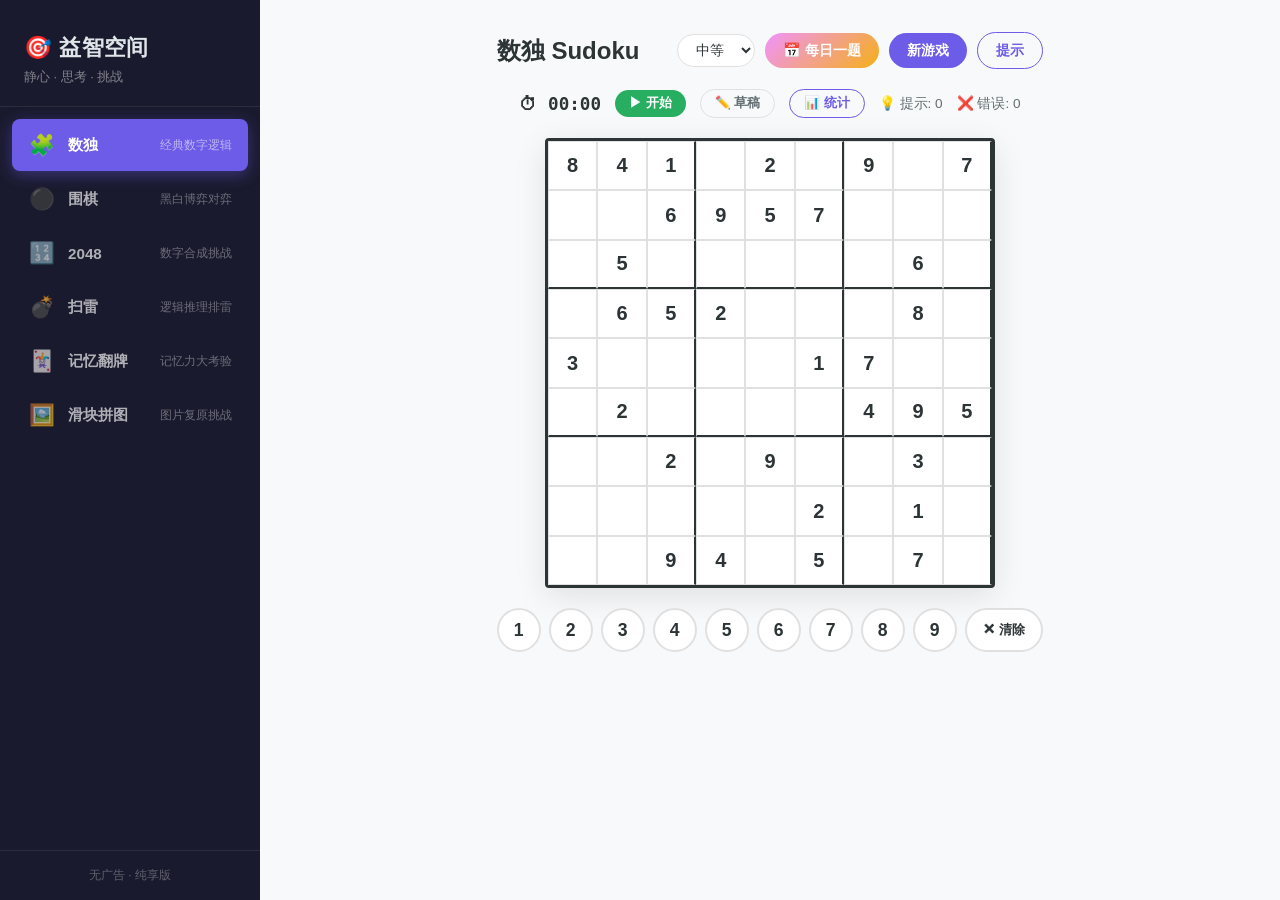
==== commit 2fdcd58e: "⏱ 数独计时改为手动开始/暂停" ====
--- a/益智游戏空间.html
+++ b/益智游戏空间.html
@@ -425,6 +425,26 @@
     padding: 5px 14px;
     font-size: 0.8rem;
     border-radius: 16px;
+}
+
+.btn-start {
+    background: #27ae60;
+    color: #fff;
+    border: none;
+    font-weight: 700;
+}
+
+.btn-start:hover {
+    background: #219a52;
+    transform: translateY(-1px);
+}
+
+.btn-start.paused {
+    background: #f39c12;
+}
+
+.btn-start.paused:hover {
+    background: #e67e22;
 }
 
 .btn-draft {
@@ -1095,6 +1115,7 @@
                     </div>
                     <div class="sudoku-info">
                         <span class="timer-display" id="sudokuTimerDisplay">⏱ <strong id="sudokuTimer">00:00</strong></span>
+                        <button class="btn btn-sm btn-start" id="sudokuTimerBtn">▶ 开始</button>
                         <button class="btn btn-sm btn-draft" id="sudokuDraftToggle">✏️ 草稿</button>
                         <button class="btn btn-sm btn-outline" id="sudokuStatsBtn">📊 统计</button>
                         <span class="hint-count" id="sudokuHintCount">💡 提示: 0</span>
@@ -1300,7 +1321,9 @@
         this.timerSeconds = 0;
         this.timerInterval = null;
         this.timerRunning = false;
-        this.started = false; // 是否已经开始填数字
+        this.timerPaused = false;
+        this.started = false;  // 用户是否点了开始
+        this.firstInput = false; // 是否已经开始填数字
 
         // 提示计数 & 错误次数
         this.hintCount = 0;
@@ -1315,6 +1338,7 @@
         document.getElementById('sudokuDaily').addEventListener('click', () => this.loadDaily());
         document.getElementById('sudokuHint').addEventListener('click', () => this.giveHint());
         document.getElementById('sudokuDraftToggle').addEventListener('click', () => this.toggleDraftMode());
+        document.getElementById('sudokuTimerBtn').addEventListener('click', () => this.toggleTimer());
         document.getElementById('sudokuStatsBtn').addEventListener('click', () => this.openStats());
         document.getElementById('statsClose').addEventListener('click', () => this.closeStats());
         document.querySelector('.stats-overlay').addEventListener('click', () => this.closeStats());
@@ -1441,7 +1465,8 @@
     toggleDraft(row, col, num) {
         if (row < 0 || col < 0) return;
         if (this.given[row][col]) return;
-        if (this.board[row][col] !== 0) return; // 已填数字的格子不写草稿
+        if (this.board[row][col] !== 0) return;
+        if (!this.started || this.timerPaused) return; // 未开始或暂停中禁止操作 // 已填数字的格子不写草稿
 
         if (this.drafts[row][col].has(num)) {
             this.drafts[row][col].delete(num);
@@ -1463,6 +1488,7 @@
     placeNumber(num) {
         if (this.selectedRow === -1) return;
         if (this.given[this.selectedRow][this.selectedCol]) return;
+        if (!this.started || this.timerPaused) return; // 未开始或暂停中禁止操作
 
         this.board[this.selectedRow][this.selectedCol] = num;
         // 清除该格草稿
@@ -1483,28 +1509,63 @@
     }
 
     startTimerIfNeeded() {
+        if (!this.started) return; // 没点开始不计时
+        if (!this.firstInput) {
+            this.firstInput = true;
+        }
+    }
+
+    // ============ 计时器：开始/暂停/继续 ============
+    toggleTimer() {
         if (!this.started) {
+            // 第一次点：开始
             this.started = true;
             this.startTimer();
-        }
-    }
-
-    // ============ 计时器 ============
+            this.updateTimerBtn();
+        } else if (this.timerRunning) {
+            // 正在计时 → 暂停
+            this.pauseTimer();
+        } else {
+            // 已暂停 → 继续
+            this.resumeTimer();
+        }
+    }
+
     startTimer() {
-        if (this.timerRunning) return;
         this.timerRunning = true;
+        this.timerPaused = false;
         this.timerSeconds = 0;
         this.updateTimerDisplay();
         document.getElementById('sudokuTimerDisplay').classList.add('running');
-
         this.timerInterval = setInterval(() => {
             this.timerSeconds++;
             this.updateTimerDisplay();
         }, 1000);
     }
 
+    pauseTimer() {
+        this.timerRunning = false;
+        this.timerPaused = true;
+        clearInterval(this.timerInterval);
+        this.timerInterval = null;
+        document.getElementById('sudokuTimerDisplay').classList.remove('running');
+        this.updateTimerBtn();
+    }
+
+    resumeTimer() {
+        this.timerRunning = true;
+        this.timerPaused = false;
+        document.getElementById('sudokuTimerDisplay').classList.add('running');
+        this.updateTimerBtn();
+        this.timerInterval = setInterval(() => {
+            this.timerSeconds++;
+            this.updateTimerDisplay();
+        }, 1000);
+    }
+
     stopTimer() {
         this.timerRunning = false;
+        this.timerPaused = false;
         clearInterval(this.timerInterval);
         this.timerInterval = null;
         document.getElementById('sudokuTimerDisplay').classList.remove('running');
@@ -1514,8 +1575,24 @@
         this.stopTimer();
         this.timerSeconds = 0;
         this.started = false;
+        this.firstInput = false;
         document.getElementById('sudokuTimerDisplay').classList.remove('running');
         this.updateTimerDisplay();
+        this.updateTimerBtn();
+    }
+
+    updateTimerBtn() {
+        const btn = document.getElementById('sudokuTimerBtn');
+        if (!this.started) {
+            btn.textContent = '▶ 开始';
+            btn.classList.remove('paused');
+        } else if (this.timerPaused) {
+            btn.textContent = '▶ 继续';
+            btn.classList.add('paused');
+        } else {
+            btn.textContent = '⏸ 暂停';
+            btn.classList.remove('paused');
+        }
     }
 
     updateTimerDisplay() {
@@ -1644,6 +1721,8 @@
         btn.textContent = '✏️ 草稿';
         document.getElementById('sudokuHintCount').textContent = '💡 提示: 0';
         document.getElementById('sudokuErrorCount').textContent = '❌ 错误: 0';
+        document.getElementById('sudokuTimerBtn').textContent = '▶ 开始';
+        document.getElementById('sudokuTimerBtn').classList.remove('paused');
         this.resetTimer();
     }
 
@@ -1784,6 +1863,7 @@
             }
         }
         if (emptyCells.length === 0) return;
+        if (!this.started || this.timerPaused) return; // 未开始或暂停中禁止操作
 
         this.startTimerIfNeeded();
 
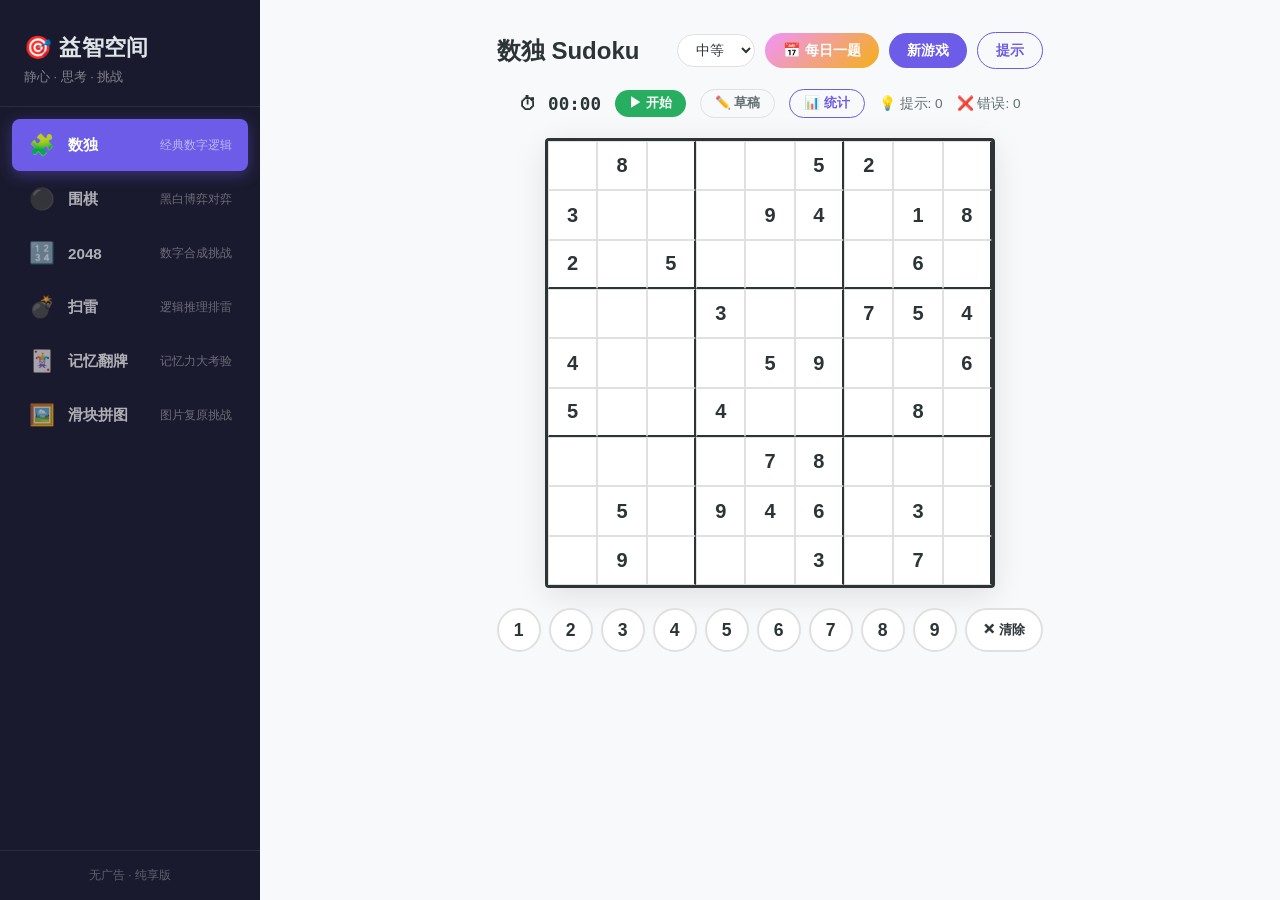
==== commit 14d56cd3: "🐛 重写全部12道围棋残局题，答案位置全部验证为空" ====
--- a/益智游戏空间.html
+++ b/益智游戏空间.html
@@ -1955,47 +1955,47 @@
  * 功能：残局练习、AI 对战（Monte Carlo）、胜率显示、AI 提示、双人对弈
  */
 
-// ==================== 残局题库 ====================
+// ==================== 残局题库（答案位置均空白） ====================
 const TSUMEKO_PROBLEMS = [
     {
         name: '第1题：双打吃',
-        desc: '黑先，找出双打吃的位置吃掉白棋',
+        desc: '黑先，一步同时打吃两块白棋',
         size: 9, color: 1,
         setup: {
-            black: [[2,2],[2,3],[3,3],[4,2],[5,3],[5,4]],
-            white: [[3,2],[3,4],[4,3],[4,4],[5,2]]
+            black: [[3,2],[3,4],[4,3],[5,2],[5,5]],
+            white: [[3,3],[4,2],[4,5],[5,3],[5,4]]
         },
-        answer: [3, 2]
+        answer: [4, 4]
     },
     {
         name: '第2题：征子',
-        desc: '黑先，用征子（扭羊头）吃白△',
+        desc: '黑先，用征子（扭羊头）吃白棋',
         size: 9, color: 1,
         setup: {
-            black: [[2,4],[3,3],[4,5],[5,4]],
-            white: [[3,4],[3,5],[4,4]]
+            black: [[3,3],[4,4],[5,2],[5,5]],
+            white: [[3,4],[4,3],[4,5],[5,4]]
         },
         answer: [3, 5]
     },
     {
-        name: '第3题：做眼',
-        desc: '黑先，做两只真眼活棋',
+        name: '第3题：做活',
+        desc: '黑先，做两只眼活棋',
         size: 9, color: 1,
         setup: {
-            black: [[2,3],[2,4],[3,2],[3,5],[4,3],[4,4]],
-            white: [[1,3],[1,4],[2,2],[2,5],[3,1],[3,6],[4,2],[4,5]]
+            black: [[2,2],[2,5],[3,2],[3,4],[3,5],[4,3]],
+            white: [[1,2],[1,5],[2,1],[2,6],[3,1],[3,6],[4,2],[4,4],[4,5]]
         },
-        answer: [3, 4]
+        answer: [2, 3]
     },
     {
-        name: '第4题：破眼杀棋',
-        desc: '黑先，破坏白棋眼位将其吃掉',
+        name: '第4题：扑杀',
+        desc: '黑先，扑进去缩小白棋眼位将其杀死',
         size: 9, color: 1,
         setup: {
-            black: [[1,3],[2,2],[2,4],[3,1],[3,5],[4,3]],
-            white: [[2,3],[3,2],[3,3],[3,4]]
+            black: [[1,3],[2,1],[2,5],[3,2],[3,4],[4,3]],
+            white: [[2,2],[2,3],[2,4],[3,3]]
         },
-        answer: [3, 3]
+        answer: [1, 2]
     },
     {
         name: '第5题：接不归',
@@ -2005,77 +2005,77 @@
             black: [[2,2],[2,4],[3,1],[3,3],[4,2]],
             white: [[2,3],[3,2],[4,1],[4,3]]
         },
-        answer: [3, 1]
+        answer: [2, 1]
     },
     {
         name: '第6题：倒扑',
-        desc: '黑先，利用倒扑吃白',
+        desc: '黑先，故意送一子然后倒扑吃白',
         size: 9, color: 1,
         setup: {
-            black: [[2,1],[2,3],[3,2],[4,1]],
-            white: [[2,2],[3,1],[3,3]]
+            black: [[1,2],[2,1],[2,4],[3,3],[4,2]],
+            white: [[2,2],[2,3],[3,2],[3,4],[4,3]]
         },
-        answer: [3, 1]
+        answer: [1, 3]
     },
     {
         name: '第7题：枷吃',
-        desc: '黑先，用枷吃（门吃）吃掉白棋',
+        desc: '黑先，用枷吃（虚枷）吃掉白棋',
         size: 9, color: 1,
         setup: {
-            black: [[3,2],[3,4],[4,1],[4,5],[5,3]],
-            white: [[3,3],[4,3],[4,4]]
+            black: [[3,1],[3,5],[4,3],[5,2],[5,4]],
+            white: [[3,3],[4,2],[4,4]]
         },
-        answer: [4, 2]
+        answer: [3, 2]
     },
     {
-        name: '第8题：角部死活',
-        desc: '黑先，在角部做活',
+        name: '第8题：角部做活',
+        desc: '黑先，在角上做活',
         size: 9, color: 1,
         setup: {
-            black: [[0,0],[0,1],[1,0],[1,2],[2,1]],
-            white: [[0,2],[2,0],[2,2],[3,1]]
+            black: [[0,1],[1,0],[1,2],[2,1]],
+            white: [[0,0],[0,2],[1,1],[2,0]]
+        },
+        answer: [2, 2]
+    },
+    {
+        name: '第9题：边上对杀',
+        desc: '黑先，在边上对杀快一气取胜',
+        size: 9, color: 1,
+        setup: {
+            black: [[2,1],[3,0],[3,2],[4,1]],
+            white: [[2,0],[2,2],[3,1]]
         },
         answer: [1, 1]
     },
     {
-        name: '第9题：边上杀棋',
-        desc: '黑先，在边上杀死白棋',
+        name: '第10题：劫争',
+        desc: '黑先，制造劫争吃掉白角',
         size: 9, color: 1,
         setup: {
-            black: [[3,0],[3,2],[4,1],[5,0],[5,2]],
-            white: [[3,1],[4,0],[4,2],[5,1]]
+            black: [[0,2],[1,1],[1,3],[2,0],[2,4],[3,1],[3,3]],
+            white: [[1,0],[1,2],[2,1],[2,2],[2,3],[3,2]]
+        },
+        answer: [0, 1]
+    },
+    {
+        name: '第11题：滚打包收',
+        desc: '黑先，滚打包收吃白棋',
+        size: 9, color: 1,
+        setup: {
+            black: [[2,2],[2,4],[3,1],[3,5],[4,3]],
+            white: [[2,3],[3,2],[3,3],[3,4],[4,2],[4,4]]
         },
         answer: [4, 1]
     },
     {
-        name: '第10题：宽气劫',
-        desc: '黑先，制造劫争',
+        name: '第12题：金鸡独立',
+        desc: '黑先，利用金鸡独立杀白',
         size: 9, color: 1,
         setup: {
-            black: [[2,2],[2,4],[3,1],[3,5],[4,2],[4,4]],
-            white: [[2,3],[3,2],[3,3],[3,4],[4,3]]
+            black: [[1,2],[2,1],[2,4],[3,3],[4,2]],
+            white: [[1,3],[2,2],[2,3],[3,1],[3,2],[4,1]]
         },
-        answer: [3, 2]
-    },
-    {
-        name: '第11题：点杀',
-        desc: '黑先，找到白棋要点将其点杀',
-        size: 9, color: 1,
-        setup: {
-            black: [[1,4],[2,3],[2,5],[3,2],[3,6],[4,4],[4,5]],
-            white: [[2,4],[3,3],[3,4],[3,5]]
-        },
-        answer: [3, 4]
-    },
-    {
-        name: '第12题：滚打包收',
-        desc: '黑先，滚打包收吃白',
-        size: 9, color: 1,
-        setup: {
-            black: [[2,1],[2,3],[3,0],[3,2],[4,1],[4,3]],
-            white: [[2,2],[3,1],[3,3],[4,2]]
-        },
-        answer: [2, 2]
+        answer: [1, 1]
     }
 ];
 
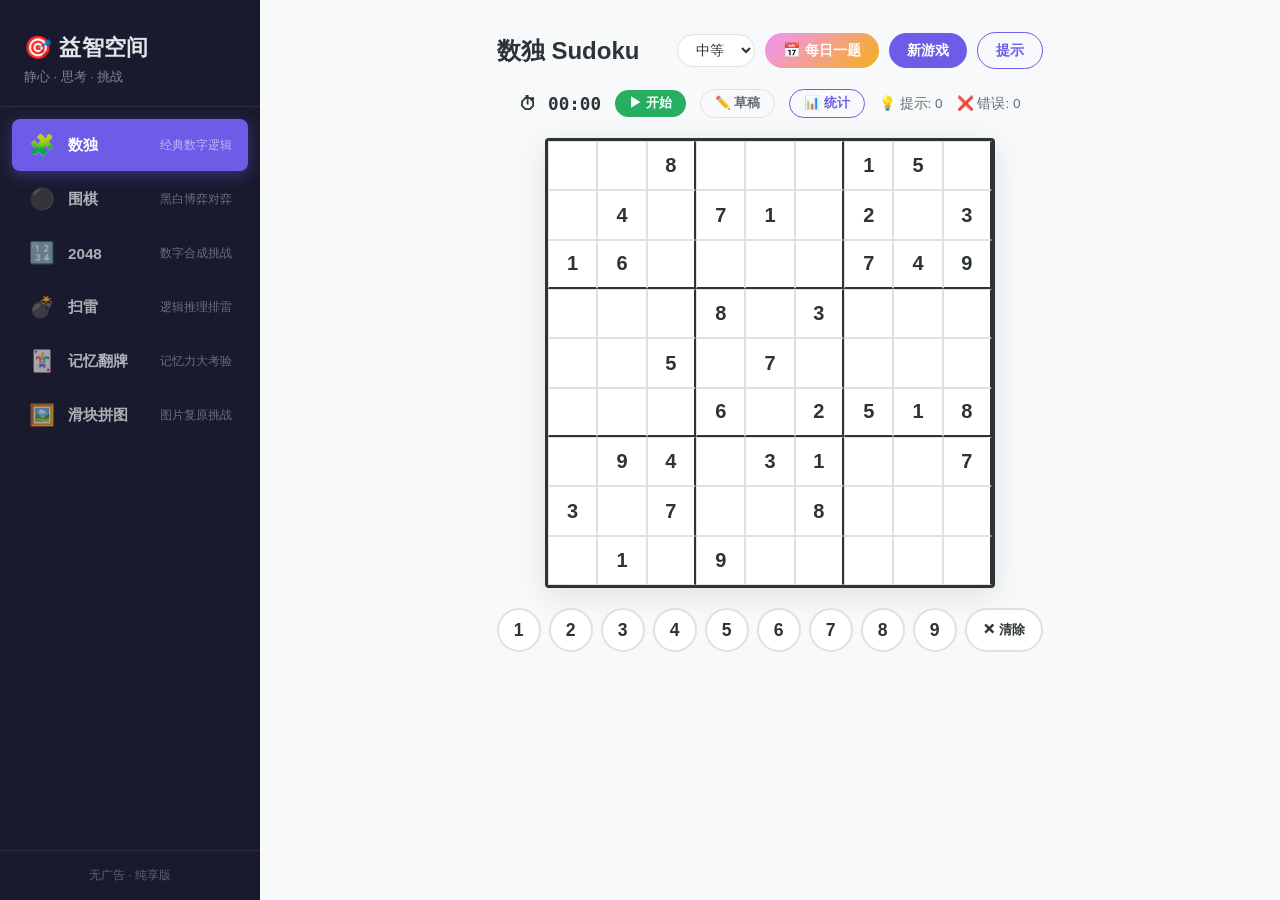
==== commit ed614575: "📚 残局练习：一步/多步分类、答题解析、多步演示" ====
--- a/益智游戏空间.html
+++ b/益智游戏空间.html
@@ -743,6 +743,25 @@
     gap: 8px;
 }
 
+.practice-category-tabs {
+    display: flex;
+    gap: 6px;
+    margin-bottom: 4px;
+}
+
+.category-tab {
+    background: var(--bg);
+    color: var(--text-light);
+    border: 1.5px solid var(--border);
+    font-weight: 500;
+}
+
+.category-tab.active {
+    background: var(--primary);
+    color: #fff;
+    border-color: var(--primary);
+}
+
 .practice-result {
     font-size: 1rem;
     font-weight: 700;
@@ -751,6 +770,24 @@
 
 .practice-result.success { color: #27ae60; }
 .practice-result.fail { color: #e74c3c; }
+
+.practice-explanation {
+    width: 100%;
+    max-width: 540px;
+    background: #f0fdf4;
+    border: 1px solid #86efac;
+    border-radius: var(--radius-sm);
+    padding: 14px 18px;
+    font-size: 0.9rem;
+    line-height: 1.7;
+    color: #166534;
+    animation: fadeIn 0.3s ease;
+}
+
+@keyframes fadeIn {
+    from { opacity: 0; transform: translateY(-8px); }
+    to { opacity: 1; transform: translateY(0); }
+}
 
 /* AI 提示显示 */
 .go-hint-display {
@@ -1172,6 +1209,11 @@
                     <!-- 残局练习面板 -->
                     <div class="go-sub-panel active" id="goPanelPractice">
                         <div class="practice-header">
+                            <div class="practice-category-tabs" id="practiceCategoryTabs">
+                                <button class="btn btn-sm category-tab active" data-cat="all">全部</button>
+                                <button class="btn btn-sm category-tab" data-cat="一步题">一步题</button>
+                                <button class="btn btn-sm category-tab" data-cat="多步题">多步题</button>
+                            </div>
                             <span class="practice-title" id="practiceTitle">题目 1/12</span>
                             <span class="practice-desc" id="practiceDesc">黑先，请吃掉白棋</span>
                             <div class="practice-nav">
@@ -1184,6 +1226,7 @@
                         <div class="go-board-wrapper">
                             <canvas id="goPracticeBoard" width="540" height="540"></canvas>
                         </div>
+                        <div class="practice-explanation" id="practiceExplanation" style="display:none"></div>
                     </div>
 
                     <!-- AI 对战面板 -->
@@ -1955,127 +1998,157 @@
  * 功能：残局练习、AI 对战（Monte Carlo）、胜率显示、AI 提示、双人对弈
  */
 
-// ==================== 残局题库（答案位置均空白） ====================
+// ==================== 残局题库（分类+解析） ====================
 const TSUMEKO_PROBLEMS = [
+    // === 一步题 ===
     {
         name: '第1题：双打吃',
         desc: '黑先，一步同时打吃两块白棋',
+        category: '一步题',
         size: 9, color: 1,
         setup: {
             black: [[3,2],[3,4],[4,3],[5,2],[5,5]],
             white: [[3,3],[4,2],[4,5],[5,3],[5,4]]
         },
-        answer: [4, 4]
+        answer: [4, 4],
+        explanation: '黑1落于(4,4)，同时打吃上方(4,5)和左边(4,2)两块白棋。白方无法同时救回两边，必死一块。双打吃是围棋最基本的吃子技巧之一。'
     },
     {
         name: '第2题：征子',
         desc: '黑先，用征子（扭羊头）吃白棋',
+        category: '一步题',
         size: 9, color: 1,
         setup: {
             black: [[3,3],[4,4],[5,2],[5,5]],
             white: [[3,4],[4,3],[4,5],[5,4]]
         },
-        answer: [3, 5]
+        answer: [3, 5],
+        explanation: '黑1打吃(3,5)，白棋只能逃向(2,5)，之后黑棋步步紧逼将白棋逼到棋盘边缘全部吃掉。注意：征子前需确认征子路径上没有对方的接应棋子（征子有利）。'
     },
     {
         name: '第3题：做活',
         desc: '黑先，做两只眼活棋',
+        category: '一步题',
         size: 9, color: 1,
         setup: {
             black: [[2,2],[2,5],[3,2],[3,4],[3,5],[4,3]],
             white: [[1,2],[1,5],[2,1],[2,6],[3,1],[3,6],[4,2],[4,4],[4,5]]
         },
-        answer: [2, 3]
+        answer: [2, 3],
+        explanation: '黑1落于(2,3)，将左右两块黑棋连接起来，同时形成两只完整的眼位（左侧和右侧各一只）。两块黑棋连通后白方无法分断，黑棋净活。'
     },
     {
         name: '第4题：扑杀',
-        desc: '黑先，扑进去缩小白棋眼位将其杀死',
+        desc: '黑先，用扑破坏白棋眼位',
+        category: '一步题',
         size: 9, color: 1,
         setup: {
             black: [[1,3],[2,1],[2,5],[3,2],[3,4],[4,3]],
             white: [[2,2],[2,3],[2,4],[3,3]]
         },
-        answer: [1, 2]
+        answer: [1, 2],
+        explanation: '黑1扑入(1,2)是妙手！白棋提掉黑1后自紧一气，眼位被破坏。这是经典的"扑杀"手筋——故意送一子让对方提掉，反而缩小对方眼位，最终白棋因眼位不足而死。'
     },
     {
         name: '第5题：接不归',
-        desc: '黑先，利用接不归吃掉白子',
+        desc: '黑先，利用接不归吃白',
+        category: '一步题',
         size: 9, color: 1,
         setup: {
             black: [[2,2],[2,4],[3,1],[3,3],[4,2]],
             white: [[2,3],[3,2],[4,1],[4,3]]
         },
-        answer: [2, 1]
+        answer: [2, 1],
+        explanation: '黑1断打(2,1)！白棋右边三子(2,3)(3,2)(4,1)被打吃，而白棋试图连接时黑棋可顺势提掉。白棋气紧无法接回，形成"接不归"——想接却接不回去。'
     },
     {
         name: '第6题：倒扑',
-        desc: '黑先，故意送一子然后倒扑吃白',
+        desc: '黑先，送一子然后倒扑吃白',
+        category: '一步题',
         size: 9, color: 1,
         setup: {
             black: [[1,2],[2,1],[2,4],[3,3],[4,2]],
             white: [[2,2],[2,3],[3,2],[3,4],[4,3]]
         },
-        answer: [1, 3]
+        answer: [1, 3],
+        explanation: '黑1送吃(1,3)是倒扑手筋！白棋提掉这枚黑子后，黑棋立刻在原位回提，反而吃掉白棋(2,3)(2,2)等数子。倒扑的精髓在于"先舍后得"。'
     },
     {
         name: '第7题：枷吃',
-        desc: '黑先，用枷吃（虚枷）吃掉白棋',
+        desc: '黑先，用枷吃（虚枷）吃白',
+        category: '一步题',
         size: 9, color: 1,
         setup: {
             black: [[3,1],[3,5],[4,3],[5,2],[5,4]],
             white: [[3,3],[4,2],[4,4]]
         },
-        answer: [3, 2]
+        answer: [3, 2],
+        explanation: '黑1虚枷(3,2)！虽然没有直接打吃白棋，但将白棋(3,3)和(4,2)两块弱棋罩在网中。白棋无论从哪个方向逃都会撞到黑棋的包围圈，这是典型的"枷吃"（也叫虚枷、罩吃）。'
     },
     {
         name: '第8题：角部做活',
         desc: '黑先，在角上做活',
+        category: '一步题',
         size: 9, color: 1,
         setup: {
             black: [[0,1],[1,0],[1,2],[2,1]],
             white: [[0,0],[0,2],[1,1],[2,0]]
         },
-        answer: [2, 2]
+        answer: [2, 2],
+        explanation: '黑1占据(2,2)是角部做活的要点！这一步同时扩张了黑棋的眼位空间，在角上形成了两只确定无疑的眼。角部死活中，"二·2"位置常常是做活的关键。'
     },
+    // === 多步题 ===
     {
         name: '第9题：边上对杀',
-        desc: '黑先，在边上对杀快一气取胜',
+        desc: '黑先，与白棋对杀需连续紧气',
+        category: '多步题',
         size: 9, color: 1,
         setup: {
             black: [[2,1],[3,0],[3,2],[4,1]],
             white: [[2,0],[2,2],[3,1]]
         },
-        answer: [1, 1]
+        answer: [1, 1],
+        sequence: [[1,1],[2,0],[2,2]],
+        explanation: '黑1紧气(1,1)，白2只能提(2,0)，黑3再紧(2,2)彻底收气。黑棋比白棋快一气，最终白棋被吃。对杀中"气"的计算是关键——先数清楚双方各有几口气，再决定进攻还是防守。'
     },
     {
         name: '第10题：劫争',
-        desc: '黑先，制造劫争吃掉白角',
+        desc: '黑先，制造劫争吃白角',
+        category: '多步题',
         size: 9, color: 1,
         setup: {
             black: [[0,2],[1,1],[1,3],[2,0],[2,4],[3,1],[3,3]],
             white: [[1,0],[1,2],[2,1],[2,2],[2,3],[3,2]]
         },
-        answer: [0, 1]
+        answer: [0, 1],
+        sequence: [[0,1],[0,0],[1,0]],
+        explanation: '黑1扑(0,1)制造劫争！白2提(0,0)，黑3提回(1,0)形成打劫。白方需要找劫材才能回提。角部的劫争非常常见，掌握开劫的技巧是围棋进阶的必修课。注意：打劫不能立刻回提，需要先在别处下一手（找劫材）。'
     },
     {
         name: '第11题：滚打包收',
-        desc: '黑先，滚打包收吃白棋',
+        desc: '黑先，连续滚打收紧白气',
+        category: '多步题',
         size: 9, color: 1,
         setup: {
             black: [[2,2],[2,4],[3,1],[3,5],[4,3]],
             white: [[2,3],[3,2],[3,3],[3,4],[4,2],[4,4]]
         },
-        answer: [4, 1]
+        answer: [4, 1],
+        sequence: [[4,1],[3,1],[4,0]],
+        explanation: '黑1打吃(4,1)，白2粘(3,1)，黑3继续打(4,0)……黑棋像滚雪球一样连续打吃白棋，将白棋的气越收越紧，最终将整块白棋"包收"吃掉。滚打包收是气势磅礴的连续进攻手段！'
     },
     {
         name: '第12题：金鸡独立',
         desc: '黑先，利用金鸡独立杀白',
+        category: '多步题',
         size: 9, color: 1,
         setup: {
             black: [[1,2],[2,1],[2,4],[3,3],[4,2]],
             white: [[1,3],[2,2],[2,3],[3,1],[3,2],[4,1]]
         },
-        answer: [1, 1]
+        answer: [1, 1],
+        sequence: [[1,1],[1,0],[2,0]],
+        explanation: '黑1立下(1,1)形成"金鸡独立"！此时白棋两边都不入子——左侧气紧、右侧被黑棋控制，白方无法同时处理两边。黑3之后白棋气尽被吃。金鸡独立是边角对杀中的经典杀招。'
     }
 ];
 
@@ -2474,27 +2547,64 @@
 class GoPractice {
     constructor() {
         this.currentPuzzle = 0;
+        this.category = 'all';
+        this.filteredProblems = [...TSUMEKO_PROBLEMS];
         this.board = new GoBoard('goPracticeBoard', 9, 60, 40);
         this.board.resizeCanvas();
         this.solved = false;
-        this.history = [];
-
-        document.getElementById('goPrevPuzzle').addEventListener('click', () => this.loadPuzzle(this.currentPuzzle - 1));
-        document.getElementById('goNextPuzzle').addEventListener('click', () => this.loadPuzzle(this.currentPuzzle + 1));
+        this.stepIndex = 0; // 多步题当前步
+
+        document.getElementById('goPrevPuzzle').addEventListener('click', () => this.navPuzzle(-1));
+        document.getElementById('goNextPuzzle').addEventListener('click', () => this.navPuzzle(1));
         document.getElementById('goResetPuzzle').addEventListener('click', () => this.resetPuzzle());
         this.board.canvas.addEventListener('click', (e) => this.handleClick(e));
 
+        // 分类筛选
+        document.querySelectorAll('.category-tab').forEach(tab => {
+            tab.addEventListener('click', () => {
+                this.category = tab.getAttribute('data-cat');
+                document.querySelectorAll('.category-tab').forEach(t => t.classList.remove('active'));
+                tab.classList.add('active');
+                this.filterProblems();
+                this.loadPuzzle(0);
+            });
+        });
+
+        this.filterProblems();
         this.loadPuzzle(0);
     }
 
+    filterProblems() {
+        if (this.category === 'all') {
+            this.filteredProblems = [...TSUMEKO_PROBLEMS];
+        } else {
+            this.filteredProblems = TSUMEKO_PROBLEMS.filter(p => p.category === this.category);
+        }
+    }
+
+    getPuzzle(index) {
+        if (this.filteredProblems.length === 0) return null;
+        if (index < 0) index = this.filteredProblems.length - 1;
+        if (index >= this.filteredProblems.length) index = 0;
+        return this.filteredProblems[index];
+    }
+
+    navPuzzle(dir) {
+        const newIdx = this.currentPuzzle + dir;
+        if (newIdx < 0 || newIdx >= this.filteredProblems.length) return;
+        this.loadPuzzle(newIdx);
+    }
+
     loadPuzzle(index) {
-        if (index < 0) index = TSUMEKO_PROBLEMS.length - 1;
-        if (index >= TSUMEKO_PROBLEMS.length) index = 0;
+        if (index < 0 || index >= this.filteredProblems.length) return;
         this.currentPuzzle = index;
         this.solved = false;
-        this.history = [];
-
-        const puzzle = TSUMEKO_PROBLEMS[index];
+        this.stepIndex = 0;
+
+        const puzzle = this.filteredProblems[index];
+        const total = this.filteredProblems.length;
+        const globalIdx = TSUMEKO_PROBLEMS.indexOf(puzzle) + 1;
+
         this.board.size = puzzle.size;
         this.board.cellSize = 60;
         this.board.padding = 40;
@@ -2503,6 +2613,7 @@
         this.board.lastMove = null;
         this.board.highlights = [];
         this.board.marks = [];
+        this.board.territoryHints = [];
 
         for (const [r, c] of puzzle.setup.black) this.board.board[r][c] = 1;
         for (const [r, c] of puzzle.setup.white) this.board.board[r][c] = 2;
@@ -2510,10 +2621,11 @@
         // 标记关键白子
         this.board.marks = puzzle.setup.white.slice(-2).map(([r, c]) => [r, c, 'triangle']);
 
-        document.getElementById('practiceTitle').textContent = puzzle.name;
+        document.getElementById('practiceTitle').textContent = `【${puzzle.category}】${puzzle.name} (${index + 1}/${total})`;
         document.getElementById('practiceDesc').textContent = puzzle.desc;
         document.getElementById('practiceResult').textContent = '';
         document.getElementById('practiceResult').className = 'practice-result';
+        document.getElementById('practiceExplanation').style.display = 'none';
 
         this.board.draw();
     }
@@ -2529,10 +2641,9 @@
         const [row, col] = pos;
         if (this.board.board[row][col] !== 0) return;
 
-        const puzzle = TSUMEKO_PROBLEMS[this.currentPuzzle];
+        const puzzle = this.filteredProblems[this.currentPuzzle];
         const [ar, ac] = puzzle.answer;
 
-        // 临时显示用户落子
         this.board.board[row][col] = puzzle.color;
         this.board.lastMove = [row, col];
         this.board.draw();
@@ -2543,6 +2654,14 @@
                 document.getElementById('practiceResult').textContent = '✅ 正确！干得漂亮！';
                 document.getElementById('practiceResult').className = 'practice-result success';
                 this.board.highlights = [[row, col, 'rgba(39, 174, 96, 0.5)']];
+
+                // 展示解析
+                this.showExplanation(puzzle);
+
+                // 多步题演示后续步骤
+                if (puzzle.sequence && puzzle.sequence.length > 0) {
+                    this.demoSequence(puzzle);
+                }
             } else {
                 document.getElementById('practiceResult').textContent = '❌ 不对，再试试！';
                 document.getElementById('practiceResult').className = 'practice-result fail';
@@ -2553,6 +2672,39 @@
             }
             this.board.draw();
         }, 200);
+    }
+
+    showExplanation(puzzle) {
+        const expEl = document.getElementById('practiceExplanation');
+        if (puzzle.explanation) {
+            const categoryLabel = puzzle.category === '一步题' ? '⚡ 一步题' : '📋 多步题';
+            expEl.innerHTML = `<strong>${categoryLabel} · 解析：</strong>${puzzle.explanation}`;
+            expEl.style.display = 'block';
+        }
+    }
+
+    demoSequence(puzzle) {
+        // 逐步演示后续落子
+        const color = puzzle.color;
+        const opponent = color === 1 ? 2 : 1;
+        let delay = 600;
+
+        puzzle.sequence.forEach(([r, c], i) => {
+            setTimeout(() => {
+                const player = i % 2 === 0 ? opponent : color;
+                this.board.board[r][c] = player;
+                this.board.lastMove = [r, c];
+                this.board.highlights = [[r, c, i % 2 === 0 ? 'rgba(255,255,255,0.7)' : 'rgba(39,174,96,0.5)']];
+                this.board.draw();
+            }, delay);
+            delay += 600;
+        });
+
+        // 最后清除高亮
+        setTimeout(() => {
+            this.board.highlights = [];
+            this.board.draw();
+        }, delay);
     }
 }
 
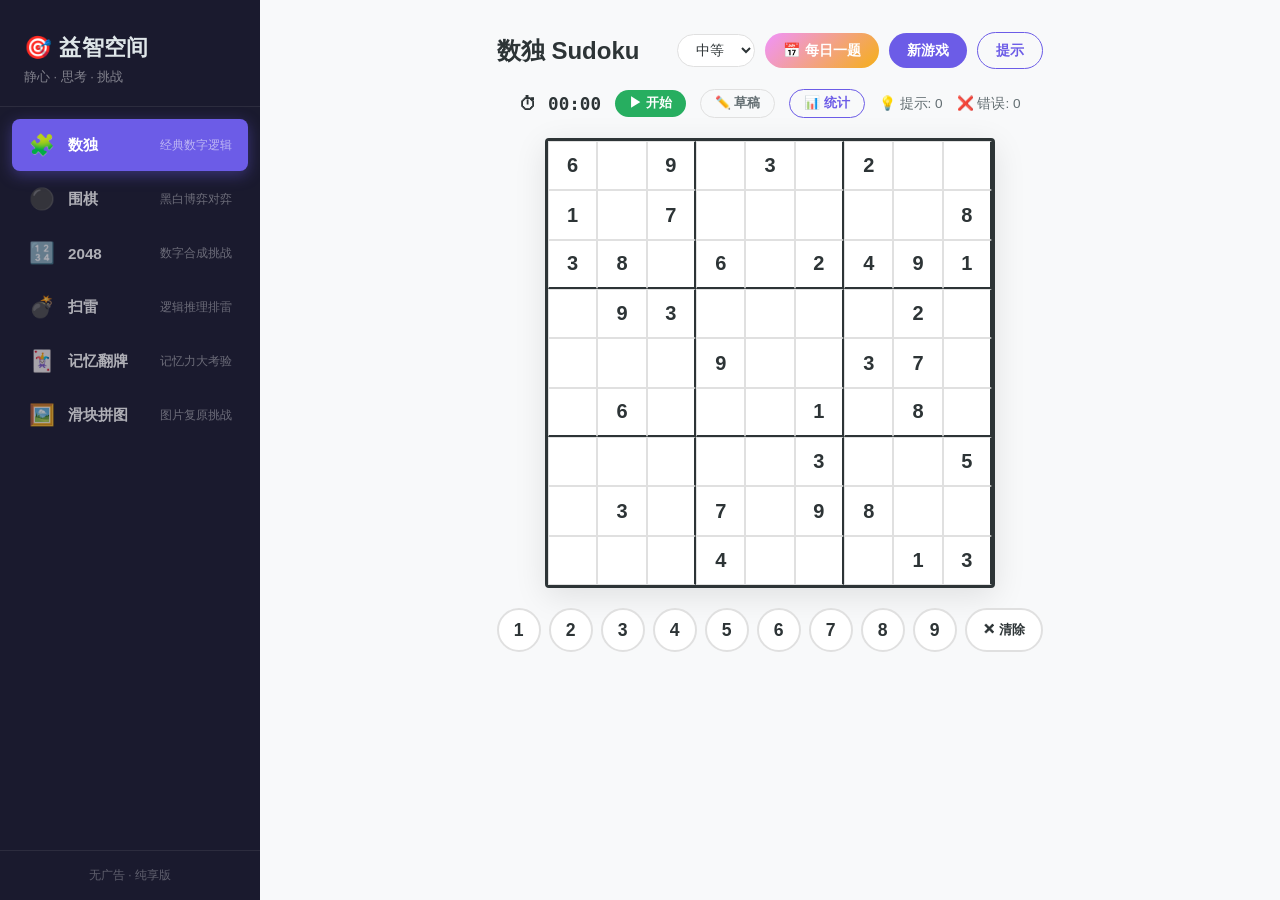
==== commit 1ded027f: "📚 围棋教程系统：3章9课27题+结构化教学+进度追踪" ====
--- a/益智游戏空间.html
+++ b/益智游戏空间.html
@@ -760,6 +760,67 @@
     background: var(--primary);
     color: #fff;
     border-color: var(--primary);
+}
+
+/* 章节 & 课时选择 */
+.chapter-tabs, .lesson-tabs {
+    display: flex;
+    gap: 6px;
+    flex-wrap: wrap;
+    justify-content: center;
+    width: 100%;
+}
+
+.chapter-tab, .lesson-tab {
+    padding: 6px 14px;
+    border-radius: 16px;
+    border: 1.5px solid var(--border);
+    background: var(--bg-card);
+    font-size: 0.82rem;
+    font-weight: 600;
+    cursor: pointer;
+    transition: all var(--transition);
+    color: var(--text-light);
+}
+
+.chapter-tab.active, .lesson-tab.active {
+    background: var(--primary);
+    color: #fff;
+    border-color: var(--primary);
+}
+
+.chapter-tab:hover:not(.active), .lesson-tab:hover:not(.active) {
+    border-color: var(--primary);
+    color: var(--primary);
+}
+
+.lesson-tab.done { border-color: #27ae60; color: #27ae60; }
+.lesson-tab.done::after { content: ' ✓'; }
+
+/* 教学文案 */
+.teaching-box {
+    width: 100%;
+    max-width: 540px;
+    background: #fffbeb;
+    border: 1px solid #fcd34d;
+    border-radius: var(--radius-sm);
+    padding: 16px 18px;
+    font-size: 0.88rem;
+    line-height: 1.8;
+    color: #92400e;
+}
+
+.teaching-text strong {
+    color: #b45309;
+    font-size: 0.95rem;
+}
+
+.practice-progress {
+    font-size: 0.85rem;
+    font-weight: 700;
+    color: var(--primary);
+    min-width: 32px;
+    text-align: center;
 }
 
 .practice-result {
@@ -1206,18 +1267,23 @@
                         </div>
                     </div>
 
-                    <!-- 残局练习面板 -->
+                    <!-- 残局练习面板（教程模式） -->
                     <div class="go-sub-panel active" id="goPanelPractice">
+                        <!-- 章节选择 -->
+                        <div class="chapter-tabs" id="chapterTabs"></div>
+                        <!-- 课时选择 -->
+                        <div class="lesson-tabs" id="lessonTabs"></div>
+                        <!-- 教学文案 -->
+                        <div class="teaching-box" id="teachingBox" style="display:none">
+                            <div class="teaching-text" id="teachingText"></div>
+                        </div>
+                        <!-- 题目信息 -->
                         <div class="practice-header">
-                            <div class="practice-category-tabs" id="practiceCategoryTabs">
-                                <button class="btn btn-sm category-tab active" data-cat="all">全部</button>
-                                <button class="btn btn-sm category-tab" data-cat="一步题">一步题</button>
-                                <button class="btn btn-sm category-tab" data-cat="多步题">多步题</button>
-                            </div>
-                            <span class="practice-title" id="practiceTitle">题目 1/12</span>
+                            <span class="practice-title" id="practiceTitle">题目 1/3</span>
                             <span class="practice-desc" id="practiceDesc">黑先，请吃掉白棋</span>
                             <div class="practice-nav">
                                 <button class="btn btn-sm btn-outline" id="goPrevPuzzle">◀ 上一题</button>
+                                <span class="practice-progress" id="practiceProgress">1/3</span>
                                 <button class="btn btn-sm btn-outline" id="goNextPuzzle">下一题 ▶</button>
                                 <button class="btn btn-sm btn-outline" id="goResetPuzzle">🔄 重置</button>
                             </div>
@@ -1998,158 +2064,68 @@
  * 功能：残局练习、AI 对战（Monte Carlo）、胜率显示、AI 提示、双人对弈
  */
 
-// ==================== 残局题库（分类+解析） ====================
-const TSUMEKO_PROBLEMS = [
-    // === 一步题 ===
-    {
-        name: '第1题：双打吃',
-        desc: '黑先，一步同时打吃两块白棋',
-        category: '一步题',
-        size: 9, color: 1,
-        setup: {
-            black: [[3,2],[3,4],[4,3],[5,2],[5,5]],
-            white: [[3,3],[4,2],[4,5],[5,3],[5,4]]
-        },
-        answer: [4, 4],
-        explanation: '黑1落于(4,4)，同时打吃上方(4,5)和左边(4,2)两块白棋。白方无法同时救回两边，必死一块。双打吃是围棋最基本的吃子技巧之一。'
-    },
-    {
-        name: '第2题：征子',
-        desc: '黑先，用征子（扭羊头）吃白棋',
-        category: '一步题',
-        size: 9, color: 1,
-        setup: {
-            black: [[3,3],[4,4],[5,2],[5,5]],
-            white: [[3,4],[4,3],[4,5],[5,4]]
-        },
-        answer: [3, 5],
-        explanation: '黑1打吃(3,5)，白棋只能逃向(2,5)，之后黑棋步步紧逼将白棋逼到棋盘边缘全部吃掉。注意：征子前需确认征子路径上没有对方的接应棋子（征子有利）。'
-    },
-    {
-        name: '第3题：做活',
-        desc: '黑先，做两只眼活棋',
-        category: '一步题',
-        size: 9, color: 1,
-        setup: {
-            black: [[2,2],[2,5],[3,2],[3,4],[3,5],[4,3]],
-            white: [[1,2],[1,5],[2,1],[2,6],[3,1],[3,6],[4,2],[4,4],[4,5]]
-        },
-        answer: [2, 3],
-        explanation: '黑1落于(2,3)，将左右两块黑棋连接起来，同时形成两只完整的眼位（左侧和右侧各一只）。两块黑棋连通后白方无法分断，黑棋净活。'
-    },
-    {
-        name: '第4题：扑杀',
-        desc: '黑先，用扑破坏白棋眼位',
-        category: '一步题',
-        size: 9, color: 1,
-        setup: {
-            black: [[1,3],[2,1],[2,5],[3,2],[3,4],[4,3]],
-            white: [[2,2],[2,3],[2,4],[3,3]]
-        },
-        answer: [1, 2],
-        explanation: '黑1扑入(1,2)是妙手！白棋提掉黑1后自紧一气，眼位被破坏。这是经典的"扑杀"手筋——故意送一子让对方提掉，反而缩小对方眼位，最终白棋因眼位不足而死。'
-    },
-    {
-        name: '第5题：接不归',
-        desc: '黑先，利用接不归吃白',
-        category: '一步题',
-        size: 9, color: 1,
-        setup: {
-            black: [[2,2],[2,4],[3,1],[3,3],[4,2]],
-            white: [[2,3],[3,2],[4,1],[4,3]]
-        },
-        answer: [2, 1],
-        explanation: '黑1断打(2,1)！白棋右边三子(2,3)(3,2)(4,1)被打吃，而白棋试图连接时黑棋可顺势提掉。白棋气紧无法接回，形成"接不归"——想接却接不回去。'
-    },
-    {
-        name: '第6题：倒扑',
-        desc: '黑先，送一子然后倒扑吃白',
-        category: '一步题',
-        size: 9, color: 1,
-        setup: {
-            black: [[1,2],[2,1],[2,4],[3,3],[4,2]],
-            white: [[2,2],[2,3],[3,2],[3,4],[4,3]]
-        },
-        answer: [1, 3],
-        explanation: '黑1送吃(1,3)是倒扑手筋！白棋提掉这枚黑子后，黑棋立刻在原位回提，反而吃掉白棋(2,3)(2,2)等数子。倒扑的精髓在于"先舍后得"。'
-    },
-    {
-        name: '第7题：枷吃',
-        desc: '黑先，用枷吃（虚枷）吃白',
-        category: '一步题',
-        size: 9, color: 1,
-        setup: {
-            black: [[3,1],[3,5],[4,3],[5,2],[5,4]],
-            white: [[3,3],[4,2],[4,4]]
-        },
-        answer: [3, 2],
-        explanation: '黑1虚枷(3,2)！虽然没有直接打吃白棋，但将白棋(3,3)和(4,2)两块弱棋罩在网中。白棋无论从哪个方向逃都会撞到黑棋的包围圈，这是典型的"枷吃"（也叫虚枷、罩吃）。'
-    },
-    {
-        name: '第8题：角部做活',
-        desc: '黑先，在角上做活',
-        category: '一步题',
-        size: 9, color: 1,
-        setup: {
-            black: [[0,1],[1,0],[1,2],[2,1]],
-            white: [[0,0],[0,2],[1,1],[2,0]]
-        },
-        answer: [2, 2],
-        explanation: '黑1占据(2,2)是角部做活的要点！这一步同时扩张了黑棋的眼位空间，在角上形成了两只确定无疑的眼。角部死活中，"二·2"位置常常是做活的关键。'
-    },
-    // === 多步题 ===
-    {
-        name: '第9题：边上对杀',
-        desc: '黑先，与白棋对杀需连续紧气',
-        category: '多步题',
-        size: 9, color: 1,
-        setup: {
-            black: [[2,1],[3,0],[3,2],[4,1]],
-            white: [[2,0],[2,2],[3,1]]
-        },
-        answer: [1, 1],
-        sequence: [[1,1],[2,0],[2,2]],
-        explanation: '黑1紧气(1,1)，白2只能提(2,0)，黑3再紧(2,2)彻底收气。黑棋比白棋快一气，最终白棋被吃。对杀中"气"的计算是关键——先数清楚双方各有几口气，再决定进攻还是防守。'
-    },
-    {
-        name: '第10题：劫争',
-        desc: '黑先，制造劫争吃白角',
-        category: '多步题',
-        size: 9, color: 1,
-        setup: {
-            black: [[0,2],[1,1],[1,3],[2,0],[2,4],[3,1],[3,3]],
-            white: [[1,0],[1,2],[2,1],[2,2],[2,3],[3,2]]
-        },
-        answer: [0, 1],
-        sequence: [[0,1],[0,0],[1,0]],
-        explanation: '黑1扑(0,1)制造劫争！白2提(0,0)，黑3提回(1,0)形成打劫。白方需要找劫材才能回提。角部的劫争非常常见，掌握开劫的技巧是围棋进阶的必修课。注意：打劫不能立刻回提，需要先在别处下一手（找劫材）。'
-    },
-    {
-        name: '第11题：滚打包收',
-        desc: '黑先，连续滚打收紧白气',
-        category: '多步题',
-        size: 9, color: 1,
-        setup: {
-            black: [[2,2],[2,4],[3,1],[3,5],[4,3]],
-            white: [[2,3],[3,2],[3,3],[3,4],[4,2],[4,4]]
-        },
-        answer: [4, 1],
-        sequence: [[4,1],[3,1],[4,0]],
-        explanation: '黑1打吃(4,1)，白2粘(3,1)，黑3继续打(4,0)……黑棋像滚雪球一样连续打吃白棋，将白棋的气越收越紧，最终将整块白棋"包收"吃掉。滚打包收是气势磅礴的连续进攻手段！'
-    },
-    {
-        name: '第12题：金鸡独立',
-        desc: '黑先，利用金鸡独立杀白',
-        category: '多步题',
-        size: 9, color: 1,
-        setup: {
-            black: [[1,2],[2,1],[2,4],[3,3],[4,2]],
-            white: [[1,3],[2,2],[2,3],[3,1],[3,2],[4,1]]
-        },
-        answer: [1, 1],
-        sequence: [[1,1],[1,0],[2,0]],
-        explanation: '黑1立下(1,1)形成"金鸡独立"！此时白棋两边都不入子——左侧气紧、右侧被黑棋控制，白方无法同时处理两边。黑3之后白棋气尽被吃。金鸡独立是边角对杀中的经典杀招。'
-    }
+// ==================== 围棋教程体系（3章9课27题） ====================
+const GO_CHAPTERS = [
+{ id:'capture', title:'第一章：吃子基础', icon:'🎯', lessons:[
+{ id:'atari', title:'1.1 气与提子', teaching:'<strong>气</strong>是围棋的生命线。每个棋子相邻的空交叉点叫"气"。一方棋子所有的气都被对方堵住后，这些棋子就被<strong>提掉</strong>（从棋盘上拿走）。<br><br>📌 <strong>要点：</strong>下棋前先数气，气少要逃跑，没气就被吃。',
+ problems:[
+  {name:'练习1：数气',desc:'黑先，堵住白棋最后一口气将其提掉',cat:'一步题',size:9,color:1,setup:{black:[[3,1],[4,2],[4,4]],white:[[3,2],[3,3],[4,3]]},answer:[3,4],explanation:'白△三子只剩(3,4)一口气，黑1直接紧气即可提掉白棋。下棋前先看气，这是最基本的战术意识。'},
+  {name:'练习2：逃跑',desc:'黑先，延长己方棋子的气避免被吃',cat:'一步题',size:9,color:1,setup:{black:[[3,3],[4,2]],white:[[2,3],[3,2],[4,3],[5,3]]},answer:[3,4],explanation:'黑两子即将被包围，黑1向外逃跑是最直接的应对。逃出后与更多棋子连通，气数大增。'},
+  {name:'练习3：紧气',desc:'黑先，连续紧气吃白',cat:'多步题',size:9,color:1,setup:{black:[[2,2],[3,1],[4,2]],white:[[2,3],[3,2],[3,3]]},answer:[2,3],sequence:[[2,3],[3,2]],explanation:'黑1打吃(2,3)，白2只能提，黑棋通过紧气成功迫使白棋进入绝境。'}
+]},
+{ id:'connect', title:'1.2 连接与切断', teaching:'<strong>连接</strong>：把自己的棋子连成一体，气数共享，不易被吃。<strong>切断</strong>：把对方的棋子分开，各个击破。围棋格言："棋逢断处生"，切断是进攻的第一步。<br><br>📌 <strong>要点：</strong>自己的棋子要及时连接，对方的棋子要果断切断。',
+ problems:[
+  {name:'练习4：虎口连接',desc:'黑先，用虎口的方式间接连接两块黑棋',cat:'一步题',size:9,color:1,setup:{black:[[2,2],[2,5],[3,3],[3,5],[4,2],[4,4]],white:[[2,3],[2,4],[3,2],[3,4],[4,3]]},answer:[3,4],explanation:'黑1落于(3,4)形成"虎口"——虽然相邻有空点，但白棋不敢放入（放进去就被提）。虎口是最有效的间接连接方式。'},
+  {name:'练习5：切断进攻',desc:'黑先，切断白棋的连接分而治之',cat:'一步题',size:9,color:1,setup:{black:[[3,2],[3,4],[4,1],[4,5],[5,3]],white:[[2,3],[3,3],[4,2],[4,4]]},answer:[4,3],explanation:'黑1断(4,3)将白棋分为左右两块，白棋左右不能兼顾，必然有一块被吃。切断是进攻的起点！'},
+  {name:'练习6：补断',desc:'黑先，补上自己的断点防止被切断',cat:'一步题',size:9,color:1,setup:{black:[[2,3],[3,2],[3,4],[4,1],[4,5]],white:[[2,2],[2,4],[3,1],[3,5],[4,3]]},answer:[3,3],explanation:'黑1补在(3,3)将上下两块黑棋牢牢连接。白棋想切断也无从下手。围棋中"补棋"与进攻同样重要。'}
+]},
+{ id:'double-atari', title:'1.3 双打吃', teaching:'<strong>双打吃</strong>：一子落下同时打吃对方两块棋，对方无法同时救回两边。这是最基础的吃子手筋之一。<br><br>📌 <strong>要点：</strong>寻找对方有两块气紧的棋相邻的位置，一箭双雕。',
+ problems:[
+  {name:'练习7：基础双打吃',desc:'黑先，找到双打吃的位置',cat:'一步题',size:9,color:1,setup:{black:[[3,2],[3,4],[4,3],[5,2],[5,5]],white:[[3,3],[4,2],[4,5],[5,3],[5,4]]},answer:[4,4],explanation:'黑1(4,4)同时打吃上方(4,5)和左边(4,2)两块白棋，白方只能救一边，另一边必死。'},
+  {name:'练习8：制造双打吃',desc:'黑先，先手准备然后双打吃',cat:'多步题',size:9,color:1,setup:{black:[[2,2],[2,4],[3,1],[4,2],[5,3]],white:[[2,3],[3,2],[3,3],[4,1],[4,3]]},answer:[3,3],sequence:[[3,3],[4,1]],explanation:'黑1先断打(3,3)，白2逃，黑棋形成双打吃的局面。有时双打吃需要先做好准备工作。'},
+  {name:'练习9：实战双打吃',desc:'黑先，在复杂局面中找到双打吃',cat:'一步题',size:9,color:1,setup:{black:[[2,2],[3,1],[3,4],[4,3],[5,2],[5,4]],white:[[2,3],[3,2],[3,3],[4,2],[4,4],[5,3]]},answer:[4,2],explanation:'黑1(4,2)同时打吃(3,2)和(4,4)两块白棋，在看似复杂的局面下一击制胜。'}
+]}
+]},
+{ id:'life-death', title:'第二章：死活基础', icon:'💀', lessons:[
+{ id:'eyes', title:'2.1 眼与活棋', teaching:'<strong>眼</strong>：被己方棋子围住的空点。一块棋至少需要<strong>两只真眼</strong>才能确保不死。单眼的棋最终会被对方填死。<br><br>📌 <strong>要点：</strong>真眼周围的棋子必须全部连通且牢固；假眼（对方可以破坏的眼）不算。',
+ problems:[
+  {name:'练习10：识别真眼',desc:'黑先，识别并保护自己的两只真眼',cat:'一步题',size:9,color:1,setup:{black:[[2,2],[2,3],[3,2],[3,5],[4,3],[4,4],[5,4]],white:[[1,3],[2,1],[2,4],[3,1],[3,4],[4,2],[4,5]]},answer:[2,4],explanation:'黑1粘(2,4)确保左右各有一只真眼。两只真眼=活棋，这是围棋最基本的死活法则。'},
+  {name:'练习11：假眼识别',desc:'黑先，指出白棋的假眼并破掉',cat:'一步题',size:9,color:1,setup:{black:[[1,3],[2,2],[2,4],[3,1],[3,5],[4,3]],white:[[2,3],[3,2],[3,3],[3,4]]},answer:[3,3],explanation:'白棋看起来有眼，但实际上(3,3)是假眼——黑1卡住要害，白棋的眼瞬间消失。假眼不能做活！'},
+  {name:'练习12：最少两眼',desc:'黑先，用最少棋子做出两只眼',cat:'一步题',size:9,color:1,setup:{black:[[2,2],[2,5],[3,2],[3,4],[3,5],[4,3]],white:[[1,2],[1,5],[2,1],[2,6],[3,1],[3,6],[4,2],[4,4],[4,5]]},answer:[2,3],explanation:'黑1(2,3)连通两边，在狭小空间内恰好做出两只眼。做眼的要点是找到"眼位要点"——往往在中心偏左或偏右的位置。'}
+]},
+{ id:'kill', title:'2.2 破眼杀棋', teaching:'要杀死对方的棋，关键是<strong>破坏对方的眼位</strong>。常见手段：扑（缩小眼位）、点（占据眼位要点）、卡（卡住眼角）。<br><br>📌 <strong>口诀：</strong>"敌之要点，我之要点"——对方想做眼的位置，就是你应该抢占的位置。',
+ problems:[
+  {name:'练习13：扑杀',desc:'黑先，用扑破坏白棋眼位',cat:'一步题',size:9,color:1,setup:{black:[[1,3],[2,1],[2,5],[3,2],[3,4],[4,3]],white:[[2,2],[2,3],[2,4],[3,3]]},answer:[1,2],explanation:'黑1扑(1,2)！白棋提掉后眼位反而缩小，这是"扑杀"的经典运用。'},
+  {name:'练习14：点杀',desc:'黑先，找到白棋眼位的要点',cat:'一步题',size:9,color:1,setup:{black:[[1,3],[2,2],[2,6],[3,1],[3,7],[4,2],[4,6],[5,4]],white:[[2,3],[2,4],[2,5],[3,3],[3,4],[3,5],[4,3],[4,4]]},answer:[3,4],explanation:'黑1点入(3,4)正中白棋眼位的要点！白棋的空间被一分为二，无法做出两只眼。'},
+  {name:'练习15：角部杀棋',desc:'黑先，在角上杀死白棋',cat:'多步题',size:9,color:1,setup:{black:[[0,2],[1,1],[1,3],[2,0],[2,4],[3,1]],white:[[0,0],[0,1],[1,0],[1,2],[2,1],[2,2],[2,3]]},answer:[0,0],sequence:[[0,0],[0,1]],explanation:'黑1扑(0,0)缩小眼位，白2提，黑3再点另一处。角部杀棋常常需要连续紧逼，不给白棋喘息机会。'}
+]},
+{ id:'live', title:'2.3 做活技巧', teaching:'被包围时要<strong>做活</strong>。做活需要：扩大眼位空间、占据眼位要点。角部做活空间虽小，但有特殊的棋形可以利用。<br><br>📌 <strong>要点：</strong>"左右同形走中间"——对称棋形中，中心点往往就是做活的要点。',
+ problems:[
+  {name:'练习16：角部做活',desc:'黑先，在角上做出两只眼',cat:'一步题',size:9,color:1,setup:{black:[[0,1],[1,0],[1,2],[2,1]],white:[[0,0],[0,2],[1,1],[2,0]]},answer:[2,2],explanation:'黑1占据(2,2)做活要点，在最小空间内做出两眼。角部二·2位置常常是死活的命门。'},
+  {name:'练习17：扩大眼位',desc:'黑先，扩大眼位空间做活',cat:'一步题',size:9,color:1,setup:{black:[[2,2],[2,3],[3,1],[3,4],[4,2],[4,3]],white:[[1,2],[1,3],[2,1],[2,4],[3,0],[3,5],[4,1],[4,4]]},answer:[3,2],explanation:'黑1(3,2)将眼位空间最大化，确保足够空间做出两只眼。空间越大越容易做活。'},
+  {name:'练习18：左右同形',desc:'黑先，左右同形走中间做活',cat:'一步题',size:9,color:1,setup:{black:[[2,2],[2,6],[3,3],[3,5],[4,2],[4,6],[5,3],[5,5]],white:[[2,3],[2,5],[3,2],[3,6],[4,3],[4,5],[5,2],[5,6],[6,3],[6,5]]},answer:[3,4],explanation:'黑1走(3,4)，左右对称棋形的正中位置，恰好将空间一分为二形成两眼。"左右同形走中间"是经典棋谚。'}
+]}
+]},
+{ id:'semeai', title:'第三章：对杀与手筋', icon:'⚔️', lessons:[
+{ id:'semeai-basics', title:'3.1 对杀气数', teaching:'<strong>对杀</strong>：双方棋子互相包围，都不能做活，比谁气长。对杀的核心是<strong>数气</strong>——准确算出双方的气数，气多者胜。<br><br>📌 <strong>口诀：</strong>"长气杀短气，有眼杀无眼"——气长者胜，有眼的一方通常更有利。',
+ problems:[
+  {name:'练习19：简单对杀',desc:'黑先，对杀中快一气取胜',cat:'一步题',size:9,color:1,setup:{black:[[2,1],[3,0],[3,2],[4,1]],white:[[2,0],[2,2],[3,1]]},answer:[1,1],explanation:'黑1紧气(1,1)，白棋三子只剩一口气而黑棋有两气，黑棋快一气取胜。对杀中谁先动手往往是关键。'},
+  {name:'练习20：延气',desc:'黑先，延长己方气数然后对杀',cat:'一步题',size:9,color:1,setup:{black:[[2,2],[3,1],[3,3],[4,2]],white:[[1,2],[2,1],[2,3],[3,2]]},answer:[2,2],explanation:'黑1先延气。在对杀中，有时需要先走一步延气（不是直接紧对方的气），再回头来收气。"长气"是对杀的进阶技巧。'},
+  {name:'练习21：有眼杀无眼',desc:'黑先，利用眼位在对杀中获胜',cat:'多步题',size:9,color:1,setup:{black:[[2,2],[2,4],[3,1],[3,3],[3,5],[4,2],[4,4]],white:[[1,2],[1,4],[2,1],[2,5],[3,0],[3,6],[4,1],[4,5]]},answer:[3,2],sequence:[[3,2],[2,3]],explanation:'黑1做眼(3,2)，形成"有眼杀无眼"的局面。有眼的一方气数通常更多，在对杀中占有绝对优势。'}
+]},
+{ id:'tesuji', title:'3.2 经典手筋', teaching:'<strong>手筋</strong>：围棋中巧妙有效的局部手段。常见手筋包括：枷吃（罩住对方）、倒扑（送吃后反吃）、接不归（对方想接却接不回去）等。<br><br>📌 <strong>要点：</strong>手筋的关键在于"巧"而非"力"，用最小的代价达到最大的效果。',
+ problems:[
+  {name:'练习22：枷吃',desc:'黑先，用枷吃（虚枷）罩住白棋',cat:'一步题',size:9,color:1,setup:{black:[[3,1],[3,5],[4,3],[5,2],[5,4]],white:[[3,3],[4,2],[4,4]]},answer:[3,2],explanation:'黑1虚枷(3,2)，像撒网一样罩住白棋。白棋无论怎么冲都会撞到黑棋的包围网。枷吃的精髓在于"不直接打吃而让对方无处可逃"。'},
+  {name:'练习23：倒扑',desc:'黑先，用倒扑（送吃后反吃）吃白',cat:'一步题',size:9,color:1,setup:{black:[[1,2],[2,1],[2,4],[3,3],[4,2]],white:[[2,2],[2,3],[3,2],[3,4],[4,3]]},answer:[1,3],explanation:'黑1送入虎口(1,3)！白棋提掉这枚黑子后，黑棋立刻在原位回提反吃更多白子。倒扑是先舍后得的精妙手筋。'},
+  {name:'练习24：接不归',desc:'黑先，利用接不归吃掉白棋尾巴',cat:'一步题',size:9,color:1,setup:{black:[[2,2],[2,4],[3,1],[3,3],[4,2]],white:[[2,3],[3,2],[4,1],[4,3]]},answer:[2,1],explanation:'黑1断打(2,1)，白棋右边几子处于被打吃状态且气不够，想接却接不回来。这就是"接不归"——看似能接，实则接不住。'}
+]},
+{ id:'ko', title:'3.3 劫争入门', teaching:'<strong>劫</strong>：双方可以反复提对方的棋形。围棋规则规定：一方提劫后，另一方不能立刻回提（必须在别处下一手才能回来提），这就是"打劫"。<br><br>📌 <strong>要点：</strong>打劫需要"劫材"（别处有价值的棋）来支撑。劫材多的一方在劫争中占优。',
+ problems:[
+  {name:'练习25：制造劫争',desc:'黑先，制造劫争吃掉白角',cat:'多步题',size:9,color:1,setup:{black:[[0,2],[1,1],[1,3],[2,0],[2,4],[3,1],[3,3]],white:[[1,0],[1,2],[2,1],[2,2],[2,3],[3,2]]},answer:[0,1],sequence:[[0,1],[0,0],[1,0]],explanation:'黑1扑(0,1)开劫！白2提劫，黑3需要找劫材后回提。制造劫争是扭转局势的重要手段，但需要计算劫材的多少。'},
+  {name:'练习26：滚打包收',desc:'黑先，连续滚打收气吃白',cat:'多步题',size:9,color:1,setup:{black:[[2,2],[2,4],[3,1],[3,5],[4,3]],white:[[2,3],[3,2],[3,3],[3,4],[4,2],[4,4]]},answer:[4,1],sequence:[[4,1],[3,1],[4,0]],explanation:'黑1打吃(4,1)，白2粘(3,1)，黑3继续打……像滚雪球一样将白棋"包收"吃掉。滚打包收是最有气势的连续进攻手筋！'},
+  {name:'练习27：金鸡独立',desc:'黑先，利用金鸡独立杀白',cat:'多步题',size:9,color:1,setup:{black:[[1,2],[2,1],[2,4],[3,3],[4,2]],white:[[1,3],[2,2],[2,3],[3,1],[3,2],[4,1]]},answer:[1,1],sequence:[[1,1],[1,0],[2,0]],explanation:'黑1立(1,1)形成"金鸡独立"！白棋两边都不能入子——左侧气紧、右侧被控。这是边角对杀中最精彩的杀招之一。'}
+]}
+]}
 ];
 
 // ==================== 通用围棋棋盘类 ====================
@@ -2543,96 +2519,127 @@
     }
 }
 
-// ==================== 残局练习模式 ====================
+// ==================== 围棋教程练习模式 ====================
 class GoPractice {
     constructor() {
-        this.currentPuzzle = 0;
-        this.category = 'all';
-        this.filteredProblems = [...TSUMEKO_PROBLEMS];
+        this.chapterIdx = 0;
+        this.lessonIdx = 0;
+        this.puzzleIdx = 0;
         this.board = new GoBoard('goPracticeBoard', 9, 60, 40);
         this.board.resizeCanvas();
         this.solved = false;
-        this.stepIndex = 0; // 多步题当前步
-
+        this.completedLessons = this.loadProgress();
+
+        // 绑定事件
         document.getElementById('goPrevPuzzle').addEventListener('click', () => this.navPuzzle(-1));
         document.getElementById('goNextPuzzle').addEventListener('click', () => this.navPuzzle(1));
         document.getElementById('goResetPuzzle').addEventListener('click', () => this.resetPuzzle());
         this.board.canvas.addEventListener('click', (e) => this.handleClick(e));
 
-        // 分类筛选
-        document.querySelectorAll('.category-tab').forEach(tab => {
-            tab.addEventListener('click', () => {
-                this.category = tab.getAttribute('data-cat');
-                document.querySelectorAll('.category-tab').forEach(t => t.classList.remove('active'));
-                tab.classList.add('active');
-                this.filterProblems();
-                this.loadPuzzle(0);
+        this.renderChapters();
+        this.renderLessons();
+        this.loadPuzzle();
+    }
+
+    // 进度存储
+    loadProgress() {
+        try { return JSON.parse(localStorage.getItem('go_tutorial_progress') || '{}'); }
+        catch(e) { return {}; }
+    }
+    saveProgress() {
+        const key = `${this.chapterIdx}-${this.lessonIdx}`;
+        this.completedLessons[key] = true;
+        localStorage.setItem('go_tutorial_progress', JSON.stringify(this.completedLessons));
+    }
+
+    get chapter() { return GO_CHAPTERS[this.chapterIdx]; }
+    get lesson() { return this.chapter.lessons[this.lessonIdx]; }
+    get puzzle() { return this.lesson.problems[this.puzzleIdx]; }
+
+    renderChapters() {
+        const el = document.getElementById('chapterTabs');
+        el.innerHTML = GO_CHAPTERS.map((ch, i) =>
+            `<button class="btn btn-sm chapter-tab${i===this.chapterIdx?' active':''}" data-ci="${i}">${ch.icon} ${ch.title}</button>`
+        ).join('');
+        el.querySelectorAll('.chapter-tab').forEach(btn => {
+            btn.addEventListener('click', () => {
+                this.chapterIdx = parseInt(btn.getAttribute('data-ci'));
+                this.lessonIdx = 0;
+                this.puzzleIdx = 0;
+                this.renderChapters();
+                this.renderLessons();
+                this.loadPuzzle();
             });
         });
-
-        this.filterProblems();
-        this.loadPuzzle(0);
-    }
-
-    filterProblems() {
-        if (this.category === 'all') {
-            this.filteredProblems = [...TSUMEKO_PROBLEMS];
-        } else {
-            this.filteredProblems = TSUMEKO_PROBLEMS.filter(p => p.category === this.category);
-        }
-    }
-
-    getPuzzle(index) {
-        if (this.filteredProblems.length === 0) return null;
-        if (index < 0) index = this.filteredProblems.length - 1;
-        if (index >= this.filteredProblems.length) index = 0;
-        return this.filteredProblems[index];
-    }
-
-    navPuzzle(dir) {
-        const newIdx = this.currentPuzzle + dir;
-        if (newIdx < 0 || newIdx >= this.filteredProblems.length) return;
-        this.loadPuzzle(newIdx);
-    }
-
-    loadPuzzle(index) {
-        if (index < 0 || index >= this.filteredProblems.length) return;
-        this.currentPuzzle = index;
+    }
+
+    renderLessons() {
+        const el = document.getElementById('lessonTabs');
+        el.innerHTML = this.chapter.lessons.map((ls, i) => {
+            const key = `${this.chapterIdx}-${i}`;
+            const done = this.completedLessons[key] ? ' done' : '';
+            return `<button class="btn btn-sm lesson-tab${i===this.lessonIdx?' active':''}${done}" data-li="${i}">${ls.title}</button>`;
+        }).join('');
+        el.querySelectorAll('.lesson-tab').forEach(btn => {
+            btn.addEventListener('click', () => {
+                this.lessonIdx = parseInt(btn.getAttribute('data-li'));
+                this.puzzleIdx = 0;
+                this.renderLessons();
+                this.loadPuzzle();
+            });
+        });
+    }
+
+    loadPuzzle() {
         this.solved = false;
-        this.stepIndex = 0;
-
-        const puzzle = this.filteredProblems[index];
-        const total = this.filteredProblems.length;
-        const globalIdx = TSUMEKO_PROBLEMS.indexOf(puzzle) + 1;
-
-        this.board.size = puzzle.size;
+        const p = this.puzzle;
+        this.board.size = p.size;
         this.board.cellSize = 60;
         this.board.padding = 40;
         this.board.resizeCanvas();
-        this.board.board = Array(puzzle.size).fill(null).map(() => Array(puzzle.size).fill(0));
+        this.board.board = Array(p.size).fill(null).map(() => Array(p.size).fill(0));
         this.board.lastMove = null;
         this.board.highlights = [];
         this.board.marks = [];
         this.board.territoryHints = [];
-
-        for (const [r, c] of puzzle.setup.black) this.board.board[r][c] = 1;
-        for (const [r, c] of puzzle.setup.white) this.board.board[r][c] = 2;
-
-        // 标记关键白子
-        this.board.marks = puzzle.setup.white.slice(-2).map(([r, c]) => [r, c, 'triangle']);
-
-        document.getElementById('practiceTitle').textContent = `【${puzzle.category}】${puzzle.name} (${index + 1}/${total})`;
-        document.getElementById('practiceDesc').textContent = puzzle.desc;
+        for (const [r,c] of p.setup.black) this.board.board[r][c] = 1;
+        for (const [r,c] of p.setup.white) this.board.board[r][c] = 2;
+        this.board.marks = p.setup.white.slice(-2).map(([r,c])=>[r,c,'triangle']);
+
+        // 更新 UI
+        const total = this.lesson.problems.length;
+        document.getElementById('practiceTitle').textContent = `【${p.cat || '练习题'}】${p.name} (${this.puzzleIdx+1}/${total})`;
+        document.getElementById('practiceDesc').textContent = p.desc;
+        document.getElementById('practiceProgress').textContent = `${this.puzzleIdx+1}/${total}`;
         document.getElementById('practiceResult').textContent = '';
         document.getElementById('practiceResult').className = 'practice-result';
         document.getElementById('practiceExplanation').style.display = 'none';
 
+        // 教学文案
+        const tb = document.getElementById('teachingBox');
+        const tt = document.getElementById('teachingText');
+        if (this.lesson.teaching) {
+            tt.innerHTML = this.lesson.teaching;
+            tb.style.display = 'block';
+        } else {
+            tb.style.display = 'none';
+        }
+
+        document.getElementById('goPrevPuzzle').disabled = this.puzzleIdx === 0;
+        document.getElementById('goNextPuzzle').disabled = this.puzzleIdx >= total - 1;
+
         this.board.draw();
     }
 
-    resetPuzzle() {
-        this.loadPuzzle(this.currentPuzzle);
-    }
+    navPuzzle(dir) {
+        const newIdx = this.puzzleIdx + dir;
+        const total = this.lesson.problems.length;
+        if (newIdx < 0 || newIdx >= total) return;
+        this.puzzleIdx = newIdx;
+        this.loadPuzzle();
+    }
+
+    resetPuzzle() { this.loadPuzzle(); }
 
     handleClick(e) {
         if (this.solved) return;
@@ -2641,70 +2648,58 @@
         const [row, col] = pos;
         if (this.board.board[row][col] !== 0) return;
 
-        const puzzle = this.filteredProblems[this.currentPuzzle];
-        const [ar, ac] = puzzle.answer;
-
-        this.board.board[row][col] = puzzle.color;
+        const p = this.puzzle;
+        const [ar, ac] = p.answer;
+        this.board.board[row][col] = p.color;
         this.board.lastMove = [row, col];
         this.board.draw();
 
         setTimeout(() => {
             if (row === ar && col === ac) {
                 this.solved = true;
-                document.getElementById('practiceResult').textContent = '✅ 正确！干得漂亮！';
+                document.getElementById('practiceResult').textContent = '✅ 正确！';
                 document.getElementById('practiceResult').className = 'practice-result success';
-                this.board.highlights = [[row, col, 'rgba(39, 174, 96, 0.5)']];
-
-                // 展示解析
-                this.showExplanation(puzzle);
-
-                // 多步题演示后续步骤
-                if (puzzle.sequence && puzzle.sequence.length > 0) {
-                    this.demoSequence(puzzle);
+                this.board.highlights = [[row, col, 'rgba(39,174,96,0.5)']];
+                this.showExplanation(p);
+                if (p.sequence && p.sequence.length > 0) this.demoSequence(p);
+                // 标记课时完成
+                if (this.puzzleIdx >= this.lesson.problems.length - 1) {
+                    this.saveProgress();
+                    this.renderLessons();
                 }
             } else {
                 document.getElementById('practiceResult').textContent = '❌ 不对，再试试！';
                 document.getElementById('practiceResult').className = 'practice-result fail';
                 this.board.board[row][col] = 0;
                 this.board.lastMove = null;
-                this.board.highlights = [[row, col, 'rgba(231, 76, 60, 0.4)']];
+                this.board.highlights = [[row, col, 'rgba(231,76,60,0.4)']];
                 setTimeout(() => { this.board.highlights = []; this.board.draw(); }, 800);
             }
             this.board.draw();
         }, 200);
     }
 
-    showExplanation(puzzle) {
-        const expEl = document.getElementById('practiceExplanation');
-        if (puzzle.explanation) {
-            const categoryLabel = puzzle.category === '一步题' ? '⚡ 一步题' : '📋 多步题';
-            expEl.innerHTML = `<strong>${categoryLabel} · 解析：</strong>${puzzle.explanation}`;
-            expEl.style.display = 'block';
-        }
-    }
-
-    demoSequence(puzzle) {
-        // 逐步演示后续落子
-        const color = puzzle.color;
-        const opponent = color === 1 ? 2 : 1;
+    showExplanation(p) {
+        const el = document.getElementById('practiceExplanation');
+        if (p.explanation) {
+            el.innerHTML = `<strong>📝 解析：</strong>${p.explanation}`;
+            el.style.display = 'block';
+        }
+    }
+
+    demoSequence(p) {
+        const color = p.color, opp = color===1?2:1;
         let delay = 600;
-
-        puzzle.sequence.forEach(([r, c], i) => {
+        p.sequence.forEach(([r,c], i) => {
             setTimeout(() => {
-                const player = i % 2 === 0 ? opponent : color;
-                this.board.board[r][c] = player;
-                this.board.lastMove = [r, c];
-                this.board.highlights = [[r, c, i % 2 === 0 ? 'rgba(255,255,255,0.7)' : 'rgba(39,174,96,0.5)']];
+                this.board.board[r][c] = i%2===0?opp:color;
+                this.board.lastMove = [r,c];
+                this.board.highlights = [[r,c,i%2===0?'rgba(255,255,255,0.7)':'rgba(39,174,96,0.5)']];
                 this.board.draw();
             }, delay);
             delay += 600;
         });
-
-        // 最后清除高亮
-        setTimeout(() => {
-            this.board.highlights = [];
-            this.board.draw();
-        }, delay);
+        setTimeout(() => { this.board.highlights = []; this.board.draw(); }, delay);
     }
 }
 
